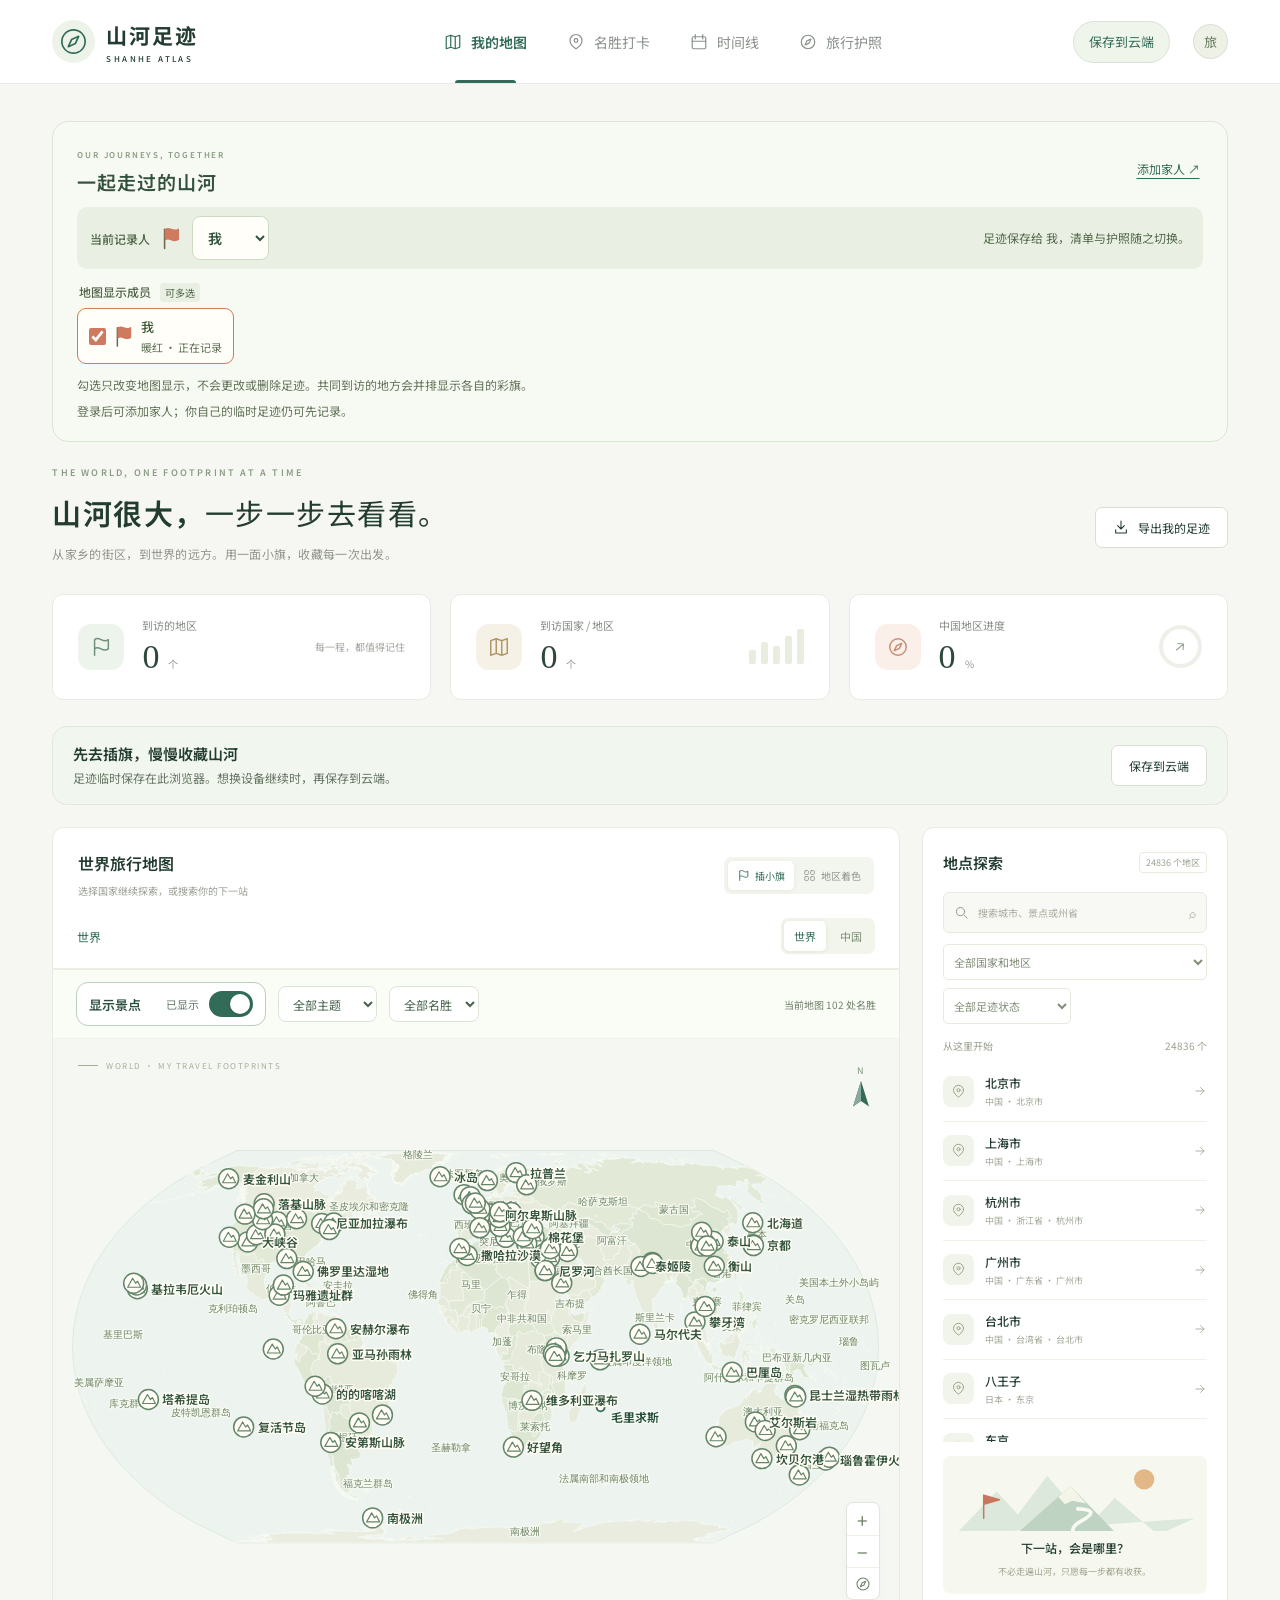
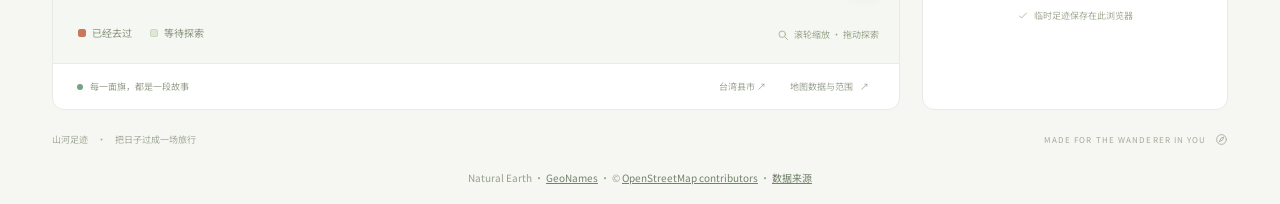
==== index.html @ 9ee099aa "feat: edit city and landmark first visits on timeline" ====
<!DOCTYPE html>
<html lang="zh-CN"><head><meta charset="UTF-8"><meta name="viewport" content="width=device-width,initial-scale=1,viewport-fit=cover,interactive-widget=resizes-content"><meta name="theme-color" content="#326b58"><meta name="description" content="把走过的路留在山河之间。在世界地图标记去过的地区，记录第一次到访的日子。"><title>山河足迹 · 我的世界旅行地图</title><link rel="stylesheet" href="style.css?v=20261029-timeline-edit"><link rel="stylesheet" href="mobile.css?v=20261029-timeline-entry"><script src="assets/d3.min.js" defer></script><link rel="stylesheet" href="cloud.css?v=20261022-230"><script src="assets/supabase-2.118.0.js" defer></script><script src="cloud-config.js?v=20261022-230" defer></script><script src="cloud-store.js?v=20261028-landmarks" defer></script><script src="region-migration.js?v=20261022-230" defer></script><script src="region-model.js?v=20261029-us-incorporated" defer></script><script src="guest-store.js?v=20261028-prefectures" defer></script><script src="supabase-provider.js?v=20261028-prefectures" defer></script><script src="prefecture-migration.js?v=20261028-prefectures" defer></script><script src="cloud-ui.js?v=20261028-prefectures" defer></script><script src="landmark-catalog.js?v=20261028-travel100" defer></script><script src="landmark-model.js?v=20261029-world-wuyue" defer></script><script src="landmark-store.js?v=20261028-landmarks" defer></script><script src="landmark-ui.js?v=20261029-timeline-entry" defer></script><script src="landmark-map.js?v=20261029-landmark-find" defer></script><script src="family-store.js?v=20261028-prefectures" defer></script><script src="family-ui.js?v=20261028-family" defer></script><script src="family-adapter.js?v=20261028-family" defer></script><script src="family-map-model.js?v=20261028-family" defer></script><link rel="stylesheet" href="family.css?v=20261028-family"><script src="city-catalog.js?v=20261029-us-incorporated" defer></script><script src="app.js?v=20261029-timeline-edit" defer></script><link rel="stylesheet" href="world.css?v=20261029-us-incorporated"><link rel="stylesheet" href="landmarks.css?v=20261028-travel100"><link rel="stylesheet" href="landmark-map.css?v=20261029-visibility-switch"><link rel="stylesheet" href="prefecture.css?v=20261028-prefectures"></head>
<body>
<svg class="icon-defs" aria-hidden="true"><defs>
<symbol id="i-compass" viewBox="0 0 24 24"><circle cx="12" cy="12" r="9"/><path d="m16 8-2.5 5.5L8 16l2.5-5.5Z"/></symbol>
<symbol id="i-map" viewBox="0 0 24 24"><path d="m3 5 6-2 6 2 6-2v16l-6 2-6-2-6 2Zm6-2v16m6-14v16"/></symbol>
<symbol id="i-flag" viewBox="0 0 24 24"><path d="M5 21V4m0 0c5-5 9 5 15 0v10c-6 5-10-5-15 0"/></symbol>
<symbol id="i-grid" viewBox="0 0 24 24"><rect x="3" y="3" width="7" height="7" rx="1.5"/><rect x="14" y="3" width="7" height="7" rx="1.5"/><rect x="3" y="14" width="7" height="7" rx="1.5"/><rect x="14" y="14" width="7" height="7" rx="1.5"/></symbol>
<symbol id="i-chart" viewBox="0 0 24 24"><path d="M4 20V10m8 10V4m8 16v-7"/></symbol>
<symbol id="i-search" viewBox="0 0 24 24"><circle cx="10.5" cy="10.5" r="6.5"/><path d="m16 16 5 5"/></symbol>
<symbol id="i-arrow" viewBox="0 0 24 24"><path d="M5 12h14m-6-6 6 6-6 6"/></symbol>
<symbol id="i-pin" viewBox="0 0 24 24"><path d="M20 10c0 6-8 11-8 11S4 16 4 10a8 8 0 1 1 16 0Z"/><circle cx="12" cy="10" r="2.5"/></symbol>
<symbol id="i-download" viewBox="0 0 24 24"><path d="M12 3v12m-5-5 5 5 5-5M4 16v5h16v-5"/></symbol>
<symbol id="i-calendar" viewBox="0 0 24 24"><rect x="3" y="5" width="18" height="16" rx="2"/><path d="M7 2v6m10-6v6M3 11h18"/></symbol>
<symbol id="i-check" viewBox="0 0 24 24"><path d="m5 12 4 4L19 6"/></symbol>
<symbol id="i-close" viewBox="0 0 24 24"><path d="m6 6 12 12M6 18 18 6"/></symbol>
</defs></svg>
<header class="topbar"><a class="brand" href="./" aria-label="山河足迹首页"><span class="brand-icon"><svg><use href="#i-compass"/></svg></span><span>山河足迹<small>SHANHE ATLAS</small></span></a><nav aria-label="主导航"><button class="nav-item active" data-view="map"><svg><use href="#i-map"/></svg>我的地图</button><button class="nav-item" data-view="landmarks"><svg><use href="#i-pin"/></svg>名胜打卡</button><button class="nav-item" data-view="stats"><svg><use href="#i-calendar"/></svg>时间线</button><button class="nav-item" data-view="passport"><svg><use href="#i-compass"/></svg>旅行护照</button></nav><div class="top-right"><button type="button" class="cloud-account-button" id="cloud-account-btn" aria-haspopup="dialog">保存到云端</button><button class="avatar" id="help-btn" aria-label="使用说明">旅</button></div></header>
<main>
<section id="family-panel"></section>
<section class="welcome"><div><div class="eyebrow">THE WORLD, ONE FOOTPRINT AT A TIME</div><h1>山河很大，<span>一步一步去看看。</span></h1><p>从家乡的街区，到世界的远方。用一面小旗，收藏每一次出发。</p></div><button class="button secondary export-btn" id="export-btn" aria-label="导出我的足迹"><svg><use href="#i-download"/></svg>导出我的足迹</button></section>
<section class="summary" aria-label="旅行概览"><div class="stat-card"><span class="stat-icon mint"><svg><use href="#i-flag"/></svg></span><div><span class="stat-label">到访的地区</span><div><strong id="city-count">0</strong><span class="stat-unit">个</span></div></div><span class="stat-note">每一程，都值得记住</span></div><div class="stat-card"><span class="stat-icon sand"><svg><use href="#i-map"/></svg></span><div><span class="stat-label">到访国家 / 地区</span><div><strong id="province-count">0</strong><span class="stat-unit">个</span></div></div><div class="mini-bars" aria-hidden="true"><i></i><i></i><i></i><i></i><i></i></div></div><div class="stat-card"><span class="stat-icon peach"><svg><use href="#i-compass"/></svg></span><div><span class="stat-label">中国地区进度</span><div><strong id="progress-count">0</strong><span class="stat-unit">%</span></div></div><div class="progress-ring" id="progress-ring"><svg><use href="#i-arrow"/></svg></div></div></section>
<section class="cloud-banner" id="cloud-banner" aria-labelledby="cloud-heading"><div><h2 id="cloud-heading">先去插旗，慢慢收藏山河</h2><p id="cloud-description">足迹临时保存在此浏览器。想换设备继续时，再保存到云端。</p></div><button class="button secondary" id="cloud-banner-action" type="button">保存到云端</button></section>
<div class="workspace" id="map-view"><button class="mobile-search" id="open-city-picker" aria-haspopup="dialog"><svg><use href="#i-search"/></svg><span>搜索城市或景点，记录足迹</span><span class="search-action">去插旗</span></button><section class="map-card"><div class="map-toolbar"><div><h2 id="map-heading">世界旅行地图</h2><p id="map-description">选择国家继续探索，或搜索你的下一站</p></div><div class="mode-switch" aria-label="地图标记方式"><button id="flag-mode" class="active" aria-pressed="true"><svg><use href="#i-flag"/></svg>插小旗</button><button id="fill-mode" aria-pressed="false"><svg><use href="#i-grid"/></svg>地区着色</button></div></div><div class="map-navigation"><div id="map-breadcrumb" class="map-breadcrumb" aria-label="地图层级"></div><div class="scope-shortcuts"><button id="world-shortcut">世界</button><button id="china-shortcut">中国</button></div></div><div class="landmark-map-controls" aria-label="名胜地图筛选"><label class="landmark-visibility-switch"><input type="checkbox" role="switch" id="landmark-map-toggle" aria-label="显示景点" checked><span class="landmark-switch-label">显示景点</span><span class="landmark-switch-state" aria-hidden="true"><span class="when-visible">已显示</span><span class="when-hidden">已隐藏</span></span><span class="landmark-switch-track" aria-hidden="true"></span></label><select id="landmark-map-theme" aria-label="名胜主题"><option value="all">全部主题</option></select><select id="landmark-map-status" aria-label="名胜到访状态"><option value="all">全部名胜</option><option value="visited">已去过</option><option value="wish">想去</option><option value="unvisited">未去过</option></select><small id="landmark-map-count" aria-live="polite"></small></div><div class="map-focus-row" id="map-focus-row" hidden><label for="map-region-focus">定位地区</label><select id="map-region-focus"><option value="">完整地图</option></select></div><div class="map-stage" id="map-stage"><div class="map-loading" id="map-loading">正在展开山河地图…</div><svg id="china-map" viewBox="0 0 1000 740" role="img" aria-label="世界旅行足迹交互地图"></svg><button class="map-touch-toggle" id="map-touch-toggle" aria-pressed="false">拖动地图</button><div class="map-caption"><span class="caption-line"></span><span id="map-caption-text">WORLD · MY TRAVEL FOOTPRINTS</span></div><div class="compass" aria-hidden="true"><span>N</span><svg viewBox="0 0 30 48"><path d="M15 4 25 36 15 29 5 36Z" fill="#326b58"/><path d="m15 4 0 25-10 7Z" fill="#8ba99c"/></svg></div><div class="map-controls"><button id="zoom-in" aria-label="放大地图">+</button><button id="zoom-out" aria-label="缩小地图">−</button><button id="zoom-reset" aria-label="重置地图视角"><svg><use href="#i-compass"/></svg></button></div><div class="map-legend"><span><i class="legend-dot visited"></i>已经去过</span><span><i class="legend-dot"></i>等待探索</span></div><div class="mobile-map-hint" id="mobile-map-hint">轻点城市标记 · 上下滑动浏览</div><div class="map-hint"><svg><use href="#i-search"/></svg>滚轮缩放 · 拖动探索</div><div id="map-tooltip" class="map-tooltip" hidden></div></div><div class="map-footer"><span><i></i> 每一面旗，都是一段故事</span><button id="focus-taiwan" aria-label="查看台湾县市">台湾县市 ↗</button><button id="coverage-btn">地图数据与范围 <span>↗</span></button></div></section>
<aside class="city-panel" id="city-panel"><div class="panel-heading"><h2 id="picker-title">地点探索</h2><span id="total-badge">全球地区</span><button type="button" class="icon-button picker-close" id="close-city-picker" aria-label="关闭城市搜索"><svg><use href="#i-close"/></svg></button></div><label class="search-box"><svg><use href="#i-search"/></svg><input type="search" enterkeyhint="search" id="city-search" placeholder="搜索城市、景点或州省" autocomplete="off" aria-label="搜索城市或景点"><kbd>⌕</kbd></label><div class="filters"><select id="country-filter" aria-label="按国家和地区筛选"><option value="all">全部国家和地区</option></select><select id="province-filter" hidden aria-label="按省份筛选"><option value="all">全部省份</option></select><select id="status-filter" aria-label="按足迹状态筛选"><option value="all">全部足迹状态</option><option value="visited">已经去过</option><option value="unvisited">尚未到访</option></select></div><div class="list-title"><span id="list-heading">从这里开始</span><span id="result-count"></span></div><div id="city-list" class="city-list" aria-live="polite"></div><div class="journey-note"><div class="note-art" aria-hidden="true"><svg viewBox="0 0 260 90"><path d="M0 80 45 33 68 58 100 16 145 70 173 40 220 80 260 62" fill="#dbe8db"/><path d="m60 85 65-58 56 58" fill="#bfd3c2"/><path d="m112 39 13-12 17 19-15-3-8 4Z" fill="#f3f5e9"/><path d="M145 87q-30-10-8-22t-4-13" fill="none" stroke="#f9faf4" stroke-width="4"/><circle cx="205" cy="20" r="11" fill="#e2b886"/><path d="M31 62V37m0 0 17 5-17 5" fill="#c9765d" stroke="#c9765d" stroke-width="1.6"/></svg></div><h3>下一站，会是哪里？</h3><p>不必走遍山河，只愿每一步都有收获。</p></div><div class="storage-note"><svg><use href="#i-check"/></svg><span id="archive-storage-note">临时足迹保存在此浏览器</span></div></aside></div>
<section class="page-card" id="cities-view" hidden><div class="section-heading"><div class="eyebrow">YOUR FOOTPRINT COLLECTION</div><h2>走过的地方，珍藏的故事。</h2><p>每一段足迹，都有自己的初见时刻。</p></div><div id="visited-grid" class="visited-grid"></div></section>
<section class="page-card" id="stats-view" hidden><div class="section-heading"><div class="eyebrow">A LITTLE FURTHER, EVERY TIME</div><h2>初次到访时间线</h2><p>按当前记录人，回看城市和景点第一次到访的日子。点击“编辑日期”可修改，保存后按日期重新排序；未填写日期的足迹放在最后。</p></div><div class="stats-columns"><div><h3>第一次走到这里</h3><div id="timeline"></div></div><div><h3>各地探索进度</h3><div id="province-stats"></div></div></div></section>
<section id="landmarks-view" hidden></section><section id="passport-view" hidden></section><footer class="site-footer"><span>山河足迹 <span class="footer-dot">·</span> 把日子过成一场旅行</span><span>MADE FOR THE WANDERER IN YOU <svg><use href="#i-compass"/></svg></span></footer>
<div class="data-credit">Natural Earth · <a href="https://www.geonames.org/" target="_blank" rel="noopener">GeoNames</a> · © <a href="https://www.openstreetmap.org/copyright" target="_blank" rel="noopener">OpenStreetMap contributors</a> · <a href="assets/geo/world-data-sources.md" target="_blank" rel="noopener">数据来源</a></div></main>
<dialog id="city-picker" aria-labelledby="picker-title"></dialog>
<dialog id="region-dialog" class="world-region-dialog" aria-labelledby="region-title"><div class="dialog-top"><span class="eyebrow">CHOOSE A CITY</span><button type="button" id="close-region" class="icon-button" aria-label="关闭城市选择"><svg><use href="#i-close"/></svg></button></div><div id="region-country" class="detail-province"></div><h2 id="region-title"></h2><p id="region-intro"></p><div id="region-search-field" class="region-search-field" hidden><label for="region-search">查找这个地区的城市</label><input id="region-search" type="search" placeholder="输入英文地名或已有中文名称" autocomplete="off"></div><div id="region-cities" class="region-cities"></div><nav id="region-pagination" class="region-pagination" aria-label="城市列表分页" hidden><button type="button" id="region-prev">上一页</button><span id="region-page-status" role="status"></span><button type="button" id="region-next">下一页</button></nav><p id="region-note" class="form-hint"></p><button type="button" id="region-legacy" class="region-legacy" hidden>整理这条省州的旧足迹</button><button type="button" id="region-focus" class="button secondary">在地图中查看这些城市 ↗</button></dialog>
<dialog id="city-dialog" aria-labelledby="detail-city"><form id="city-form"><div class="dialog-top"><span class="eyebrow">A PLACE TO REMEMBER</span><button type="button" class="icon-button" id="close-dialog" aria-label="关闭地区详情"><svg><use href="#i-close"/></svg></button></div><div class="detail-city-icon"><svg><use href="#i-pin"/></svg></div><div class="detail-province" id="detail-province"></div><h2 id="detail-city"></h2><p id="detail-member" class="family-record-owner"></p><button type="button" class="detail-map-link" id="detail-show-map">在地图中查看 ↗</button><p class="detail-subtitle">山水一程，在这里留下你的故事。</p><section id="legacy-city-choice" class="legacy-city-choice" hidden><label for="legacy-city-target">整理这条旧省州足迹</label><p>首府城市已有记录，或尚不能唯一确定首府时，原内容会单独保留。你可以选择实际去过的城市；已有足迹的城市不会被覆盖。</p><select id="legacy-city-target" aria-label="将旧省州足迹归到城市"><option value="">保留这条旧记录</option></select></section><section id="detail-county-history" class="county-history" hidden><h3>此前的县区记录</h3><p>日期和笔记完整保留，不重复插旗或计数。取消城市到访也不会删除这些历史内容。</p><div id="detail-county-history-list"></div></section><label class="visited-checkbox"><input type="checkbox" id="detail-visited"><span><svg><use href="#i-flag"/></svg>我去过这里</span></label><label class="field-label" for="detail-date">第一次到访的日子 <span>选填</span></label><input type="date" id="detail-date" class="form-input"><label class="field-label" for="detail-note">旅行记忆 <span>选填</span></label><textarea id="detail-note" maxlength="600" placeholder="一碗难忘的面，一场偶遇，或一个想再去的理由…" rows="4"></textarea><p class="form-hint">日期可以留空，记忆也可以慢慢补上。</p><p id="detail-save-status" class="detail-save-status" role="status"></p><button type="button" id="detail-reload-cloud" class="detail-reload" hidden>读取最新云端记录并重新编辑</button><div class="dialog-actions"><button type="submit" class="button primary save-button"><svg><use href="#i-check"/></svg>保存这段足迹</button><button type="button" id="remove-visit" class="remove-visit" hidden>移除这段足迹</button></div></form></dialog>
<dialog id="cloud-dialog" aria-labelledby="cloud-title"><div class="cloud-dialog-content">
<div class="dialog-top"><span class="eyebrow">YOUR STORIES, EVERYWHERE</span><button type="button" class="icon-button" id="cloud-close" aria-label="关闭云端存档"><svg><use href="#i-close"/></svg></button></div>
<h2 id="cloud-title">继续收藏你的山河</h2><p class="cloud-intro">先在地图留下足迹。想换台设备继续时，用邮箱收藏这一路的故事。</p>
<div id="cloud-auth-area"><div class="cloud-tabs" id="cloud-tabs"><button type="button" id="cloud-login-tab" aria-pressed="true">登录</button><button type="button" id="cloud-signup-tab" aria-pressed="false">注册</button></div>
<form id="cloud-auth-form"><div id="cloud-email-field"><label for="cloud-email">邮箱</label><input id="cloud-email" type="email" autocomplete="email" inputmode="email" required placeholder="你的常用邮箱"></div>
<div id="cloud-password-field"><label for="cloud-password">密码</label><input id="cloud-password" type="password" autocomplete="current-password" required minlength="1" maxlength="128" placeholder="至少 8 位密码"></div>
<div id="cloud-confirm-field" hidden><label for="cloud-password-confirm">再次输入密码</label><input id="cloud-password-confirm" type="password" autocomplete="new-password" disabled minlength="8" maxlength="128" placeholder="再输入一次，确认无误"></div>
<button type="submit" class="button primary" id="cloud-submit">登录并保存到云端</button></form>
<button type="button" class="cloud-link" id="cloud-forgot">忘记密码？</button><button type="button" class="cloud-link" id="cloud-back-login" hidden>返回登录</button>
<p class="cloud-note">注册或登录时，将把当前临时地区足迹和名胜记录保存到此邮箱的账号。同一地点有不同内容时，临时草稿会保留供整理。注册后需完成邮箱验证。</p></div>
<div id="cloud-signed-in" hidden><p id="cloud-account-email" class="cloud-account-email"></p><p id="cloud-status-inline" class="cloud-message"></p>
<div id="cloud-transfer-area" class="cloud-transfer-panel" hidden><h3>此浏览器的临时足迹</h3><p id="cloud-transfer-status" class="cloud-message" role="status"></p><p class="cloud-note">补充云端尚未记录的地区；有不同内容的临时草稿会保留，供你继续整理。</p><button type="button" class="button primary" id="cloud-transfer-retry">将临时足迹存入当前账号</button></div>
<button type="button" class="button secondary" id="cloud-refresh">读取最新云端足迹</button><p class="cloud-note" id="cloud-import-count"></p><button type="button" class="button primary" id="cloud-import">导入本机旧足迹</button><button type="button" class="cloud-link" id="cloud-logout">退出当前账号</button></div>
<p id="cloud-message" class="cloud-message" role="status" aria-live="polite"></p></div></dialog>
<dialog id="info-dialog"><div class="info-content"><button class="icon-button" id="close-info" aria-label="关闭说明"><svg><use href="#i-close"/></svg></button><div id="info-body"></div></div></dialog><div class="toast" id="toast" role="status"></div>
</body></html>
---- style.css ----
@import url('https://fonts.googleapis.com/css2?family=Noto+Sans+SC:wght@400;500;600;700&display=swap');
#china-map{stroke:none}
:root{--green:#326b58;--dark:#233c31;--muted:#8b948d;--border:#e7ebe5;--page:#f6f7f2;--coral:#cf795e}*{box-sizing:border-box}body{margin:0;color:var(--dark);background:var(--page);font-family:'Noto Sans SC','Microsoft YaHei',sans-serif;font-size:14px}button,input,select,textarea{font:inherit}button,a,input,select,textarea{-webkit-tap-highlight-color:transparent}button{cursor:pointer}button{color:inherit}button:disabled{cursor:not-allowed}button,a,input,select,textarea{outline-offset:4px}button:focus-visible,a:focus-visible{outline:2px solid var(--green)}svg{width:20px;height:20px;fill:none;stroke:currentColor;stroke-width:1.6;stroke-linecap:round;stroke-linejoin:round;flex-shrink:0}.icon-defs{position:absolute;width:0;height:0;overflow:hidden}button{border:0;background:none}a{color:inherit;text-decoration:none}.topbar{height:84px;padding:0 4.1%;display:flex;align-items:center;justify-content:space-between;background:#fff;border-bottom:1px solid var(--border)}.brand{display:flex;align-items:center;gap:11px;font-size:21px;letter-spacing:2px;font-weight:700}.brand small{display:block;font-size:8px;letter-spacing:2.4px;font-weight:500;margin-top:3px}.brand-icon{width:43px;height:43px;color:var(--green);display:grid;place-items:center;background:#edf3e9;border-radius:50%}.brand-icon svg{width:31px;height:31px;stroke-width:1.3}nav{height:100%;display:flex;gap:38px;margin-left:55px}.nav-item{height:100%;position:relative;display:flex;align-items:center;gap:9px;font-size:14px;color:#8a918b;padding:0 1px}.nav-item.active{color:var(--green);font-weight:600}.nav-item.active:after{content:'';position:absolute;bottom:0;height:3px;background:var(--green);left:12px;right:12px;border-radius:4px 4px 0 0}.nav-item svg{width:18px}.top-right{display:flex;align-items:center;gap:23px}.local-status{font-size:11px;color:#929a92}.local-status i,.map-footer i{display:inline-block;width:6px;height:6px;background:#75a382;border-radius:50%;margin-right:5px}.avatar{width:35px;height:35px;border:1px solid #d8dfd3;border-radius:50%;background:#eef1e5;color:#6b7c61;font-size:13px}main{max-width:1700px;margin:auto;padding:37px 4.1% 0}.welcome{display:flex;align-items:center;justify-content:space-between;margin-bottom:29px}.eyebrow{font-size:9px;letter-spacing:2.2px;font-weight:600;color:#8b9c85}h1{font-size:29px;font-weight:600;letter-spacing:1.5px;margin:12px 0 10px}h1 span{font-weight:400}p{line-height:1.8}.welcome p{font-size:12px;color:#92968d;margin:0;letter-spacing:.3px}.button{display:inline-flex;align-items:center;justify-content:center;gap:9px;border-radius:7px;font-size:12px;padding:11px 17px;transition:.2s}.button svg{width:16px;height:16px}.secondary{border:1px solid #d9dfd5;background:#fff}.secondary:hover{background:#edf3e9}.primary{color:#fff;background:var(--green)}.primary:hover{background:#285744}.export-btn{margin-top:24px}.summary{display:grid;grid-template-columns:repeat(3,1fr);gap:19px;margin-bottom:26px}.stat-card{min-height:104px;background:#fff;border:1px solid var(--border);border-radius:11px;display:flex;align-items:center;padding:19px 25px;gap:18px;position:relative}.stat-icon{width:46px;height:46px;border-radius:13px;display:grid;place-items:center}.stat-icon svg{width:22px;height:22px}.mint{background:#edf4eb;color:#709079}.sand{background:#f5f1e6;color:#ae9764}.peach{background:#fbefe9;color:#c68e75}.stat-label{font-size:11px;color:#888f87}.stat-card strong{font-family:Georgia,serif;font-weight:400;font-size:34px;line-height:1.35;color:#2e493c}.stat-unit{font-size:10px;color:#8f968d;margin-left:9px}.stat-note{margin-left:auto;color:#a1a79d;font-size:10px}.mini-bars{display:flex;align-items:end;gap:5px;height:35px;margin-left:auto}.mini-bars i{width:7px;background:#e9eddf;border-radius:2px}.mini-bars i:nth-child(1){height:14px}.mini-bars i:nth-child(2){height:22px}.mini-bars i:nth-child(3){height:18px}.mini-bars i:nth-child(4){height:28px}.mini-bars i:nth-child(5){height:35px}.progress-ring{width:43px;height:43px;display:grid;place-items:center;margin-left:auto;border-radius:50%;background:conic-gradient(var(--green) 0%,#edf0e8 0);position:relative}.progress-ring:before{content:'';position:absolute;inset:4px;border-radius:50%;background:white}.progress-ring svg{z-index:1;width:16px;color:#97a58e;transform:rotate(-40deg)}.workspace{display:grid;grid-template-columns:minmax(0,1fr) 306px;gap:22px}.map-card,.city-panel,.page-card{background:#fff;border:1px solid var(--border);border-radius:12px;overflow:hidden}.map-toolbar{height:91px;padding:23px 25px 18px;display:flex;align-items:center;justify-content:space-between;gap:10px}h2{font-size:16px;font-weight:600;margin:0}.tag{font-size:9px;background:#f1f4ec;border:1px solid #e5eadf;color:#839373;padding:3px 6px;border-radius:4px;vertical-align:middle;font-weight:400;margin-left:10px}.map-toolbar p{font-size:10px;color:#9aa094;margin:7px 0 0}.mode-switch{display:flex;padding:4px;background:#f3f5ef;border-radius:7px;flex-shrink:0}.mode-switch button{padding:7px 9px;border-radius:5px;display:flex;gap:5px;align-items:center;font-size:10px;color:#91988d}.mode-switch button svg{width:13px;height:13px}.mode-switch .active{background:#fff;color:var(--green);box-shadow:0 1px 4px #344a2b12}.map-stage{position:relative;background:#f5f8f2;background-image:radial-gradient(#c7d5c54d .65px,transparent .65px);background-size:12px 12px;aspect-ratio:1.48;min-height:410px;overflow:hidden;border-top:1px solid #f0f2ea;border-bottom:1px solid #e9eee3}.map-stage>svg{display:block;width:100%;height:100%;position:absolute;inset:0;touch-action:none}.map-caption{position:absolute;top:21px;left:25px;font-size:8px;letter-spacing:1.5px;color:#a5ae9c;display:flex;align-items:center;gap:8px;pointer-events:none}.caption-line{height:1px;width:20px;background:#a5ae9c}.compass{position:absolute;right:26px;top:25px;color:#7d9178;text-align:center;display:grid;pointer-events:none}.compass span{font-size:9px}.compass svg{width:24px;height:40px;stroke:none}.city-shape{stroke:#f7faf3;stroke-width:.6;cursor:pointer;transition:fill .2s;vector-effect:non-scaling-stroke;outline:none}.city-shape:hover,.city-shape:focus-visible{fill:#b7cfab!important;stroke:#4e7e63;stroke-width:1.4}.province-border{pointer-events:none;fill:none;stroke:#a6bea1;stroke-width:.85;vector-effect:non-scaling-stroke;opacity:.75}.city-shape.visited{fill:#d1dfba}.fill-mode .city-shape.visited{fill:#82aa83;stroke:#e9f2df}.city-label{font-size:10px;fill:#758770;stroke:#f5f8f1;stroke-width:2px;paint-order:stroke;pointer-events:none;font-family:'Microsoft YaHei',sans-serif}.city-marker{cursor:pointer;filter:drop-shadow(0 2px 2px #2b473120)}.map-controls{position:absolute;bottom:63px;right:19px;display:flex;flex-direction:column;border:1px solid #e0e6d9;border-radius:7px;box-shadow:0 2px 8px #39512b07;background:#fff;overflow:hidden}.map-controls button{width:32px;height:32px;font-size:19px;color:#708569;display:grid;place-items:center}.map-controls button+button{border-top:1px solid #edf0e7}.map-controls button:hover{background:#edf3e9}.map-controls svg{width:16px;height:16px}.map-legend{position:absolute;bottom:23px;left:25px;display:flex;gap:18px;font-size:10px;color:#89947f;pointer-events:none}.map-legend span{display:flex;align-items:center;gap:6px}.legend-dot{display:block;width:8px;height:8px;border-radius:2px;background:#dfE7d6;border:1px solid #cad8c0}.legend-dot.visited{background:#c8785d;border-color:#c8785d}.map-hint{position:absolute;bottom:22px;right:20px;font-size:9px;color:#9ba58e;display:flex;align-items:center;gap:5px;pointer-events:none}.map-hint svg{width:12px;height:12px}.map-footer{height:45px;display:flex;align-items:center;justify-content:space-between;padding:0 24px;color:#99a18e;font-size:9px}.map-footer button{font-size:9px;color:#9ca594}.map-footer button span{padding-left:5px}.map-tooltip{position:absolute;background:#fffdf8;box-shadow:0 3px 15px #344b2820;border:1px solid #e0e8d8;padding:8px 12px;border-radius:6px;pointer-events:none;z-index:4;font-size:11px;max-width:200px}.map-loading{position:absolute;inset:0;display:grid;place-items:center;color:#809375;font-size:13px}.city-panel{padding:23px 20px 0;display:flex;flex-direction:column}.panel-heading{display:flex;justify-content:space-between;align-items:center;margin-bottom:19px}.panel-heading h2{font-size:15px}.panel-heading>span{font-size:9px;color:#9ba392;border:1px solid #e8ecdf;border-radius:4px;padding:3px 6px}.search-box{display:flex;align-items:center;gap:7px;background:#f8f9f5;border:1px solid #e7ebdf;border-radius:6px;padding:10px}.search-box svg{width:15px;height:15px;color:#929d85}.search-box input{background:none;border:0;min-width:0;width:100%;font-size:10px;color:#405b42;outline:none}.search-box input::placeholder{color:#a8ad9f}.search-box kbd{color:#a6b09c;font-size:13px;font-family:inherit}.filters{display:flex;gap:8px;margin:11px 0 22px}.filters select{border:1px solid #e6eadf;border-radius:5px;padding:8px 6px;background:#fff;color:#838f79;font-size:10px;width:50%;cursor:pointer}.list-title{display:flex;justify-content:space-between;font-size:10px;color:#9aa18e;margin-bottom:9px}.city-list{overflow-y:auto;max-height:258px;min-height:232px;scrollbar-width:thin;scrollbar-color:#dfe7d7 transparent}.city-row{display:flex;align-items:center;gap:11px;text-align:left;width:100%;padding:12px 0;border-bottom:1px solid #f0f2e9}.city-row:last-child{border:0}.city-row:hover .city-row-name{color:var(--green)}.city-row-icon{width:31px;height:31px;border-radius:8px;background:#f1f4eb;display:grid;place-items:center;color:#98a68a}.city-row-icon svg{width:15px;height:15px}.city-row-icon.done{background:#f8ede4;color:#c27e61}.city-row-name{font-size:12px;font-weight:500}.city-row-meta{font-size:9px;color:#a0a796;margin-top:4px;display:block}.city-row>svg{margin-left:auto;color:#a6b09c;width:14px;height:14px}.empty-results{padding:30px 0;text-align:center;font-size:12px;color:#9aa58e;line-height:2}.journey-note{background:#f6f7ef;border-radius:8px;margin-top:auto;padding:5px 8px 14px;text-align:center}.note-art{height:70px;overflow:hidden}.note-art svg{width:100%;height:83px;stroke:none}.journey-note h3{font-size:12px;font-weight:500;margin:8px 0}.journey-note p{font-size:9px;color:#a0a58f;margin:0}.storage-note{font-size:9px;color:#a1aa95;display:flex;align-items:center;gap:5px;justify-content:center;padding:15px 0}.storage-note svg{width:12px;height:12px}.site-footer{padding:23px 0;display:flex;justify-content:space-between;align-items:center;font-size:9px;color:#a3aa9a}.site-footer>span:last-child{font-size:8px;letter-spacing:1.1px;display:flex;gap:8px;align-items:center}.site-footer svg{width:13px;height:13px}.footer-dot{margin:0 7px}.page-card{padding:30px;min-height:530px}.section-heading{margin-bottom:30px}.section-heading h2{font-size:23px;margin-top:12px;font-weight:500}.section-heading p{font-size:12px;color:#8a9583}.visited-grid{display:grid;grid-template-columns:repeat(4,1fr);gap:18px}.visited-city{border:1px solid #e2e9db;border-radius:10px;padding:22px;text-align:left;background:#f9fbf5}.visited-city>svg{color:var(--coral);width:25px;height:25px;margin-bottom:16px}.visited-city h3{font-size:18px;margin:0 0 9px}.visited-city p{font-size:11px;color:#8f9b83;margin:4px 0}.visited-city .memory{color:#607754;white-space:pre-wrap;word-break:break-word;margin-top:14px;font-size:12px}.empty-collection{grid-column:1/-1;padding:70px 0;text-align:center;color:#8c9a80}.empty-collection>svg{width:40px;height:40px;color:#a9ba9d;margin-bottom:10px}.empty-collection p{margin:10px 0 22px;font-size:12px}.stats-columns{display:grid;grid-template-columns:1fr 1fr;gap:70px}.stats-columns h3{font-size:14px;margin:0 0 25px}.bar-row{margin:16px 0}.bar-label{display:flex;justify-content:space-between;color:#7e8d75;font-size:11px;margin-bottom:7px}.bar-track{height:7px;border-radius:7px;background:#f0f4e9}.bar-track i{display:block;height:100%;background:#a1bd91;border-radius:7px}.timeline-item{position:relative;border-left:1px solid #d6e2cd;padding:0 0 24px 20px;margin-left:5px}.timeline-item:before{position:absolute;content:'';width:7px;height:7px;border-radius:50%;background:#82a873;left:-4px;top:5px}.timeline-item small{font-size:10px;color:#97a28b}.timeline-item h4{margin:7px 0;font-size:13px}.timeline-item p{margin:0;font-size:11px;color:#8b9880;white-space:pre-wrap;word-break:break-word}dialog{border:1px solid #e3e9db;border-radius:17px;padding:0;box-shadow:0 20px 100px #21392225;max-height:90vh;overflow:auto;width:440px;background:#fdfefb;color:var(--dark)}dialog::backdrop{background:#233d354f;backdrop-filter:blur(4px)}#city-form{padding:27px 32px 22px}.dialog-top{display:flex;align-items:center;justify-content:space-between;margin-bottom:15px}.icon-button{width:30px;height:30px;display:grid;place-items:center;border-radius:50%;color:#97a08f}.icon-button:hover{background:#eaf1e3}.icon-button svg{width:17px;height:17px}.detail-city-icon{background:#eef4e8;width:51px;height:51px;border-radius:14px;display:grid;place-items:center;color:#6e9563;margin-bottom:19px}.detail-city-icon svg{width:25px;height:25px}.detail-province{font-size:11px;color:#92a181;margin-bottom:7px}#detail-city{font-size:29px;letter-spacing:1px}.detail-subtitle{font-size:11px;color:#9aa28f;margin:10px 0 24px}.visited-checkbox{display:flex;align-items:center;gap:10px;padding:13px;border:1px solid #dce6d2;border-radius:7px;background:#f4f8ee;margin-bottom:25px;cursor:pointer}.visited-checkbox input{accent-color:var(--green);width:16px;height:16px}.visited-checkbox span{display:flex;align-items:center;gap:9px;font-size:12px;color:#557749}.visited-checkbox svg{width:15px;height:15px}.field-label{display:flex;align-items:center;font-size:12px;margin:17px 0 9px;gap:8px}.field-label span{font-size:9px;color:#a4ad99}.form-input,textarea{width:100%;padding:11px 12px;border:1px solid #dfe6d6;border-radius:6px;background:#fff;color:#59704d;font-size:12px;outline-color:#97b487}textarea{resize:vertical;min-height:90px;line-height:1.8}textarea::placeholder{color:#abb39f}.form-hint{font-size:10px;color:#9ca58f;margin:8px 0 20px}.save-button{width:100%;padding:12px}.remove-visit{font-size:10px;color:#b7816a;text-align:center;display:block;margin:14px auto 0}.info-content{padding:30px;line-height:1.9}.info-content>.icon-button{float:right}.info-content h2{margin-bottom:18px;font-size:20px}.info-content p{font-size:12px;color:#7f8d75}.info-content a{color:var(--green);text-decoration:underline}.toast{position:fixed;bottom:28px;left:50%;transform:translate(-50%,15px);padding:12px 22px;background:#2e5746;color:#fff;font-size:12px;border-radius:8px;box-shadow:0 5px 20px #294c3020;opacity:0;transition:.2s;pointer-events:none;z-index:100}.toast.visible{opacity:1;transform:translate(-50%,0)}[hidden]{display:none!important}
@media(min-width:1500px){.map-stage{aspect-ratio:1.58}.city-list{max-height:330px}.journey-note{margin-top:auto}.city-panel{padding-top:26px}.map-toolbar{height:98px}}@media(max-width:1150px){.stat-note{display:none}.workspace{grid-template-columns:minmax(0,1fr) 275px;gap:16px}.city-panel{padding-left:16px;padding-right:16px}.map-toolbar{padding:20px 17px}.map-toolbar h2{font-size:14px}.tag{display:none}.map-stage{min-height:440px}.stat-card{padding:18px}.top-right .local-status{display:none}.map-hint{display:none}.city-list{min-height:260px}}@media(max-width:850px){.topbar{padding:0 5%;height:72px}nav{gap:20px;margin:0}.nav-item{font-size:12px}.nav-item svg{display:none}.top-right{display:none}.brand{font-size:17px}.brand-icon{width:35px;height:35px}.brand-icon svg{width:26px;height:26px}main{padding:28px 5% 0}h1{font-size:25px;line-height:1.6}.welcome{align-items:flex-start}.export-btn{font-size:0;padding:10px}.export-btn svg{width:17px}.summary{gap:10px;margin-bottom:18px}.stat-card{padding:15px 12px;gap:10px;min-height:96px}.stat-icon{width:33px;height:33px;border-radius:9px}.stat-icon svg{width:18px;height:18px}.stat-label{font-size:9px}.stat-card strong{font-size:28px}.mini-bars,.progress-ring{display:none}.stat-unit{font-size:9px;margin-left:5px}.workspace{grid-template-columns:1fr}.map-stage{min-height:420px;aspect-ratio:1.4}.city-panel{padding:23px;display:block}.city-list{max-height:300px;min-height:180px}.journey-note{display:none}.filters{margin-bottom:17px}.site-footer>span:last-child{display:none}.visited-grid{grid-template-columns:repeat(2,1fr)}.stats-columns{gap:30px}.page-card{padding:23px}}@media(max-width:480px){.brand small{font-size:6px;letter-spacing:1.5px}.brand{gap:7px;font-size:15px}.brand-icon{width:30px;height:30px}nav{gap:15px}.nav-item{font-size:11px}.summary{gap:7px}.stat-icon{display:none}.stat-card{min-height:85px;padding:13px}.stat-label{font-size:9px}.stat-card strong{font-size:30px}.stat-unit{font-size:8px}.welcome{margin-bottom:22px}.welcome .eyebrow{font-size:8px}h1{font-size:22px;letter-spacing:.3px}h1 span{display:block}.welcome p{font-size:10px;max-width:250px;line-height:1.9}.export-btn{margin-top:38px}.map-toolbar{padding:16px 13px;height:84px}.map-toolbar h2{font-size:12px}.map-toolbar p{font-size:8px;max-width:140px;line-height:1.7}.mode-switch button{font-size:9px;padding:6px}.mode-switch button svg{width:11px;height:11px}.map-stage{min-height:340px;aspect-ratio:1.1}.map-caption{font-size:6px;left:13px;top:15px}.compass{right:15px;top:15px}.map-legend{left:14px;font-size:8px;bottom:20px}.map-controls{right:12px;bottom:20px}.map-controls button{width:28px;height:28px}.map-footer{padding:0 13px;font-size:8px}.map-footer button{font-size:8px}.visited-grid{grid-template-columns:1fr}.stats-columns{grid-template-columns:1fr}.section-heading h2{font-size:19px}dialog{width:calc(100% - 28px)}#city-form{padding:23px}.site-footer{font-size:8px}.tag{display:none}}

/* Timeline editing uses the same member-specific detail forms as the map. */
.timeline-meta{display:flex;align-items:center;gap:10px;flex-wrap:wrap}.timeline-kind{font-size:10px;color:#65785c;background:#f0f5ec;border-radius:5px;padding:2px 6px}.timeline-heading{display:flex;align-items:center;gap:12px;justify-content:space-between}.timeline-heading h4{min-width:0;overflow-wrap:anywhere}.timeline-edit{flex:none;min-height:44px;padding:6px 10px;border-radius:7px;color:var(--green);font-size:12px;white-space:nowrap}.timeline-edit:hover{background:#edf3e8}.timeline-edit:focus-visible{outline:2px solid var(--green);outline-offset:2px}
---- mobile.css ----
.mobile-search,.map-touch-toggle,.mobile-map-hint,.picker-close{display:none}
body:has(dialog[open]){overflow:hidden}
@media(max-width:850px){
  html{-webkit-text-size-adjust:100%;scroll-padding-bottom:90px}
  body{overflow-x:clip}
  .topbar{height:66px;padding:0 20px;padding-top:env(safe-area-inset-top);height:calc(66px + env(safe-area-inset-top));gap:12px}
  .brand{font-size:19px;gap:9px;letter-spacing:1.5px}
  .brand small{font-size:7px;letter-spacing:1.8px}
  .brand-icon{width:38px;height:38px}.brand-icon svg{width:28px;height:28px}
  .top-right{display:flex}.local-status{display:none}
  .avatar{width:44px;height:44px;font-size:14px}
  .topbar nav{position:fixed;inset:auto 0 0;z-index:20;height:calc(68px + env(safe-area-inset-bottom));padding:6px 12px calc(6px + env(safe-area-inset-bottom));margin:0;display:grid;grid-template-columns:repeat(4,1fr);gap:8px;background:#fffefbf5;border-top:1px solid #e3e9dd;box-shadow:0 -4px 24px #344b2807;backdrop-filter:blur(12px)}
  .nav-item{min-height:54px;height:auto;display:flex;flex-direction:column;justify-content:center;gap:5px;padding:5px;border-radius:12px;font-size:12px;line-height:1.4;color:#768171}
  .nav-item svg{display:block;width:22px;height:22px}.nav-item.active{background:#edf3e8}.nav-item.active:after{display:none}
  main{padding:18px 16px calc(86px + env(safe-area-inset-bottom));max-width:640px}
  .welcome{gap:8px;margin-bottom:16px;align-items:center}.welcome>div{min-width:0}
  .welcome .eyebrow,.welcome p{display:none}
  h1{font-size:25px;line-height:1.5;letter-spacing:.2px;margin:0}h1 span{display:block}
  .export-btn{margin:0;width:44px;height:44px;min-width:44px;padding:11px;font-size:0}.export-btn svg{width:20px;height:20px}
  body[data-active-view="cities"] .welcome,body[data-active-view="stats"] .welcome{display:none}
  .summary{gap:8px;margin-bottom:16px}.stat-card{padding:13px 10px;min-height:87px;border-radius:12px;gap:0;min-width:0}.stat-card>div{min-width:0}
  .stat-icon,.stat-note,.mini-bars,.progress-ring{display:none}.stat-label{font-size:11px;color:#78816f;white-space:nowrap}.stat-card strong{font-size:30px}.stat-unit{font-size:10px;margin-left:5px}
  .workspace{grid-template-columns:minmax(0,1fr);gap:12px}
  .mobile-search{display:flex;align-items:center;gap:10px;min-height:54px;width:100%;border:1px solid #dce5d4;background:#fff;border-radius:12px;text-align:left;padding:12px 15px;font-size:14px;color:#77886c}
  .mobile-search>svg{width:20px;height:20px;color:#57784b}.mobile-search>span:first-of-type{flex:1;min-width:0}.search-action{color:#326b58;font-size:12px;font-weight:600;white-space:nowrap}
  .map-card{border-radius:14px}.map-toolbar{height:auto;min-height:104px;padding:16px;display:block}.map-toolbar h2{font-size:16px}.map-toolbar p{display:none}.tag{display:none}
  .mode-switch{width:100%;margin-top:12px;padding:3px;gap:3px;border-radius:9px}.mode-switch button{min-height:42px;flex:1;justify-content:center;font-size:13px;gap:7px;padding:9px;border-radius:7px}.mode-switch button svg{width:16px;height:16px}
  .map-stage{height:clamp(340px,96vw,480px);min-height:0;aspect-ratio:auto}
  .map-stage>svg{touch-action:pan-y}.map-stage.touch-active>svg{touch-action:none}
  .map-caption{left:15px;top:18px;font-size:7px;letter-spacing:1px;max-width:65%;color:#829276}.caption-line{width:14px}
  .compass{display:none}
  .map-touch-toggle{position:absolute;display:block;right:10px;top:8px;min-height:44px;padding:9px 12px;font-size:12px;border:1px solid #dbe4d3;border-radius:8px;background:#fffefbf2;color:#547348;z-index:2}
  .map-touch-toggle[aria-pressed="true"]{color:#fff;background:#326b58;border-color:#326b58}
  .map-controls{right:10px;bottom:48px;display:flex;flex-direction:row;border-radius:9px}.map-controls button{width:44px;height:44px;font-size:24px}.map-controls button+button{border-top:0;border-left:1px solid #e8eddf}.map-controls svg{width:21px;height:21px}
  .map-legend{left:15px;bottom:18px;font-size:11px;gap:14px;color:#75866a}.legend-dot{width:9px;height:9px}
  .mobile-map-hint{display:block;position:absolute;bottom:19px;right:12px;max-width:44%;font-size:9px;line-height:1.5;text-align:right;color:#7b8d70;pointer-events:none}.map-hint{display:none}
  .map-footer{padding:0 14px;min-height:48px;height:auto;font-size:10px;gap:8px;flex-wrap:wrap}.map-footer button{min-height:44px;font-size:10px;padding:8px 0;color:#7d8e70}
  #city-picker{inset:auto 0 0;margin:0;width:100%;max-width:100%;height:min(82dvh,720px);max-height:calc(100dvh - env(safe-area-inset-top) - 12px);border-radius:22px 22px 0 0;border-bottom:0;overflow:hidden;background:#fffefb}
  #city-picker::before,#city-dialog::before{content:'';display:block;width:36px;height:4px;border-radius:4px;background:#d7dfd0;margin:10px auto 0;flex:none}
  #city-picker .city-panel{border:0;padding:10px 20px 0;display:flex;height:calc(100% - 14px);border-radius:0;background:#fffefb;min-height:0}
  .panel-heading{margin-bottom:14px;gap:8px;min-height:44px}.panel-heading h2{font-size:19px}.panel-heading>span{margin-left:auto;font-size:11px;padding:4px 7px}.picker-close{display:grid;flex:none}
  .icon-button{width:44px;height:44px;flex:none}.icon-button svg{width:21px;height:21px}
  .search-box{min-height:52px;padding:12px;border-radius:9px;gap:10px;flex:none}.search-box svg{width:19px;height:19px}.search-box input{font-size:16px;line-height:1.5}.search-box kbd{display:none}
  .filters{margin:12px 0 18px;gap:10px;flex:none}.filters select{font-size:16px;min-height:48px;border-radius:8px;padding:9px 7px;color:#647958;min-width:0}
  .list-title{font-size:12px;color:#809173;flex:none;margin-bottom:8px}.city-list{max-height:none;min-height:0;flex:1;overscroll-behavior:contain;-webkit-overflow-scrolling:touch;padding-bottom:8px}
  .city-row{min-height:76px;gap:12px;padding:14px 0}.city-row>span:nth-child(2){min-width:0;flex:1}.city-row-icon{width:40px;height:40px;flex:none;border-radius:11px}.city-row-icon svg{width:20px;height:20px}.city-row-name{font-size:15px;overflow-wrap:anywhere}.city-row-meta{font-size:12px;margin-top:5px;color:#89947f}.city-row>svg{width:18px;height:18px;flex:none}.empty-results{font-size:14px;padding:30px 8px}
  .journey-note{display:none}.storage-note{flex:none;min-height:48px;padding:14px 0 calc(14px + env(safe-area-inset-bottom));font-size:11px;color:#8a987d}
  #city-dialog{inset:auto 0 0;margin:0;width:100%;max-width:100%;max-height:calc(100dvh - env(safe-area-inset-top) - 12px);border-radius:22px 22px 0 0;border-bottom:0;overscroll-behavior:contain;scroll-padding-bottom:90px}
  #city-form{padding:6px 22px 0}.dialog-top{margin-bottom:8px}.dialog-top .eyebrow{font-size:9px}.detail-city-icon{display:none}.detail-province{font-size:12px;margin-bottom:7px}#detail-city{font-size:27px;overflow-wrap:anywhere}.detail-subtitle{font-size:12px;margin:8px 0 18px}
  .visited-checkbox{min-height:54px;margin-bottom:20px;padding:13px;border-radius:9px;gap:11px}.visited-checkbox input{width:20px;height:20px;margin:0}.visited-checkbox span{font-size:15px;gap:8px}.visited-checkbox svg{width:18px;height:18px}
  .field-label{font-size:14px;margin:17px 0 9px}.field-label span{font-size:11px}.form-input,textarea{font-size:16px;min-height:50px;border-radius:8px;padding:12px;max-width:100%;min-width:0}.form-input{display:block;appearance:none;-webkit-appearance:none}textarea{min-height:100px;resize:vertical}.form-hint{font-size:11px;line-height:1.7;margin-bottom:12px}
  .dialog-actions{position:sticky;bottom:0;background:#fdfefbf5;backdrop-filter:blur(10px);padding:12px 0 max(16px,env(safe-area-inset-bottom));box-shadow:0 -8px 12px #fdfefbbf}.save-button{min-height:50px;font-size:15px;border-radius:9px}.remove-visit{min-height:44px;margin:4px auto 0;font-size:12px}
  #info-dialog{width:calc(100% - 28px);max-width:460px;max-height:calc(100dvh - 40px);border-radius:16px}.info-content{padding:22px}.info-content h2{font-size:20px}.info-content p{font-size:14px}
  .page-card{padding:23px 18px;min-height:420px}.section-heading .eyebrow{font-size:9px;line-height:1.8}.section-heading h2{font-size:21px;line-height:1.6}.section-heading p{font-size:13px}.visited-grid{grid-template-columns:1fr;gap:12px}.visited-city{padding:20px}.visited-city p{font-size:13px}.visited-city .memory{font-size:14px}.empty-collection{padding:40px 0}.empty-collection p{font-size:14px}.empty-collection .button{min-height:48px;font-size:14px}
  .stats-columns{grid-template-columns:1fr;gap:30px}.stats-columns h3{font-size:16px}.bar-label{font-size:13px}.timeline-item small{font-size:12px}.timeline-item h4{font-size:15px}.timeline-item p{font-size:14px}
  .site-footer{font-size:10px;padding:20px 0}.site-footer>span:last-child{display:none}
  .toast{bottom:calc(82px + env(safe-area-inset-bottom));width:max-content;max-width:calc(100% - 32px);font-size:13px;text-align:center;line-height:1.6;padding:12px 18px}
}
@media(max-width:360px){
  main{padding-left:12px;padding-right:12px}.topbar{padding-left:16px;padding-right:16px}h1{font-size:23px}.welcome p{font-size:11px}.stat-label{font-size:10px}.stat-card{padding:12px 8px}.stat-unit{font-size:9px;margin-left:4px}.mobile-search{font-size:13px;padding:12px}.search-action{font-size:11px}.mobile-map-hint{font-size:8px}.map-legend{font-size:10px;gap:10px}.map-footer{font-size:9px}.map-footer button{font-size:9px}
}
@media(prefers-reduced-motion:reduce){*{scroll-behavior:auto!important;transition:none!important}}
---- cloud.css ----
.cloud-account-button{border:1px solid #dae3d7;background:#f0f5eb;color:var(--green);border-radius:24px;min-height:42px;padding:8px 15px;font:inherit;font-size:13px;cursor:pointer;white-space:nowrap}
.cloud-banner{display:flex;align-items:center;justify-content:space-between;gap:16px;padding:16px 20px;background:#f1f6ee;border:1px solid #dfe8d9;border-radius:15px;margin:0 0 22px}
.cloud-banner h2{font-size:15px;margin:0 0 4px}.cloud-banner p{font-size:12px;line-height:1.7;margin:0;color:#667563}.cloud-banner button{flex-shrink:0}
.cloud-banner[data-status="error"],.cloud-banner[data-status="conflict"]{background:#fff6ec;border-color:#e9d9c4}
#cloud-dialog{width:min(480px,calc(100% - 28px));max-height:calc(100dvh - 28px);padding:0;border:0;border-radius:22px;color:#243d32;overflow-y:auto}
.cloud-dialog-content{padding:28px}.cloud-dialog-content h2{font-size:26px;margin:15px 0 8px}.cloud-dialog-content .dialog-top{align-items:center}
.cloud-intro{line-height:1.8;color:#738071;font-size:13px;margin:0 0 20px}.cloud-tabs{display:flex;padding:4px;gap:5px;background:#f0f3ed;border-radius:11px;margin-bottom:20px}.cloud-tabs button{flex:1;min-height:40px;border:0;border-radius:8px;background:transparent;font:inherit;color:#637560;cursor:pointer}.cloud-tabs button[aria-pressed="true"]{background:#fff;color:var(--green);box-shadow:0 1px 4px #143d1710}
.cloud-dialog-content label{display:block;font-size:13px;font-weight:600;margin:17px 0 7px}.cloud-dialog-content input{width:100%;box-sizing:border-box;min-height:48px;border:1px solid #dfe6da;border-radius:10px;padding:12px;background:#fbfcf8;font:inherit;font-size:16px;color:inherit}
.cloud-dialog-content .button{width:100%;justify-content:center;margin-top:18px;min-height:48px}.cloud-link{border:0;background:none;color:var(--green);font:inherit;font-size:13px;padding:12px 0;cursor:pointer;text-decoration:underline;text-underline-offset:4px}
.cloud-message{font-size:13px;line-height:1.75;margin:12px 0 0;white-space:pre-wrap;overflow-wrap:anywhere}.cloud-message[data-error="true"],.detail-save-status[data-error="true"]{color:#9b503b}.cloud-account-email{font-size:16px;font-weight:600;overflow-wrap:anywhere}.cloud-note{font-size:12px;line-height:1.8;color:#7e8978;margin:14px 0 0}.cloud-dialog-content button:disabled{opacity:.55;cursor:wait}.cloud-dialog-content [hidden]{display:none!important}
.cloud-transfer-panel{padding:16px;background:#f4f7f0;border:1px solid #dfe8d9;border-radius:13px;margin-top:18px}.cloud-transfer-panel h3{font-size:14px;margin:0}.cloud-transfer-panel .cloud-message{margin-top:8px}.cloud-transfer-panel .button{margin-top:12px}.cloud-dialog-content input:focus{outline:2px solid #96b3a1;outline-offset:2px}.cloud-dialog-content input[aria-invalid="true"]{border-color:#b56c54;background:#fff9f5}.cloud-dialog-content input[aria-invalid="true"]:focus{outline-color:#cc9a86}
.detail-save-status{font-size:13px;line-height:1.75;margin:10px 0 0}.detail-reload{font-size:13px;color:var(--green);border:0;background:transparent;text-decoration:underline;min-height:44px;cursor:pointer}.detail-reload[hidden]{display:none}.cloud-status-dot{display:inline-block;width:7px;height:7px;border-radius:50%;background:#7ba184;margin-right:6px}
@media(max-width:850px){.cloud-banner{align-items:flex-start;padding:13px 14px;margin-bottom:16px;gap:10px}.cloud-banner h2{font-size:14px}.cloud-banner p{font-size:11px}.cloud-banner .button{padding:9px 11px;min-height:42px;font-size:12px}.cloud-account-button{padding:8px 12px;min-height:40px;font-size:12px}.top-right{gap:8px}.cloud-dialog-content{padding:22px}.cloud-dialog-content h2{font-size:24px}}
---- family.css ----
.family-panel{border:1px solid #dce5d7;border-radius:16px;padding:20px 24px;background:#f7faf2;margin:0 0 24px;color:#34513f}.family-heading{display:flex;align-items:center;justify-content:space-between;gap:15px;margin-bottom:12px}.family-heading .eyebrow{font-size:8px;letter-spacing:1.8px}.family-heading h2{font-size:19px;font-weight:600;letter-spacing:1px;margin:6px 0 0}.family-text-button{font:inherit;color:#326b58;font-size:12px;text-decoration:underline;text-underline-offset:4px;min-height:44px;padding:9px 3px;white-space:normal}.family-text-button:disabled{opacity:.5;cursor:wait}.family-active-row{display:flex;align-items:center;gap:10px;flex-wrap:wrap;border-radius:10px;background:#e9f0e3;padding:9px 13px;margin-bottom:14px}.family-active-row>label{font-size:12px;color:#597251}.family-active-flag{display:grid;place-items:center}.family-active-flag svg{width:22px;height:27px}.family-active-row select{min-height:44px;max-width:220px;font:inherit;font-size:14px;font-weight:600;border:1px solid #cbdcc5;border-radius:8px;background:#fffef9;padding:8px 30px 8px 11px;color:#31543e}.family-current-description{font-size:11px;color:#657e5c;margin-left:auto;overflow-wrap:anywhere}.family-visibility{border:0;padding:0;margin:0}.family-visibility legend{font-size:11px;color:#7d8d71;margin-bottom:8px}.family-members{display:flex;gap:9px;flex-wrap:wrap}.family-member-chip{display:flex;align-items:center;min-height:44px;gap:7px;border:1px solid #dfe5d9;border-radius:9px;background:#fffef9;padding:5px 12px;cursor:pointer;color:#607057;transition:border-color .15s,background .15s}.family-member-chip.is-visible{border-color:var(--member-color)}.family-member-chip input{width:17px;height:17px;accent-color:var(--member-color);flex:none;margin:0}.family-chip-flag{color:var(--member-color);display:grid;place-items:center}.family-chip-flag svg{width:21px;height:25px}.family-member-chip>span:not(.family-chip-flag){font-size:12px;overflow-wrap:anywhere}.family-member-chip>small{font-size:10px;color:#8b947e}.family-explainer{font-size:11px;line-height:1.8;color:#859278;margin:10px 0 0}.family-status{font-size:11px;line-height:1.8;color:#748969;margin-top:4px;overflow-wrap:anywhere}.family-status[data-error="true"],.family-edit-status[data-error="true"]{color:#a05e44}.family-status:empty{display:none}#family-dialog{border:0;border-radius:20px;background:#fffef9;color:#34513f;padding:0;width:min(500px,calc(100% - 28px));max-height:calc(100dvh - 32px);overflow:auto;overscroll-behavior:contain}#family-dialog::backdrop{background:#203f325c;backdrop-filter:blur(4px)}.family-dialog-inner{padding:23px 25px 0}.family-dialog-heading{display:flex;justify-content:space-between;align-items:flex-start;gap:10px}.family-dialog-heading .eyebrow{font-size:8px;letter-spacing:1.6px}.family-dialog-heading h2{font-size:24px;margin:9px 0 0}.family-dialog-heading .icon-button{width:44px;height:44px;display:grid;place-items:center;flex:none}.family-dialog-heading svg{width:21px;height:21px}.family-dialog-intro{font-size:12px;line-height:1.8;color:#819074;margin:14px 0}.family-manage-list{display:grid;grid-template-columns:repeat(2,minmax(0,1fr));gap:8px}.family-edit-member{display:flex;align-items:center;gap:7px;border:1px solid #dfe6d6;border-radius:9px;background:#f6f8f0;padding:9px 11px;min-height:48px;text-align:left}.family-edit-member.is-selected{border-color:#7f9b75;background:#eaf1e2}.family-edit-member>span{display:grid;place-items:center;flex:none}.family-edit-member svg{width:22px;height:27px}.family-edit-member strong{font-size:12px;font-weight:500;overflow-wrap:anywhere}.family-edit-member small{font-size:9px;color:#8c987c;margin-left:auto;flex:none}.family-add{width:100%;min-height:46px;padding:10px;border:1px dashed #c9d8bd;border-radius:9px;background:#fafcf5;color:#4f7955;font-size:12px;margin-top:9px}.family-add:disabled{opacity:.5;cursor:default}#family-form{margin-top:19px;border-top:1px solid #e5ebdc;padding-top:17px}#family-form h3{font-size:15px;margin:0 0 15px;font-weight:600}#family-form>.field-label{font-size:12px;margin:0 0 8px;display:block}#family-name{width:100%;min-width:0;min-height:48px;border:1px solid #dce5d2;border-radius:9px;background:#fcfdf8;color:#34513f;font-size:15px;padding:10px 12px}.family-field-hint{font-size:10px;color:#8a957f;line-height:1.8;margin:7px 0 15px}.family-palette{padding:0;border:0;margin:0}.family-palette legend{font-size:12px;margin-bottom:10px}#family-colors{display:grid;grid-template-columns:repeat(4,minmax(0,1fr));gap:8px}.family-color-option{position:relative;min-width:0}.family-color-option input{position:absolute;opacity:0;left:50%;top:50%;width:1px;height:1px}.family-color-option>span{display:flex;flex-direction:column;align-items:center;gap:6px;border:1px solid #e1e6d9;border-radius:9px;background:#fbfcf7;padding:9px 4px;min-height:85px;color:var(--member-color)}.family-color-option svg{width:25px;height:30px}.family-color-option b{font-size:11px;font-weight:500}.family-color-option small{font-size:9px;color:#8b967e;text-align:center;overflow-wrap:anywhere;line-height:1.5}.family-color-option input:checked+span{border-color:var(--member-color);box-shadow:inset 0 0 0 1px var(--member-color);background:#f1f5e9}.family-color-option input:disabled+span{opacity:.45}.family-color-option input:focus-visible+span{outline:2px solid #326b58;outline-offset:3px}.family-edit-status{font-size:12px;line-height:1.8;color:#72866a;min-height:21px;overflow-wrap:anywhere;margin:12px 0 0}.family-dialog-actions{position:sticky;bottom:0;background:#fffef9f5;backdrop-filter:blur(8px);padding:15px 0 23px}.family-dialog-actions .button{width:100%;min-height:48px;font-size:14px}#family-form button:disabled{opacity:.6;cursor:wait}.family-panel button:focus-visible,.family-active-row select:focus-visible,.family-member-chip:focus-within{outline:2px solid #326b58;outline-offset:3px}
@media(max-width:850px){.family-panel{padding:16px 14px;margin-bottom:20px;border-radius:13px}.family-heading{margin-bottom:10px}.family-heading .eyebrow{font-size:7px;letter-spacing:1.4px}.family-heading h2{font-size:17px}.family-text-button{font-size:11px;min-height:44px}.family-active-row{gap:7px;padding:8px 10px;margin-bottom:13px}.family-active-row>label{font-size:11px}.family-active-row select{flex:1;min-width:0;max-width:none;font-size:16px;min-height:45px}.family-current-description{width:100%;margin:0;font-size:10px;line-height:1.6}.family-members{gap:7px;display:grid;grid-template-columns:repeat(2,minmax(0,1fr))}.family-member-chip{gap:6px;padding:6px 9px;min-width:0;min-height:46px}.family-member-chip>small{display:none}.family-member-chip input{width:18px;height:18px}.family-member-chip>span:not(.family-chip-flag){font-size:12px;line-height:1.6}.family-explainer{font-size:10px;line-height:1.8;margin-top:10px}.family-status{font-size:10px}#family-dialog{inset:auto 0 0;margin:0;width:100%;max-width:100%;max-height:calc(100dvh - env(safe-area-inset-top) - 10px);border-radius:22px 22px 0 0}#family-dialog:before{content:'';display:block;width:35px;height:4px;background:#d6dfcb;border-radius:5px;margin:11px auto 0}.family-dialog-inner{padding:10px 20px 0}.family-dialog-heading h2{font-size:22px}.family-dialog-heading .eyebrow{font-size:7px}.family-dialog-intro{font-size:11px;margin:12px 0}.family-manage-list{gap:7px}.family-edit-member{padding:8px;min-height:48px}.family-edit-member strong{font-size:12px}.family-edit-member small{display:none}.family-add{min-height:46px}#family-name{font-size:16px;min-height:48px}#family-colors{gap:7px}.family-color-option>span{min-height:85px;padding:9px 2px}.family-dialog-actions{padding-bottom:max(17px,env(safe-area-inset-bottom))}.family-dialog-actions .button{min-height:50px}.family-edit-status{font-size:11px}}
@media(prefers-reduced-motion:reduce){.family-member-chip{transition:none}}

/* Record ownership and map visibility remain separate, including on phones. */
.family-heading>div,.family-visibility,.family-palette{min-width:0}
.family-heading>.family-text-button{flex:none}
.family-active-row>label{font-size:12px;font-weight:500;color:#4f6848}
.family-current-description{font-size:12px;line-height:1.7;color:#526a49}
.family-visibility legend{font-size:12px;font-weight:500;color:#52664b}
.family-visibility legend>span{font-size:10px;font-weight:400;margin-left:6px;background:#e9efe2;border-radius:4px;padding:2px 5px}
.family-member-chip{padding:8px 11px;min-height:54px}
.family-chip-copy{display:flex;flex-direction:column;gap:2px;min-width:0;flex:1}
.family-chip-copy>strong{font-size:13px;font-weight:500;line-height:1.5;color:#40593a;overflow-wrap:anywhere}
.family-chip-copy>small{font-size:11px;line-height:1.5;color:#607256;overflow-wrap:anywhere}
.family-member-chip:not(.is-visible){background:#f0f3eb}
.family-member-chip:not(.is-visible) .family-chip-flag{opacity:.5}
.family-explainer,.family-status{font-size:12px;line-height:1.8;color:#63745a}
.family-dialog-intro,.family-field-hint{font-size:12px;color:#62745a}
.family-edit-member small,.family-color-option small{font-size:11px;color:#5f7055}
.family-color-option b{font-size:12px;color:#40593a}
.family-color-option input:disabled+span{opacity:.65}
.family-color-selected{display:none}
.family-color-option input:checked:not(:disabled)+span .family-color-owner{display:none}
.family-color-option input:checked:not(:disabled)+span .family-color-selected{display:block;font-weight:600;color:#34513f}
.family-edit-status{color:#5b704f}
@media(max-width:850px){
  .family-text-button{font-size:12px}
  .family-current-description{font-size:12px}
  .family-member-chip{padding:8px;gap:6px;min-height:56px}
  .family-chip-copy>small{font-size:10px}
  .family-dialog-intro,.family-field-hint,.family-edit-status{font-size:12px}
  .family-color-option small{font-size:10px}
}

.family-record-owner{font-size:13px;color:#326b58;background:#edf4e8;border-radius:7px;padding:8px 12px;margin:10px 0 14px}
---- world.css ----
.map-navigation{display:flex;align-items:center;justify-content:space-between;gap:12px;padding:0 24px 14px;min-height:48px;border-bottom:1px solid #edf0e7}
.map-breadcrumb{display:flex;align-items:center;gap:9px;min-width:0;font-size:12px;color:#8a9984}
.map-breadcrumb button{color:#326b58;padding:8px 0}.map-breadcrumb strong{font-weight:500;overflow:hidden;text-overflow:ellipsis;white-space:nowrap}
.scope-shortcuts{display:flex;gap:4px;background:#f1f5ec;padding:3px;border-radius:7px;flex-shrink:0}
.scope-shortcuts button{font-size:11px;padding:7px 10px;color:#7e9077;border-radius:5px}.scope-shortcuts button.active{background:white;color:#326b58;box-shadow:0 1px 4px #30452a14}
.map-stage{aspect-ratio:1.35}.map-loading{z-index:5;background:#f6f8f1e6;text-align:center;line-height:2.5}.map-loading .button{margin:12px 5px;display:inline-flex}
.city-shape{stroke-width:.6}.city-label{paint-order:stroke;stroke:#f7faf2;stroke-linejoin:round;fill:#6d8363;letter-spacing:0}
.map-footer{gap:12px}.map-footer>span{margin-right:auto}
.filters{flex-wrap:wrap;gap:8px;margin-bottom:14px}.filters select{width:calc(50% - 4px);font-size:11px}#country-filter{width:100%}
.city-list{max-height:380px;min-height:240px}.city-row>span:nth-child(2){min-width:0}.city-row-name{display:block}.city-row-meta{line-height:1.5}.city-row-icon{flex-shrink:0}.city-row>svg{flex-shrink:0}
.list-more{width:100%;padding:16px;color:#326b58;background:#f2f6ec;border-radius:6px;margin:8px 0;font-size:12px}
.journey-note{margin-top:14px}.data-credit{text-align:center;font-size:10px;line-height:1.7;color:#95a18a;margin:0 0 18px}.data-credit a{color:#71836a;text-decoration:underline}
.legacy-badge{color:#a57745!important}.visited-city h3{overflow-wrap:anywhere}.bar-label{gap:16px}
@media(min-width:851px){.city-panel{padding-top:24px}.map-toolbar{height:90px}.map-stage{min-height:445px}}
@media(max-width:850px){
 .map-navigation{padding:0 13px 10px;gap:8px;min-height:52px}.map-breadcrumb{gap:7px;font-size:12px}.map-breadcrumb button{min-height:40px}
 .scope-shortcuts button{padding:8px 10px;min-height:36px;font-size:12px}.map-toolbar{height:auto;min-height:93px;gap:12px}.map-toolbar h2{font-size:15px}.map-toolbar p{font-size:11px;line-height:1.5;max-width:180px}
 .map-stage{height:clamp(320px,90vw,440px);min-height:320px;aspect-ratio:auto}
 .map-footer{height:auto;min-height:49px;flex-wrap:wrap;padding:9px 13px;gap:8px}.map-footer button{font-size:10px;min-height:32px}.map-footer>span{font-size:10px}
 .map-caption{max-width:70%;font-size:7px;line-height:1.5}.compass{top:18px}
 .filters select{font-size:15px;min-height:44px}#country-filter{width:100%}
 .city-list{max-height:none;min-height:120px}.city-row-meta{font-size:12px}.city-row-name{font-size:16px}.list-more{min-height:48px;font-size:14px}
 .summary .stat-label{font-size:10px;white-space:nowrap}.summary .stat-card{padding:13px 10px}
 .data-credit{font-size:10px;margin-top:0}.site-footer{padding-bottom:12px}.map-legend{font-size:9px;gap:12px}
}
@media(max-width:370px){.map-toolbar h2{font-size:13px}.mode-switch button{font-size:11px;padding:7px}.scope-shortcuts button{font-size:11px;padding:8px}.summary .stat-label{font-size:9px}.map-footer>span{width:100%}}
.map-focus-row{display:flex;align-items:center;gap:12px;padding:9px 24px;border-bottom:1px solid #edf0e7;font-size:11px;color:#829477}
.map-focus-row select{flex:1;min-width:0;border:1px solid #e2e8d9;border-radius:6px;padding:8px;color:#52764b;background:#fff}
.detail-map-link{font-size:12px;color:#326b58;text-decoration:underline;padding:12px 0 0}
@media(max-width:850px){.map-focus-row{padding:8px 13px;font-size:12px}.map-focus-row select{font-size:15px;min-height:42px}.detail-map-link{min-height:44px}}

/* Overseas records use city points over unchanged state/province boundaries. */
.world-city-point{cursor:pointer;outline:none}.city-point-hit{fill:transparent}.city-point-dot{fill:#fffaf0;stroke:#416d59;stroke-width:1.5}.world-city-point.visited .city-point-dot{fill:#c8795d;stroke:#fff8ea}.world-city-point:hover .city-point-dot,.world-city-point:focus .city-point-dot{stroke:#1d543e;stroke-width:3}
.world-city-label{paint-order:stroke;stroke:#f8faf3;stroke-linejoin:round;fill:#244e3b;font-weight:600}.legacy-region-marker{opacity:.65}
.world-city-point.focused .city-point-dot{stroke:#b78124;stroke-width:3.5;fill:#fff1bc}
.country-locator{cursor:pointer;outline:none}.country-locator-hit{fill:transparent;pointer-events:all}.country-locator-dot{fill:#fffdf3;stroke:#326b58;stroke-width:1.8}.country-locator-label{font-size:12px;font-weight:600;fill:#244e3b;paint-order:stroke;stroke:#f7faf2;stroke-width:3px;stroke-linejoin:round}.country-locator.visited .country-locator-dot{fill:#326b58}.country-locator:hover .country-locator-dot,.country-locator:focus .country-locator-dot{stroke-width:3}.country-locator:focus-visible .country-locator-hit{stroke:#326b58;stroke-width:1.5}
.world-region-dialog{width:min(460px,calc(100% - 32px));padding:28px;border:1px solid #e2e8d9;border-radius:18px;color:#354b3c;background:#fffdf6;max-height:85dvh;overflow:auto;box-shadow:0 20px 100px #183c3440}.world-region-dialog::backdrop{background:#20372a70;backdrop-filter:blur(4px)}.world-region-dialog h2{margin:8px 0 10px;font-size:27px;overflow-wrap:anywhere}.world-region-dialog>p{font-size:13px;line-height:1.8;color:#7d8976}.region-cities{display:grid;gap:12px;margin:20px 0}.region-city{display:flex;align-items:center;gap:13px;text-align:left;padding:18px 14px;width:100%;border:1px solid #dce6d7;background:#f7faf1;border-radius:11px}.region-city>span:nth-child(2){flex:1;min-width:0}.region-city strong{display:block;color:#326b58;font-size:17px;overflow-wrap:anywhere}.region-city small{display:block;margin-top:6px;font-size:12px;color:#83947c}.region-city>svg{width:18px;height:18px;flex-shrink:0}.region-legacy{display:block;padding:14px 0;text-align:left;color:#a26d42;text-decoration:underline;font-size:13px}.world-region-dialog>.button{width:100%;justify-content:center;margin-top:8px}
.legacy-city-choice{margin:18px 0;padding:14px;background:#faf4e7;border:1px solid #eadbc1;border-radius:9px;font-size:13px}.legacy-city-choice p{font-size:12px;line-height:1.7;color:#91795b}.legacy-city-choice select{width:100%;padding:11px;border:1px solid #dfd2bc;background:white;border-radius:6px;color:#546e4d;font-size:14px}
.region-search-field label{display:block;font-size:13px;color:#52764b;margin:14px 0 8px}.region-search-field input{width:100%;box-sizing:border-box;padding:12px;border:1px solid #dce6d7;background:white;border-radius:8px;color:#354b3c;font:inherit;font-size:16px}.region-pagination{display:flex;align-items:center;gap:8px;justify-content:space-between;margin:12px 0}.region-pagination[hidden],.region-search-field[hidden]{display:none}.region-pagination button{min-height:44px;flex-shrink:0;color:#326b58;padding:8px;background:#edf4e9;border-radius:6px;font-size:13px}.region-pagination button:disabled{opacity:.4;cursor:default}.region-pagination span{font-size:11px;line-height:1.6;text-align:center;color:#7d8976}
@media(max-width:850px){.world-region-dialog{padding:23px 20px;width:calc(100% - 24px);max-height:84dvh}.world-region-dialog h2{font-size:25px}.region-city{min-height:76px}.region-city small{font-size:13px}.legacy-city-choice select{min-height:44px;font-size:16px}}
---- landmarks.css ----
.landmark-page{padding:4px 0 12px}.lm-page-heading{display:flex;justify-content:space-between;align-items:center;gap:20px;margin:10px 0 24px}.lm-page-heading h2{font-size:32px;letter-spacing:1px;margin:10px 0 5px}.lm-page-heading p{font-size:13px;color:#788579;margin:0}.lm-page-heading>.button{flex-shrink:0;min-height:44px}.lm-storage{display:flex;justify-content:space-between;align-items:center;gap:16px;border:1px solid #dfe8d9;background:#f1f6ee;padding:16px 20px;border-radius:14px;margin-bottom:22px}.lm-storage strong{font-size:13px;font-weight:600}.lm-storage p{font-size:12px;color:#6f7e6a;line-height:1.7;margin:4px 0 0;white-space:pre-wrap;overflow-wrap:anywhere}.lm-storage[data-error="true"]{border-color:#e7c7b1;background:#fff6ed}.lm-storage-actions{display:flex;gap:10px;align-items:center;flex-shrink:0}.lm-storage-actions .button{min-height:44px}.lm-text-button{font-size:12px;line-height:1.5;min-height:44px;padding:8px 0;color:#326b58;text-decoration:underline;text-underline-offset:4px}.lm-theme-cards{display:grid;grid-template-columns:repeat(auto-fit,minmax(min(100%,440px),1fr));gap:16px;margin-bottom:30px}.lm-theme-card{display:flex;align-items:center;gap:20px;padding:24px;text-align:left;border:1px solid #dce6d8;background:linear-gradient(120deg,#e7efdf,#f2f5e9 72%);border-radius:18px;position:relative;min-height:195px}.lm-theme-card:hover{border-color:#a9c5ad}.lm-theme-art{width:100px;flex:none;display:grid;place-items:center;align-self:stretch;color:#6b8d68}.lm-theme-art svg{width:100%;height:125px;stroke-width:1.2;fill:#c7d8b9}.lm-theme-copy{display:flex;flex-direction:column;flex:1;max-width:560px;min-width:0}.lm-theme-copy>strong{font-size:24px;letter-spacing:1px;line-height:1.7;margin-top:4px}.lm-theme-copy>span:not(.eyebrow):not(.lm-theme-progress):not(.lm-progress-track){font-size:12px;line-height:1.8;color:#6c7e68}.lm-theme-progress{font-size:12px;color:#688164;margin-top:15px}.lm-theme-progress b{font-size:21px;font-family:Georgia,serif;color:#326b58}.lm-progress-track{display:block;height:5px;width:100%;max-width:310px;background:#d7e2cd;border-radius:9px;margin-top:8px;overflow:hidden}.lm-progress-track i{display:block;height:100%;background:#6f9874;border-radius:9px;transition:width .2s}.lm-theme-arrow{font-size:30px;margin-left:auto;color:#769274}.lm-browse-heading{display:flex;align-items:center;justify-content:space-between;gap:14px;margin:0 0 16px}.lm-browse-heading h3{font-size:18px;font-weight:600;margin:0}.lm-browse-heading>span{font-size:11px;color:#82917b}.lm-search{display:flex;align-items:center;gap:12px;border:1px solid #dce4d8;background:#fff;border-radius:11px;min-height:50px;padding:10px 15px;margin-bottom:12px}.lm-search svg{width:19px;height:19px;color:#8b9a83}.lm-search input{min-width:0;flex:1;font-size:14px;border:0;background:transparent;color:#314c3d;outline:none;min-height:28px}.lm-filters{display:grid;grid-template-columns:repeat(3,minmax(0,1fr));gap:12px;margin:0 0 22px}.lm-filters label{display:flex;flex-direction:column;gap:7px;font-size:11px;color:#788971}.lm-filters select{width:100%;min-width:0;min-height:46px;border:1px solid #e0e6da;background:#fff;border-radius:9px;color:#4d694f;padding:9px 12px;font-size:13px}.lm-place-list{display:grid;grid-template-columns:repeat(3,minmax(0,1fr));gap:18px}.lm-place-card{text-align:left;padding:0;overflow:hidden;border-radius:15px;border:1px solid #e1e7da;background:#fff;transition:border-color .2s,transform .2s}.lm-place-card:hover{border-color:#9cb79c;transform:translateY(-2px)}.lm-place-art{height:152px;background:#edf1e5;position:relative;display:grid;place-items:center;background-image:radial-gradient(#bfceb759 .7px,transparent .7px);background-size:10px 10px}.lm-place-art.visited{background-color:#f4eee2}.lm-place-art.wish{background-color:#f3f1df}.lm-stamp{width:124px;height:124px;stroke:#9aaa8e;fill:none;stroke-width:1.15;color:#9aaa8e}.lm-stamp.is-lit{stroke:#ac674e;color:#ac674e}.lm-stamp .lm-stamp-inner{stroke-dasharray:2 4;stroke-width:.8}.lm-stamp text{fill:currentColor;stroke:none;font-family:'Noto Sans SC','Microsoft YaHei',sans-serif;font-size:15px;text-anchor:middle;letter-spacing:3px;font-weight:600}.lm-status-tag{position:absolute;right:13px;top:13px;font-size:10px;padding:4px 9px;border-radius:16px;color:#7f8e72;background:#fffffff2;border:1px solid #e2e9db}.lm-status-tag.visited{color:#ab694f;border-color:#e6cfbd;background:#fffaf3}.lm-status-tag.wish{color:#917b44;border-color:#e7dfba;background:#fffdf0}.lm-place-copy{padding:19px 20px 14px}.lm-location{font-size:10px;letter-spacing:1px;color:#85967c}.lm-place-copy h3{font-size:21px;font-weight:600;letter-spacing:1px;margin:7px 0 6px}.lm-place-copy p{font-size:12px;line-height:1.8;color:#86917d;margin:0;min-height:44px}.lm-card-foot{display:flex;justify-content:space-between;align-items:center;border-top:1px solid #edf0e7;padding-top:12px;margin-top:15px;font-size:10px;color:#7a8e70;gap:10px;min-height:36px}.lm-card-foot>span{font-size:19px;color:#587e61}.lm-catalog-note{font-size:11px;color:#8b9780;line-height:1.9;margin:22px 0 12px}.lm-empty{grid-column:1/-1;text-align:center;padding:50px 15px;border:1px dashed #dbe4d2;border-radius:14px;background:#f9fbf5}.lm-empty h3{font-size:18px;font-weight:500;margin:0 0 8px}.lm-empty p{color:#89967f;font-size:13px;margin:0 0 18px}.lm-passport-cover{display:grid;grid-template-columns:1.1fr 1fr;background:#305f4f;color:#f1f4e7;border-radius:18px;padding:35px 40px;gap:40px;position:relative;overflow:hidden;border:1px solid #406e5b}.lm-passport-cover:after{content:'';position:absolute;inset:13px;border:1px solid #8aa48059;border-radius:10px;pointer-events:none}.lm-cover-title .eyebrow{color:#b4c5a0;font-size:8px;letter-spacing:2.3px}.lm-cover-title>svg{width:99px;height:74px;display:block;margin:13px 0 6px;stroke:#d3d8b3;stroke-width:1.2}.lm-cover-title h3{font-size:25px;font-weight:500;letter-spacing:2px;margin:3px 0 9px}.lm-cover-title p{font-size:11px;color:#b2c7ad;line-height:1.8;margin:0}.lm-passport-totals{display:grid;grid-template-columns:1fr 1fr;gap:12px;align-items:center}.lm-passport-totals>div{display:flex;flex-direction:column;align-items:center;padding:10px;border:1px solid #a0b69738;border-radius:9px;min-height:84px;justify-content:center}.lm-passport-totals strong{font-family:Georgia,serif;font-size:36px;line-height:1.1;color:#e1dfbc;font-weight:400}.lm-passport-totals span{font-size:10px;color:#bbccac;margin-top:9px}.lm-passport-links{display:flex;gap:12px;justify-content:flex-end;margin:15px 0 30px}.lm-passport-links .button{min-height:44px}.lm-stamp-grid{display:grid;grid-template-columns:repeat(5,minmax(0,1fr));gap:14px}.lm-stamp-card{display:flex;flex-direction:column;align-items:center;min-width:0;border:1px dashed #dce4d5;border-radius:14px;background:#f9faf5;padding:18px 9px 20px;transition:background .2s}.lm-stamp-card:hover{background:#f1f5e9}.lm-stamp-card.visited{border-style:solid;border-color:#e4d3be;background:#fffaf2}.lm-stamp-card>strong{font-size:14px;font-weight:500;letter-spacing:1px;margin-top:9px;color:#798b71}.lm-stamp-card.visited>strong{color:#a5684e}.lm-stamp-card>span{font-size:10px;color:#91a084;line-height:1.8;margin-top:7px;text-align:center}.lm-stamp-card.visited>span{color:#aa8d71}.lm-badge-heading{margin-top:30px}.lm-badge-list{display:grid;gap:14px}.lm-badge-card{display:flex;align-items:center;gap:22px;border:1px solid #e2e7d8;border-radius:14px;padding:19px 25px;background:#f8faf3}.lm-badge-card.earned{border-color:#d4c792;background:#faf6e5}.lm-badge-symbol{flex:none;color:#afb99d;width:72px}.lm-badge-symbol svg{width:72px;height:88px;stroke-width:1.3;fill:#edf0e4}.lm-badge-card.earned .lm-badge-symbol{color:#9f8548}.lm-badge-card.earned .lm-badge-symbol svg{fill:#ede2b9}.lm-badge-card h4{font-size:18px;font-weight:500;margin:8px 0 5px}.lm-badge-card p{font-size:12px;color:#849477;margin:0}.lm-badge-card>.lm-text-button{margin-left:auto;white-space:nowrap}.lm-badge-card.earned .eyebrow{color:#9c864d}
#landmark-dialog{width:min(500px,calc(100% - 28px));padding:0;border:0;background:#fffef9;max-height:calc(100dvh - 32px);border-radius:22px;color:#2d4637;overflow:auto;overscroll-behavior:contain}#landmark-dialog::backdrop{background:#203f325c;backdrop-filter:blur(4px)}#lm-detail-form{padding:23px 28px 0}.lm-dialog-top{display:flex;justify-content:space-between;align-items:center;gap:10px}.lm-dialog-top .icon-button{width:44px;height:44px;display:grid;place-items:center}.lm-dialog-top .icon-button svg{width:22px;height:22px}#lm-detail-stamp{float:right;margin:4px 0 0 10px}#lm-detail-stamp .lm-stamp{width:88px;height:88px}.lm-detail-location{font-size:11px;color:#809372;letter-spacing:1px;margin:15px 0 7px}#lm-detail-name{font-size:30px;letter-spacing:2px;margin:0}#lm-detail-description{font-size:12px;color:#7d8e70;line-height:1.8;margin:9px 0 0;min-height:40px}#lm-detail-map{padding-bottom:12px}.lm-state-choice{display:grid;grid-template-columns:repeat(3,1fr);gap:6px;border:0;padding:0;margin:13px 0 0;clear:both}.lm-state-choice legend{font-size:13px;font-weight:500;margin-bottom:10px}.lm-state-choice label{position:relative;display:block;min-width:0}.lm-state-choice input{position:absolute;opacity:0;width:1px;height:1px;left:50%;top:50%}.lm-state-choice span{display:flex;align-items:center;justify-content:center;min-height:46px;border-radius:10px;border:1px solid #dde5d6;background:#f6f8f1;color:#829471;font-size:13px}.lm-state-choice input:checked+span{background:#e5eee0;border-color:#8eb18d;color:#326b58;font-weight:600}.lm-state-choice input:focus-visible+span{outline:2px solid #326b58;outline-offset:3px}.lm-state-choice input:disabled+span{opacity:.6}.lm-form-hint{font-size:11px;color:#8c987d;line-height:1.8;min-height:36px;margin:10px 0 5px}#lm-detail-form .field-label{font-size:13px;margin:14px 0 8px}#lm-detail-form .field-label span{font-weight:400;color:#9aa28f;font-size:11px;margin-left:5px}#lm-detail-form .form-input,#lm-detail-form textarea{font-size:15px;padding:12px;border:1px solid #dfe6d8;background:#fcfdf8;min-height:48px;border-radius:9px;width:100%;max-width:100%;min-width:0;color:#38513c}#lm-detail-form textarea{resize:vertical;line-height:1.7}#lm-detail-form input:disabled{background:#f1f3ec;color:#a9b19f}.lm-save-status{font-size:12px;line-height:1.8;min-height:22px;color:#6d8764;margin:10px 0 0;white-space:pre-wrap}.lm-save-status[data-error="true"]{color:#a25c43}.lm-sources{margin:13px 0 0;border-top:1px solid #e7ecdf;padding-top:13px;font-size:11px;color:#89977e}.lm-sources summary{cursor:pointer;min-height:28px}.lm-sources p{line-height:1.8;margin:5px 0}.lm-sources ul{padding-left:18px;margin:8px 0}.lm-sources li{line-height:1.8;margin:6px 0;overflow-wrap:anywhere}.lm-sources a{text-decoration:underline;text-underline-offset:3px}.lm-dialog-actions{position:sticky;bottom:0;padding:14px 0 23px;background:#fffef9f2;backdrop-filter:blur(8px);margin-top:10px}.lm-dialog-actions .button{width:100%;min-height:48px;font-size:14px}#lm-detail-form button:disabled{opacity:.6;cursor:wait}
@media(max-width:1150px){.lm-place-list{grid-template-columns:repeat(2,minmax(0,1fr))}.lm-stamp-grid{grid-template-columns:repeat(3,minmax(0,1fr))}.lm-storage{align-items:flex-start}.lm-storage-actions{flex-direction:column;align-items:stretch}}
@media(max-width:850px){body[data-active-view="landmarks"] .welcome,body[data-active-view="passport"] .welcome{display:none}.landmark-page{padding:0}.lm-page-heading{margin:3px 0 18px;align-items:flex-start;gap:12px}.lm-page-heading .eyebrow{font-size:7px;letter-spacing:1.4px}.lm-page-heading h2{font-size:26px;margin:8px 0 5px}.lm-page-heading p{font-size:11px;line-height:1.8;max-width:240px}.lm-page-heading>.button{font-size:11px;padding:9px 10px;margin-top:21px;max-width:110px;line-height:1.7;white-space:normal}.lm-storage{padding:13px 14px;gap:10px;margin-bottom:16px}.lm-storage strong{font-size:12px}.lm-storage p{font-size:11px}.lm-storage-actions .button{font-size:11px;padding:8px 10px}.lm-storage-actions{max-width:120px}.lm-storage-actions .lm-text-button{font-size:11px}.lm-theme-cards{grid-template-columns:1fr;margin-bottom:23px}.lm-theme-card{gap:15px;padding:20px 17px;min-height:180px;border-radius:14px}.lm-theme-art{width:86px;align-self:center}.lm-theme-art svg{height:96px}.lm-theme-copy>strong{font-size:22px;letter-spacing:1px}.lm-theme-copy .eyebrow{font-size:7px;letter-spacing:1px}.lm-theme-copy>span:not(.eyebrow):not(.lm-theme-progress):not(.lm-progress-track){font-size:11px}.lm-theme-progress{font-size:10px;margin-top:11px}.lm-theme-progress b{font-size:19px}.lm-theme-arrow{display:none}.lm-browse-heading{margin-bottom:12px}.lm-browse-heading h3{font-size:16px}.lm-browse-heading>span{font-size:10px}.lm-search{min-height:50px;margin-bottom:12px}.lm-search input{font-size:16px}.lm-filters{gap:8px;margin-bottom:16px}.lm-filters label{font-size:10px;gap:6px}.lm-filters select{font-size:12px;padding:8px 7px;min-height:46px}.lm-place-list{grid-template-columns:1fr;gap:13px}.lm-place-card{display:flex;align-items:stretch;border-radius:13px}.lm-place-art{width:118px;min-height:168px;height:auto;flex:none;padding-top:18px}.lm-place-art>.lm-stamp{width:99px;height:99px}.lm-status-tag{right:auto;left:11px;top:10px;font-size:9px;padding:3px 7px}.lm-place-copy{min-width:0;flex:1;padding:16px 14px 10px}.lm-location{font-size:9px;letter-spacing:.3px}.lm-place-copy h3{font-size:19px;margin:6px 0}.lm-place-copy p{font-size:11px;line-height:1.7;min-height:0}.lm-card-foot{font-size:9px;margin-top:11px;padding-top:7px;min-height:31px;line-height:1.7}.lm-card-foot>span{font-size:16px}.lm-catalog-note{font-size:10px;margin-top:18px}.lm-passport-cover{grid-template-columns:1fr;padding:26px 23px;gap:23px;border-radius:15px}.lm-cover-title>svg{float:right;width:85px;height:80px;margin:10px 0 0 5px}.lm-cover-title .eyebrow{font-size:7px;letter-spacing:1.5px}.lm-cover-title h3{font-size:20px;letter-spacing:1px;margin:20px 0 7px;line-height:1.5}.lm-cover-title p{font-size:10px}.lm-passport-totals{grid-template-columns:repeat(4,minmax(0,1fr));gap:6px}.lm-passport-totals>div{padding:9px 2px;min-height:76px}.lm-passport-totals strong{font-size:29px}.lm-passport-totals span{font-size:8px;white-space:nowrap;margin-top:8px}.lm-passport-links{margin:12px 0 25px;gap:9px}.lm-passport-links .button{flex:1;font-size:11px;padding:10px}.lm-stamp-grid{grid-template-columns:repeat(2,minmax(0,1fr));gap:11px}.lm-stamp-card{padding:14px 9px 18px}.lm-stamp-card .lm-stamp{width:118px;height:118px}.lm-stamp-card>strong{font-size:14px;margin-top:7px}.lm-stamp-card>span{font-size:10px}.lm-badge-heading{margin-top:25px}.lm-badge-heading>span{max-width:50%;text-align:right;line-height:1.7}.lm-badge-card{gap:14px;padding:17px 14px;flex-wrap:wrap}.lm-badge-symbol,.lm-badge-symbol svg{width:57px}.lm-badge-symbol svg{height:72px}.lm-badge-card>div:nth-child(2){flex:1;min-width:0}.lm-badge-card h4{font-size:17px;margin:7px 0 4px}.lm-badge-card p{font-size:11px;line-height:1.8}.lm-badge-card .eyebrow{font-size:8px}.lm-badge-card>.lm-text-button{padding:0;min-height:35px;margin-left:auto;font-size:11px}#landmark-dialog{inset:auto 0 0;margin:0;width:100%;max-width:100%;max-height:calc(100dvh - env(safe-area-inset-top) - 10px);border-radius:22px 22px 0 0}#landmark-dialog:before{content:'';display:block;width:35px;height:4px;background:#d6dfcb;border-radius:5px;margin:11px auto 0}#lm-detail-form{padding:3px 22px 0}.lm-dialog-top .eyebrow{font-size:8px;letter-spacing:1.7px}#lm-detail-stamp .lm-stamp{width:76px;height:76px}.lm-detail-location{margin-top:9px;font-size:11px}#lm-detail-name{font-size:28px}#lm-detail-description{font-size:11px;margin-top:8px}.lm-state-choice{margin-top:12px;gap:7px}.lm-state-choice span{min-height:48px}.lm-form-hint{font-size:10px;line-height:1.8;min-height:34px}#lm-detail-form .field-label{font-size:13px;margin-top:13px}#lm-detail-form .form-input,#lm-detail-form textarea{font-size:16px;min-height:49px}.lm-save-status{font-size:11px}.lm-sources{font-size:10px}.lm-dialog-actions{padding-bottom:max(17px,env(safe-area-inset-bottom))}.lm-dialog-actions .button{font-size:14px;min-height:50px}}
@media(prefers-reduced-motion:reduce){.lm-place-card,.lm-progress-track i{transition:none}.lm-place-card:hover{transform:none}}

.lm-catalog-source{font-size:12px;line-height:1.9;color:#72836a;margin:-10px 0 26px;padding:0 4px}.lm-catalog-source summary{cursor:pointer;min-height:44px;display:list-item;align-content:center}.lm-catalog-source p{margin:8px 0 13px}.lm-catalog-source a{color:#326b58;text-underline-offset:3px}.lm-catalog-source strong{font-weight:500;color:#456449}
---- landmark-map.css ----
.landmark-map-controls{display:flex;align-items:center;gap:12px;flex-wrap:wrap;padding:12px 23px;border-top:1px solid #e8eddf;color:#5a735d;background:#fafcf6;font-size:12px}
.landmark-map-controls label{display:flex;align-items:center;gap:7px;min-height:36px}.landmark-map-controls input{accent-color:#326b58;width:17px;height:17px}.landmark-map-controls select{font:inherit;max-width:130px;min-height:36px;padding:7px 10px;border:1px solid #dce5d5;border-radius:8px;background:white;color:#46634c}.landmark-map-controls small{margin-left:auto;color:#72836c}
.landmark-map-controls .landmark-visibility-switch{position:relative;box-sizing:border-box;min-height:44px;min-width:190px;padding:8px 12px;gap:10px;border:1px solid #b9cebe;border-radius:12px;background:#fff;cursor:pointer;color:#294e3d}
.landmark-map-controls .landmark-visibility-switch input{position:absolute;inset:0;width:100%;height:100%;margin:0;opacity:0;cursor:pointer}
.landmark-switch-label{font-size:13px;font-weight:600}.landmark-switch-state{margin-left:auto;font-size:11px;color:#64786a}.landmark-switch-state .when-visible{display:none}
.landmark-switch-track{flex:none;width:44px;height:26px;border-radius:20px;background:#89958b;transition:background .15s}
.landmark-switch-track:after{content:"";display:block;width:20px;height:20px;margin:3px;border-radius:50%;background:#fff;box-shadow:0 1px 3px #0002;transition:transform .15s}
.landmark-visibility-switch input:checked~.landmark-switch-track{background:#326b58}.landmark-visibility-switch input:checked~.landmark-switch-track:after{transform:translateX(18px)}
.landmark-visibility-switch input:checked~.landmark-switch-state .when-visible{display:inline}.landmark-visibility-switch input:checked~.landmark-switch-state .when-hidden{display:none}
.landmark-visibility-switch:has(input:focus-visible){outline:3px solid #c28b47;outline-offset:3px}
@media(max-width:850px){.landmark-map-controls .landmark-visibility-switch{width:100%}}
@media(prefers-reduced-motion:reduce){.landmark-switch-track,.landmark-switch-track:after{transition:none}}
.landmark-hit{fill:transparent;pointer-events:all}.landmark-marker{cursor:pointer;outline:none}.landmark-dot{fill:#fffdf6;stroke:#65856a;stroke-width:1.5}.landmark-mountain{fill:none;stroke:#65856a;stroke-width:1.2;stroke-linejoin:round}.landmark-marker.wish .landmark-dot{fill:#fff2d8;stroke:#a77832}.landmark-marker.wish .landmark-mountain{stroke:#a77832}.landmark-marker.visited .landmark-dot{fill:#f7e2d7;stroke:#b5694d}.landmark-marker.visited .landmark-mountain{stroke:#b5694d}.landmark-marker:focus-visible .landmark-dot,.landmark-marker:hover .landmark-dot{stroke:#193f31;stroke-width:3}.landmark-map-label{fill:#365540;stroke:#fffef4;paint-order:stroke;font-weight:600}
body[data-active-view="landmarks"] .welcome,body[data-active-view="passport"] .welcome,body[data-active-view="landmarks"] .summary,body[data-active-view="passport"] .summary,body[data-active-view="landmarks"] #cloud-banner,body[data-active-view="passport"] #cloud-banner{display:none}
@media(max-width:850px){.landmark-map-controls{gap:8px;padding:9px 14px;font-size:12px}.landmark-map-controls label{min-height:44px}.landmark-map-controls select{min-height:44px;max-width:120px;flex:1}.landmark-map-controls small{width:100%;margin:0;font-size:10px}.landmark-map-controls input{width:19px;height:19px}}
---- prefecture.css ----
.county-history{margin:18px 0;padding:14px 16px;border:1px solid #dce5d7;border-radius:10px;background:#f6f8f0;color:#526748}.county-history h3{margin:0 0 7px;font-size:14px}.county-history>p{font-size:12px;line-height:1.7;margin:0 0 10px}.county-history article{border-top:1px solid #e0e6d9;padding:12px 0 0;margin-top:10px}.county-history article strong{font-size:13px}.county-history article p{font-size:12px;line-height:1.7;margin:5px 0}.county-history-note{white-space:pre-wrap;overflow-wrap:anywhere}
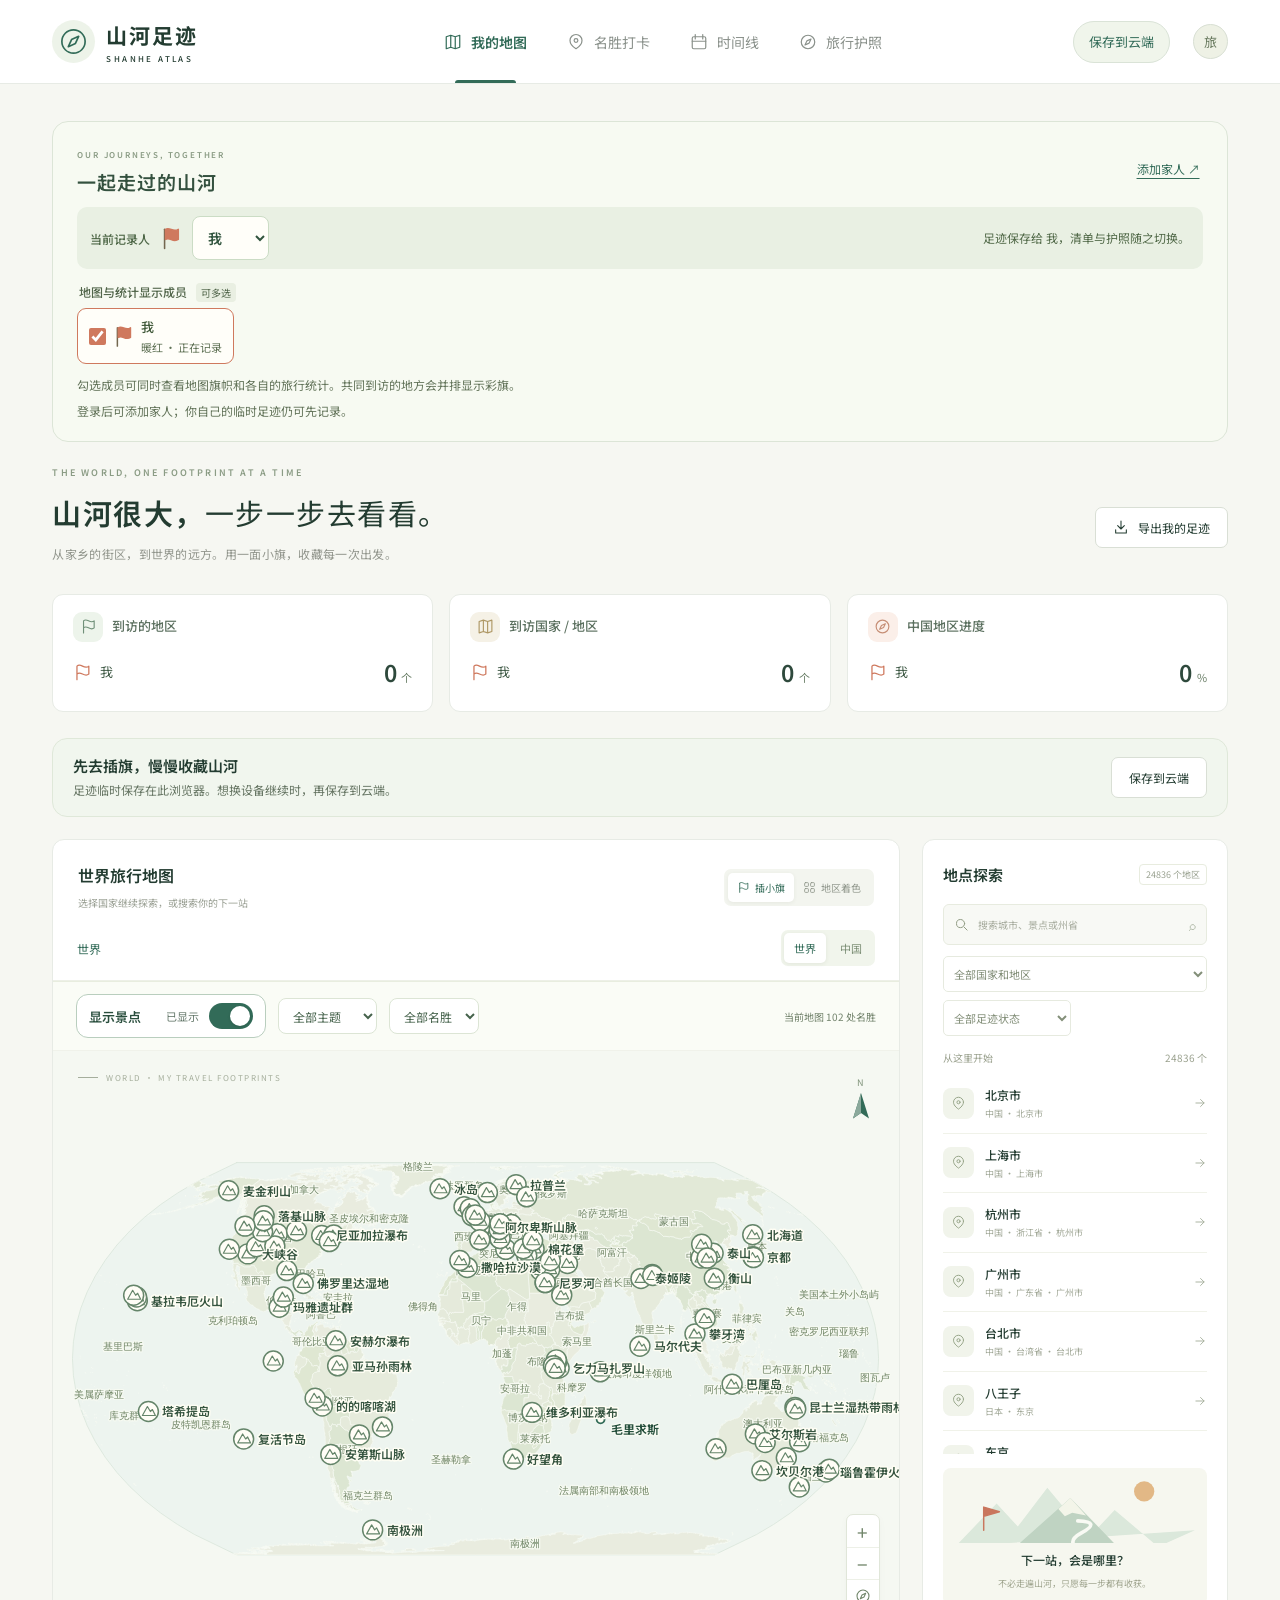
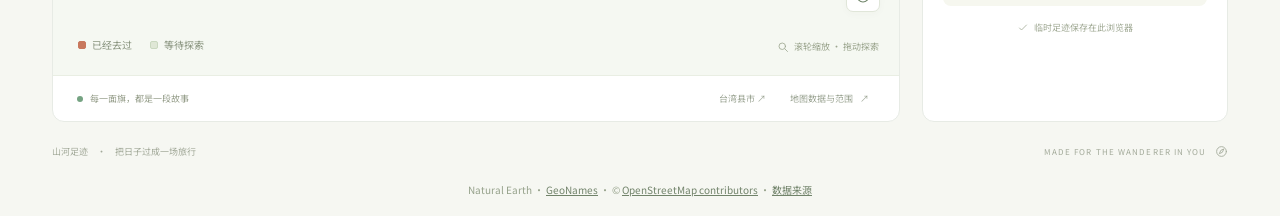
==== commit a04548be: "feat: compare travel totals for selected family members" ====
--- a/index.html
+++ b/index.html
@@ -1,5 +1,5 @@
 <!DOCTYPE html>
-<html lang="zh-CN"><head><meta charset="UTF-8"><meta name="viewport" content="width=device-width,initial-scale=1,viewport-fit=cover,interactive-widget=resizes-content"><meta name="theme-color" content="#326b58"><meta name="description" content="把走过的路留在山河之间。在世界地图标记去过的地区，记录第一次到访的日子。"><title>山河足迹 · 我的世界旅行地图</title><link rel="stylesheet" href="style.css?v=20261029-timeline-edit"><link rel="stylesheet" href="mobile.css?v=20261029-timeline-entry"><script src="assets/d3.min.js" defer></script><link rel="stylesheet" href="cloud.css?v=20261022-230"><script src="assets/supabase-2.118.0.js" defer></script><script src="cloud-config.js?v=20261022-230" defer></script><script src="cloud-store.js?v=20261028-landmarks" defer></script><script src="region-migration.js?v=20261022-230" defer></script><script src="region-model.js?v=20261029-us-incorporated" defer></script><script src="guest-store.js?v=20261028-prefectures" defer></script><script src="supabase-provider.js?v=20261028-prefectures" defer></script><script src="prefecture-migration.js?v=20261028-prefectures" defer></script><script src="cloud-ui.js?v=20261028-prefectures" defer></script><script src="landmark-catalog.js?v=20261028-travel100" defer></script><script src="landmark-model.js?v=20261029-world-wuyue" defer></script><script src="landmark-store.js?v=20261028-landmarks" defer></script><script src="landmark-ui.js?v=20261029-timeline-entry" defer></script><script src="landmark-map.js?v=20261029-landmark-find" defer></script><script src="family-store.js?v=20261028-prefectures" defer></script><script src="family-ui.js?v=20261028-family" defer></script><script src="family-adapter.js?v=20261028-family" defer></script><script src="family-map-model.js?v=20261028-family" defer></script><link rel="stylesheet" href="family.css?v=20261028-family"><script src="city-catalog.js?v=20261029-us-incorporated" defer></script><script src="app.js?v=20261029-timeline-edit" defer></script><link rel="stylesheet" href="world.css?v=20261029-us-incorporated"><link rel="stylesheet" href="landmarks.css?v=20261028-travel100"><link rel="stylesheet" href="landmark-map.css?v=20261029-visibility-switch"><link rel="stylesheet" href="prefecture.css?v=20261028-prefectures"></head>
+<html lang="zh-CN"><head><meta charset="UTF-8"><meta name="viewport" content="width=device-width,initial-scale=1,viewport-fit=cover,interactive-widget=resizes-content"><meta name="theme-color" content="#326b58"><meta name="description" content="把走过的路留在山河之间。在世界地图标记去过的地区，记录第一次到访的日子。"><title>山河足迹 · 我的世界旅行地图</title><link rel="stylesheet" href="style.css?v=20261029-timeline-edit"><link rel="stylesheet" href="mobile.css?v=20261029-timeline-entry"><script src="assets/d3.min.js" defer></script><link rel="stylesheet" href="cloud.css?v=20261022-230"><script src="assets/supabase-2.118.0.js" defer></script><script src="cloud-config.js?v=20261022-230" defer></script><script src="cloud-store.js?v=20261028-landmarks" defer></script><script src="region-migration.js?v=20261022-230" defer></script><script src="region-model.js?v=20261029-us-incorporated" defer></script><script src="guest-store.js?v=20261028-prefectures" defer></script><script src="supabase-provider.js?v=20261028-prefectures" defer></script><script src="prefecture-migration.js?v=20261028-prefectures" defer></script><script src="cloud-ui.js?v=20261028-prefectures" defer></script><script src="landmark-catalog.js?v=20261028-travel100" defer></script><script src="landmark-model.js?v=20261029-world-wuyue" defer></script><script src="landmark-store.js?v=20261028-landmarks" defer></script><script src="landmark-ui.js?v=20261029-timeline-entry" defer></script><script src="landmark-map.js?v=20261029-landmark-find" defer></script><script src="family-store.js?v=20261028-prefectures" defer></script><script src="family-ui.js?v=20261029-family-summary" defer></script><script src="family-adapter.js?v=20261028-family" defer></script><script src="family-map-model.js?v=20261028-family" defer></script><link rel="stylesheet" href="family.css?v=20261029-family-summary"><script src="city-catalog.js?v=20261029-us-incorporated" defer></script><script src="app.js?v=20261029-family-summary" defer></script><link rel="stylesheet" href="world.css?v=20261029-us-incorporated"><link rel="stylesheet" href="landmarks.css?v=20261028-travel100"><link rel="stylesheet" href="landmark-map.css?v=20261029-visibility-switch"><link rel="stylesheet" href="prefecture.css?v=20261028-prefectures"></head>
 <body>
 <svg class="icon-defs" aria-hidden="true"><defs>
 <symbol id="i-compass" viewBox="0 0 24 24"><circle cx="12" cy="12" r="9"/><path d="m16 8-2.5 5.5L8 16l2.5-5.5Z"/></symbol>
@@ -16,10 +16,24 @@
 <symbol id="i-close" viewBox="0 0 24 24"><path d="m6 6 12 12M6 18 18 6"/></symbol>
 </defs></svg>
 <header class="topbar"><a class="brand" href="./" aria-label="山河足迹首页"><span class="brand-icon"><svg><use href="#i-compass"/></svg></span><span>山河足迹<small>SHANHE ATLAS</small></span></a><nav aria-label="主导航"><button class="nav-item active" data-view="map"><svg><use href="#i-map"/></svg>我的地图</button><button class="nav-item" data-view="landmarks"><svg><use href="#i-pin"/></svg>名胜打卡</button><button class="nav-item" data-view="stats"><svg><use href="#i-calendar"/></svg>时间线</button><button class="nav-item" data-view="passport"><svg><use href="#i-compass"/></svg>旅行护照</button></nav><div class="top-right"><button type="button" class="cloud-account-button" id="cloud-account-btn" aria-haspopup="dialog">保存到云端</button><button class="avatar" id="help-btn" aria-label="使用说明">旅</button></div></header>
-<main>
+<main>
 <section id="family-panel"></section>
 <section class="welcome"><div><div class="eyebrow">THE WORLD, ONE FOOTPRINT AT A TIME</div><h1>山河很大，<span>一步一步去看看。</span></h1><p>从家乡的街区，到世界的远方。用一面小旗，收藏每一次出发。</p></div><button class="button secondary export-btn" id="export-btn" aria-label="导出我的足迹"><svg><use href="#i-download"/></svg>导出我的足迹</button></section>
-<section class="summary" aria-label="旅行概览"><div class="stat-card"><span class="stat-icon mint"><svg><use href="#i-flag"/></svg></span><div><span class="stat-label">到访的地区</span><div><strong id="city-count">0</strong><span class="stat-unit">个</span></div></div><span class="stat-note">每一程，都值得记住</span></div><div class="stat-card"><span class="stat-icon sand"><svg><use href="#i-map"/></svg></span><div><span class="stat-label">到访国家 / 地区</span><div><strong id="province-count">0</strong><span class="stat-unit">个</span></div></div><div class="mini-bars" aria-hidden="true"><i></i><i></i><i></i><i></i><i></i></div></div><div class="stat-card"><span class="stat-icon peach"><svg><use href="#i-compass"/></svg></span><div><span class="stat-label">中国地区进度</span><div><strong id="progress-count">0</strong><span class="stat-unit">%</span></div></div><div class="progress-ring" id="progress-ring"><svg><use href="#i-arrow"/></svg></div></div></section>
+<section class="summary family-summary" aria-label="旅行概览">
+  <div class="stat-card">
+    <div class="summary-card-heading"><span class="stat-icon mint" aria-hidden="true"><svg><use href="#i-flag"/></svg></span><h2 class="stat-label" id="summary-regions-heading">到访的地区</h2></div>
+    <ul class="summary-members" id="summary-regions" aria-labelledby="summary-regions-heading"></ul>
+  </div>
+  <div class="stat-card">
+    <div class="summary-card-heading"><span class="stat-icon sand" aria-hidden="true"><svg><use href="#i-map"/></svg></span><h2 class="stat-label" id="summary-countries-heading" title="合并每位成员的城市、地区与已到访景点；同一国家／地区只计一次">到访国家 / 地区</h2></div>
+    <ul class="summary-members" id="summary-countries" aria-labelledby="summary-countries-heading"></ul>
+  </div>
+  <div class="stat-card">
+    <div class="summary-card-heading"><span class="stat-icon peach" aria-hidden="true"><svg><use href="#i-compass"/></svg></span><h2 class="stat-label" id="summary-progress-heading">中国地区进度</h2></div>
+    <ul class="summary-members" id="summary-progress" aria-labelledby="summary-progress-heading"></ul>
+  </div>
+  <p id="summary-empty" class="summary-empty" hidden>请在上方勾选成员，查看各自的旅行统计。</p>
+</section>
 <section class="cloud-banner" id="cloud-banner" aria-labelledby="cloud-heading"><div><h2 id="cloud-heading">先去插旗，慢慢收藏山河</h2><p id="cloud-description">足迹临时保存在此浏览器。想换设备继续时，再保存到云端。</p></div><button class="button secondary" id="cloud-banner-action" type="button">保存到云端</button></section>
 <div class="workspace" id="map-view"><button class="mobile-search" id="open-city-picker" aria-haspopup="dialog"><svg><use href="#i-search"/></svg><span>搜索城市或景点，记录足迹</span><span class="search-action">去插旗</span></button><section class="map-card"><div class="map-toolbar"><div><h2 id="map-heading">世界旅行地图</h2><p id="map-description">选择国家继续探索，或搜索你的下一站</p></div><div class="mode-switch" aria-label="地图标记方式"><button id="flag-mode" class="active" aria-pressed="true"><svg><use href="#i-flag"/></svg>插小旗</button><button id="fill-mode" aria-pressed="false"><svg><use href="#i-grid"/></svg>地区着色</button></div></div><div class="map-navigation"><div id="map-breadcrumb" class="map-breadcrumb" aria-label="地图层级"></div><div class="scope-shortcuts"><button id="world-shortcut">世界</button><button id="china-shortcut">中国</button></div></div><div class="landmark-map-controls" aria-label="名胜地图筛选"><label class="landmark-visibility-switch"><input type="checkbox" role="switch" id="landmark-map-toggle" aria-label="显示景点" checked><span class="landmark-switch-label">显示景点</span><span class="landmark-switch-state" aria-hidden="true"><span class="when-visible">已显示</span><span class="when-hidden">已隐藏</span></span><span class="landmark-switch-track" aria-hidden="true"></span></label><select id="landmark-map-theme" aria-label="名胜主题"><option value="all">全部主题</option></select><select id="landmark-map-status" aria-label="名胜到访状态"><option value="all">全部名胜</option><option value="visited">已去过</option><option value="wish">想去</option><option value="unvisited">未去过</option></select><small id="landmark-map-count" aria-live="polite"></small></div><div class="map-focus-row" id="map-focus-row" hidden><label for="map-region-focus">定位地区</label><select id="map-region-focus"><option value="">完整地图</option></select></div><div class="map-stage" id="map-stage"><div class="map-loading" id="map-loading">正在展开山河地图…</div><svg id="china-map" viewBox="0 0 1000 740" role="img" aria-label="世界旅行足迹交互地图"></svg><button class="map-touch-toggle" id="map-touch-toggle" aria-pressed="false">拖动地图</button><div class="map-caption"><span class="caption-line"></span><span id="map-caption-text">WORLD · MY TRAVEL FOOTPRINTS</span></div><div class="compass" aria-hidden="true"><span>N</span><svg viewBox="0 0 30 48"><path d="M15 4 25 36 15 29 5 36Z" fill="#326b58"/><path d="m15 4 0 25-10 7Z" fill="#8ba99c"/></svg></div><div class="map-controls"><button id="zoom-in" aria-label="放大地图">+</button><button id="zoom-out" aria-label="缩小地图">−</button><button id="zoom-reset" aria-label="重置地图视角"><svg><use href="#i-compass"/></svg></button></div><div class="map-legend"><span><i class="legend-dot visited"></i>已经去过</span><span><i class="legend-dot"></i>等待探索</span></div><div class="mobile-map-hint" id="mobile-map-hint">轻点城市标记 · 上下滑动浏览</div><div class="map-hint"><svg><use href="#i-search"/></svg>滚轮缩放 · 拖动探索</div><div id="map-tooltip" class="map-tooltip" hidden></div></div><div class="map-footer"><span><i></i> 每一面旗，都是一段故事</span><button id="focus-taiwan" aria-label="查看台湾县市">台湾县市 ↗</button><button id="coverage-btn">地图数据与范围 <span>↗</span></button></div></section>
 <aside class="city-panel" id="city-panel"><div class="panel-heading"><h2 id="picker-title">地点探索</h2><span id="total-badge">全球地区</span><button type="button" class="icon-button picker-close" id="close-city-picker" aria-label="关闭城市搜索"><svg><use href="#i-close"/></svg></button></div><label class="search-box"><svg><use href="#i-search"/></svg><input type="search" enterkeyhint="search" id="city-search" placeholder="搜索城市、景点或州省" autocomplete="off" aria-label="搜索城市或景点"><kbd>⌕</kbd></label><div class="filters"><select id="country-filter" aria-label="按国家和地区筛选"><option value="all">全部国家和地区</option></select><select id="province-filter" hidden aria-label="按省份筛选"><option value="all">全部省份</option></select><select id="status-filter" aria-label="按足迹状态筛选"><option value="all">全部足迹状态</option><option value="visited">已经去过</option><option value="unvisited">尚未到访</option></select></div><div class="list-title"><span id="list-heading">从这里开始</span><span id="result-count"></span></div><div id="city-list" class="city-list" aria-live="polite"></div><div class="journey-note"><div class="note-art" aria-hidden="true"><svg viewBox="0 0 260 90"><path d="M0 80 45 33 68 58 100 16 145 70 173 40 220 80 260 62" fill="#dbe8db"/><path d="m60 85 65-58 56 58" fill="#bfd3c2"/><path d="m112 39 13-12 17 19-15-3-8 4Z" fill="#f3f5e9"/><path d="M145 87q-30-10-8-22t-4-13" fill="none" stroke="#f9faf4" stroke-width="4"/><circle cx="205" cy="20" r="11" fill="#e2b886"/><path d="M31 62V37m0 0 17 5-17 5" fill="#c9765d" stroke="#c9765d" stroke-width="1.6"/></svg></div><h3>下一站，会是哪里？</h3><p>不必走遍山河，只愿每一步都有收获。</p></div><div class="storage-note"><svg><use href="#i-check"/></svg><span id="archive-storage-note">临时足迹保存在此浏览器</span></div></aside></div>
@@ -28,7 +42,7 @@
 <section id="landmarks-view" hidden></section><section id="passport-view" hidden></section><footer class="site-footer"><span>山河足迹 <span class="footer-dot">·</span> 把日子过成一场旅行</span><span>MADE FOR THE WANDERER IN YOU <svg><use href="#i-compass"/></svg></span></footer>
 <div class="data-credit">Natural Earth · <a href="https://www.geonames.org/" target="_blank" rel="noopener">GeoNames</a> · © <a href="https://www.openstreetmap.org/copyright" target="_blank" rel="noopener">OpenStreetMap contributors</a> · <a href="assets/geo/world-data-sources.md" target="_blank" rel="noopener">数据来源</a></div></main>
 <dialog id="city-picker" aria-labelledby="picker-title"></dialog>
-<dialog id="region-dialog" class="world-region-dialog" aria-labelledby="region-title"><div class="dialog-top"><span class="eyebrow">CHOOSE A CITY</span><button type="button" id="close-region" class="icon-button" aria-label="关闭城市选择"><svg><use href="#i-close"/></svg></button></div><div id="region-country" class="detail-province"></div><h2 id="region-title"></h2><p id="region-intro"></p><div id="region-search-field" class="region-search-field" hidden><label for="region-search">查找这个地区的城市</label><input id="region-search" type="search" placeholder="输入英文地名或已有中文名称" autocomplete="off"></div><div id="region-cities" class="region-cities"></div><nav id="region-pagination" class="region-pagination" aria-label="城市列表分页" hidden><button type="button" id="region-prev">上一页</button><span id="region-page-status" role="status"></span><button type="button" id="region-next">下一页</button></nav><p id="region-note" class="form-hint"></p><button type="button" id="region-legacy" class="region-legacy" hidden>整理这条省州的旧足迹</button><button type="button" id="region-focus" class="button secondary">在地图中查看这些城市 ↗</button></dialog>
+<dialog id="region-dialog" class="world-region-dialog" aria-labelledby="region-title"><div class="dialog-top"><span class="eyebrow">CHOOSE A CITY</span><button type="button" id="close-region" class="icon-button" aria-label="关闭城市选择"><svg><use href="#i-close"/></svg></button></div><div id="region-country" class="detail-province"></div><h2 id="region-title"></h2><p id="region-intro"></p><div id="region-search-field" class="region-search-field" hidden><label for="region-search">查找这个地区的城市</label><input id="region-search" type="search" placeholder="输入英文地名或已有中文名称" autocomplete="off"></div><div id="region-cities" class="region-cities"></div><nav id="region-pagination" class="region-pagination" aria-label="城市列表分页" hidden><button type="button" id="region-prev">上一页</button><span id="region-page-status" role="status"></span><button type="button" id="region-next">下一页</button></nav><p id="region-note" class="form-hint"></p><button type="button" id="region-legacy" class="region-legacy" hidden>整理这条省州的旧足迹</button><button type="button" id="region-focus" class="button secondary">在地图中查看这些城市 ↗</button></dialog>
 <dialog id="city-dialog" aria-labelledby="detail-city"><form id="city-form"><div class="dialog-top"><span class="eyebrow">A PLACE TO REMEMBER</span><button type="button" class="icon-button" id="close-dialog" aria-label="关闭地区详情"><svg><use href="#i-close"/></svg></button></div><div class="detail-city-icon"><svg><use href="#i-pin"/></svg></div><div class="detail-province" id="detail-province"></div><h2 id="detail-city"></h2><p id="detail-member" class="family-record-owner"></p><button type="button" class="detail-map-link" id="detail-show-map">在地图中查看 ↗</button><p class="detail-subtitle">山水一程，在这里留下你的故事。</p><section id="legacy-city-choice" class="legacy-city-choice" hidden><label for="legacy-city-target">整理这条旧省州足迹</label><p>首府城市已有记录，或尚不能唯一确定首府时，原内容会单独保留。你可以选择实际去过的城市；已有足迹的城市不会被覆盖。</p><select id="legacy-city-target" aria-label="将旧省州足迹归到城市"><option value="">保留这条旧记录</option></select></section><section id="detail-county-history" class="county-history" hidden><h3>此前的县区记录</h3><p>日期和笔记完整保留，不重复插旗或计数。取消城市到访也不会删除这些历史内容。</p><div id="detail-county-history-list"></div></section><label class="visited-checkbox"><input type="checkbox" id="detail-visited"><span><svg><use href="#i-flag"/></svg>我去过这里</span></label><label class="field-label" for="detail-date">第一次到访的日子 <span>选填</span></label><input type="date" id="detail-date" class="form-input"><label class="field-label" for="detail-note">旅行记忆 <span>选填</span></label><textarea id="detail-note" maxlength="600" placeholder="一碗难忘的面，一场偶遇，或一个想再去的理由…" rows="4"></textarea><p class="form-hint">日期可以留空，记忆也可以慢慢补上。</p><p id="detail-save-status" class="detail-save-status" role="status"></p><button type="button" id="detail-reload-cloud" class="detail-reload" hidden>读取最新云端记录并重新编辑</button><div class="dialog-actions"><button type="submit" class="button primary save-button"><svg><use href="#i-check"/></svg>保存这段足迹</button><button type="button" id="remove-visit" class="remove-visit" hidden>移除这段足迹</button></div></form></dialog>
 <dialog id="cloud-dialog" aria-labelledby="cloud-title"><div class="cloud-dialog-content">
 <div class="dialog-top"><span class="eyebrow">YOUR STORIES, EVERYWHERE</span><button type="button" class="icon-button" id="cloud-close" aria-label="关闭云端存档"><svg><use href="#i-close"/></svg></button></div>
@@ -46,4 +60,3 @@
 <p id="cloud-message" class="cloud-message" role="status" aria-live="polite"></p></div></dialog>
 <dialog id="info-dialog"><div class="info-content"><button class="icon-button" id="close-info" aria-label="关闭说明"><svg><use href="#i-close"/></svg></button><div id="info-body"></div></div></dialog><div class="toast" id="toast" role="status"></div>
 </body></html>
-
--- a/family.css
+++ b/family.css
@@ -34,3 +34,44 @@
 }
 
 .family-record-owner{font-size:13px;color:#326b58;background:#edf4e8;border-radius:7px;padding:8px 12px;margin:10px 0 14px}
+
+/* Keep each selected member's figures together, without relying on flag color. */
+.summary.family-summary{grid-template-columns:repeat(3,minmax(0,1fr));align-items:start;gap:16px}
+.summary.family-summary .stat-card{display:block;min-width:0;min-height:0;padding:17px 20px}
+.family-summary .summary-card-heading{display:flex;align-items:center;gap:9px;margin-bottom:10px;min-width:0}
+.family-summary .stat-icon{display:grid;width:30px;height:30px;border-radius:9px;flex:none}
+.family-summary .stat-icon svg{width:17px;height:17px}
+.family-summary .stat-card .stat-label{font-size:13px;line-height:1.6;font-weight:500;color:#5b705f;white-space:normal;margin:0;overflow-wrap:anywhere}
+.family-summary .summary-members{list-style:none;margin:0;padding:0;min-width:0}
+.family-summary .summary-member-row{display:flex;align-items:center;justify-content:space-between;gap:12px;min-height:42px;padding:6px 0}
+.family-summary .summary-member-row+.summary-member-row{border-top:1px solid #edf0e8}
+.family-summary .summary-member-name{display:flex;align-items:center;gap:8px;min-width:0;color:#405b47;font-size:13px;line-height:1.6}
+.family-summary .summary-member-name>svg{width:19px;height:23px;flex:none;color:var(--member-color,#cf795e)}
+.family-summary .summary-member-name>span{min-width:0;overflow-wrap:anywhere}
+.family-summary .summary-member-value{display:flex;align-items:baseline;justify-content:flex-end;gap:5px;flex:none;white-space:nowrap;font-variant-numeric:tabular-nums}
+.family-summary .summary-member-value strong{font-family:inherit;font-size:23px;font-weight:600;line-height:1.3;letter-spacing:-.5px;color:#2e493c}
+.family-summary .summary-member-value .stat-unit{font-size:11px;color:#667b63;margin:0}
+.family-summary .summary-empty{grid-column:1/-1;margin:0;padding:15px 18px;border:1px dashed #cbd9c5;border-radius:11px;background:#f4f8ef;color:#607357;font-size:13px;line-height:1.8}
+.family-summary [hidden]{display:none}
+.summary.family-summary:has(>.summary-empty:not([hidden]))>.stat-card{display:none}
+@media(max-width:1100px) and (min-width:851px){
+  .summary.family-summary{gap:10px}
+  .summary.family-summary .stat-card{padding:15px 13px}
+  .family-summary .summary-member-row{gap:8px}
+  .family-summary .summary-member-name{gap:6px;font-size:12px}
+  .family-summary .summary-member-value strong{font-size:21px}
+}
+@media(max-width:850px){
+  .summary.family-summary{grid-template-columns:minmax(0,1fr);gap:9px;margin-bottom:18px}
+  .summary.family-summary .stat-card{padding:12px 15px;border-radius:12px}
+  .family-summary .summary-card-heading{gap:8px;margin-bottom:5px}
+  .family-summary .stat-icon{width:26px;height:26px;border-radius:7px}
+  .family-summary .stat-icon svg{width:15px;height:15px}
+  .family-summary .stat-card .stat-label{font-size:13px}
+  .family-summary .summary-member-row{min-height:35px;padding:5px 0}
+  .family-summary .summary-member-name{font-size:13px;gap:8px}
+  .family-summary .summary-member-name>svg{width:17px;height:21px}
+  .family-summary .summary-member-value strong{font-size:21px}
+  .family-summary .summary-member-value .stat-unit{font-size:11px}
+  .family-summary .summary-empty{padding:12px 15px;font-size:12px}
+}
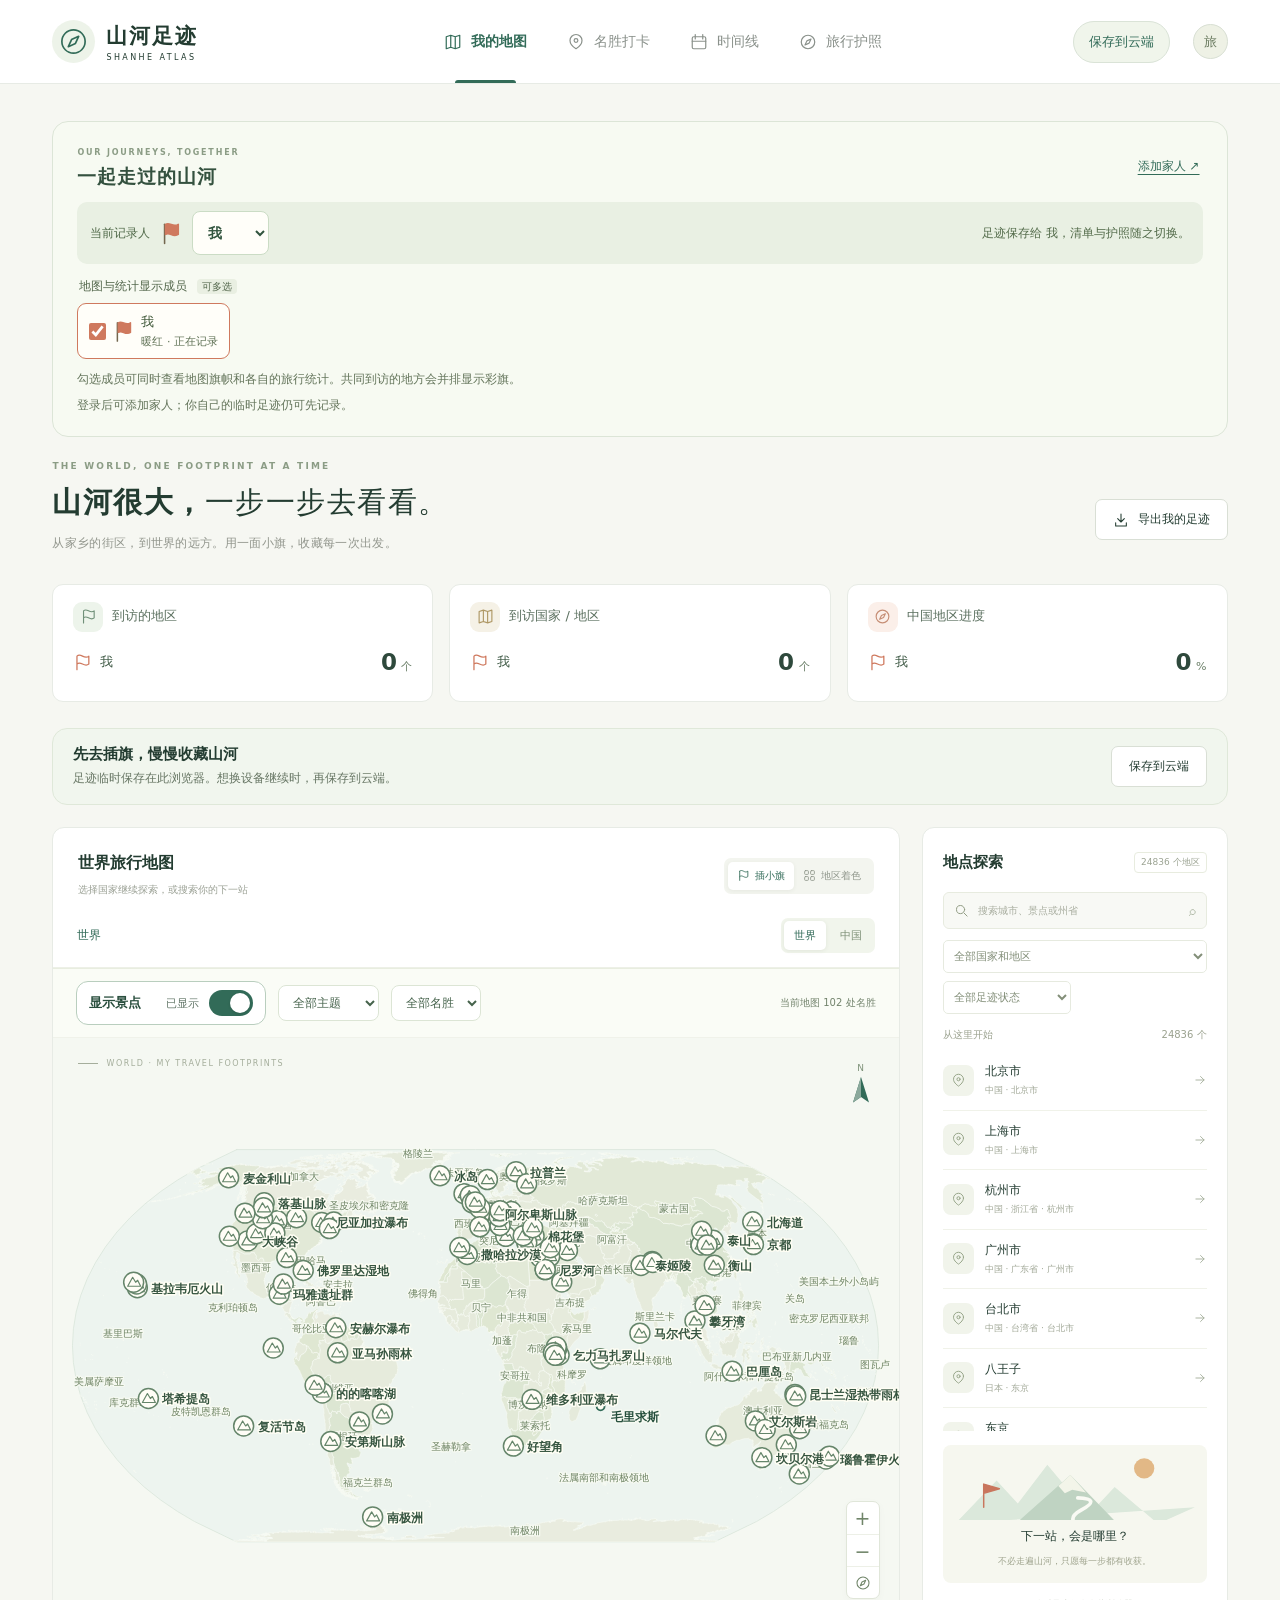
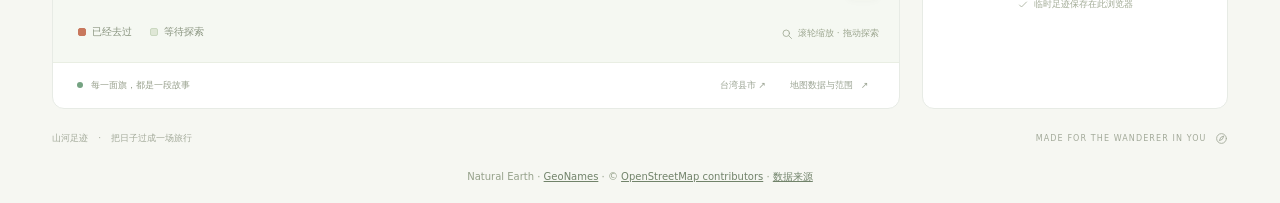
==== commit d3cf66dd: "perf: preload world map and remove blocking legacy assets" ====
--- a/index.html
+++ b/index.html
@@ -1,5 +1,5 @@
 <!DOCTYPE html>
-<html lang="zh-CN"><head><meta charset="UTF-8"><meta name="viewport" content="width=device-width,initial-scale=1,viewport-fit=cover,interactive-widget=resizes-content"><meta name="theme-color" content="#326b58"><meta name="description" content="把走过的路留在山河之间。在世界地图标记去过的地区，记录第一次到访的日子。"><title>山河足迹 · 我的世界旅行地图</title><link rel="stylesheet" href="style.css?v=20261029-timeline-edit"><link rel="stylesheet" href="mobile.css?v=20261029-timeline-entry"><script src="assets/d3.min.js" defer></script><link rel="stylesheet" href="cloud.css?v=20261022-230"><script src="assets/supabase-2.118.0.js" defer></script><script src="cloud-config.js?v=20261022-230" defer></script><script src="cloud-store.js?v=20261028-landmarks" defer></script><script src="region-migration.js?v=20261022-230" defer></script><script src="region-model.js?v=20261029-us-incorporated" defer></script><script src="guest-store.js?v=20261028-prefectures" defer></script><script src="supabase-provider.js?v=20261028-prefectures" defer></script><script src="prefecture-migration.js?v=20261028-prefectures" defer></script><script src="cloud-ui.js?v=20261028-prefectures" defer></script><script src="landmark-catalog.js?v=20261028-travel100" defer></script><script src="landmark-model.js?v=20261029-world-wuyue" defer></script><script src="landmark-store.js?v=20261028-landmarks" defer></script><script src="landmark-ui.js?v=20261029-timeline-entry" defer></script><script src="landmark-map.js?v=20261029-landmark-find" defer></script><script src="family-store.js?v=20261028-prefectures" defer></script><script src="family-ui.js?v=20261029-family-summary" defer></script><script src="family-adapter.js?v=20261028-family" defer></script><script src="family-map-model.js?v=20261028-family" defer></script><link rel="stylesheet" href="family.css?v=20261029-family-summary"><script src="city-catalog.js?v=20261029-us-incorporated" defer></script><script src="app.js?v=20261029-family-summary" defer></script><link rel="stylesheet" href="world.css?v=20261029-us-incorporated"><link rel="stylesheet" href="landmarks.css?v=20261028-travel100"><link rel="stylesheet" href="landmark-map.css?v=20261029-visibility-switch"><link rel="stylesheet" href="prefecture.css?v=20261028-prefectures"></head>
+<html lang="zh-CN"><head><meta charset="UTF-8"><meta name="viewport" content="width=device-width,initial-scale=1,viewport-fit=cover,interactive-widget=resizes-content"><meta name="theme-color" content="#326b58"><meta name="description" content="把走过的路留在山河之间。在世界地图标记去过的地区，记录第一次到访的日子。"><title>山河足迹 · 我的世界旅行地图</title><link rel="preload" as="fetch" href="assets/geo/world.geo.json?v=20261029-us-incorporated" crossorigin fetchpriority="high"><link rel="preload" as="fetch" href="assets/geo/world-france-parts.geo.json?v=20261029-us-incorporated" crossorigin fetchpriority="high"><link rel="stylesheet" href="style.css?v=20261030-startup"><link rel="stylesheet" href="mobile.css?v=20261029-timeline-entry"><script src="assets/d3.min.js" defer></script><link rel="stylesheet" href="cloud.css?v=20261030-email-code"><script src="assets/supabase-2.118.0.js" defer></script><script src="cloud-config.js?v=20261022-230" defer></script><script src="cloud-store.js?v=20261028-landmarks" defer></script><script src="region-migration.js?v=20261022-230" defer></script><script src="region-model.js?v=20261029-us-incorporated" defer></script><script src="guest-store.js?v=20261028-prefectures" defer></script><script src="supabase-provider.js?v=20261030-email-code" defer></script><script src="prefecture-migration.js?v=20261028-prefectures" defer></script><script src="cloud-ui.js?v=20261030-email-code" defer></script><script src="landmark-catalog.js?v=20261028-travel100" defer></script><script src="landmark-model.js?v=20261029-world-wuyue" defer></script><script src="landmark-store.js?v=20261028-landmarks" defer></script><script src="landmark-ui.js?v=20261029-timeline-entry" defer></script><script src="landmark-map.js?v=20261029-landmark-find" defer></script><script src="family-store.js?v=20261030-email-code" defer></script><script src="family-ui.js?v=20261029-family-summary" defer></script><script src="family-adapter.js?v=20261028-family" defer></script><script src="family-map-model.js?v=20261028-family" defer></script><link rel="stylesheet" href="family.css?v=20261029-family-summary"><script src="city-catalog.js?v=20261029-us-incorporated" defer></script><script src="map-data-loader.js?v=20261030-startup" defer></script><script src="app.js?v=20261030-startup" defer></script><link rel="stylesheet" href="world.css?v=20261030-startup"><link rel="stylesheet" href="landmarks.css?v=20261028-travel100"><link rel="stylesheet" href="landmark-map.css?v=20261029-visibility-switch"><link rel="stylesheet" href="prefecture.css?v=20261028-prefectures"></head>
 <body>
 <svg class="icon-defs" aria-hidden="true"><defs>
 <symbol id="i-compass" viewBox="0 0 24 24"><circle cx="12" cy="12" r="9"/><path d="m16 8-2.5 5.5L8 16l2.5-5.5Z"/></symbol>
@@ -35,7 +35,7 @@
   <p id="summary-empty" class="summary-empty" hidden>请在上方勾选成员，查看各自的旅行统计。</p>
 </section>
 <section class="cloud-banner" id="cloud-banner" aria-labelledby="cloud-heading"><div><h2 id="cloud-heading">先去插旗，慢慢收藏山河</h2><p id="cloud-description">足迹临时保存在此浏览器。想换设备继续时，再保存到云端。</p></div><button class="button secondary" id="cloud-banner-action" type="button">保存到云端</button></section>
-<div class="workspace" id="map-view"><button class="mobile-search" id="open-city-picker" aria-haspopup="dialog"><svg><use href="#i-search"/></svg><span>搜索城市或景点，记录足迹</span><span class="search-action">去插旗</span></button><section class="map-card"><div class="map-toolbar"><div><h2 id="map-heading">世界旅行地图</h2><p id="map-description">选择国家继续探索，或搜索你的下一站</p></div><div class="mode-switch" aria-label="地图标记方式"><button id="flag-mode" class="active" aria-pressed="true"><svg><use href="#i-flag"/></svg>插小旗</button><button id="fill-mode" aria-pressed="false"><svg><use href="#i-grid"/></svg>地区着色</button></div></div><div class="map-navigation"><div id="map-breadcrumb" class="map-breadcrumb" aria-label="地图层级"></div><div class="scope-shortcuts"><button id="world-shortcut">世界</button><button id="china-shortcut">中国</button></div></div><div class="landmark-map-controls" aria-label="名胜地图筛选"><label class="landmark-visibility-switch"><input type="checkbox" role="switch" id="landmark-map-toggle" aria-label="显示景点" checked><span class="landmark-switch-label">显示景点</span><span class="landmark-switch-state" aria-hidden="true"><span class="when-visible">已显示</span><span class="when-hidden">已隐藏</span></span><span class="landmark-switch-track" aria-hidden="true"></span></label><select id="landmark-map-theme" aria-label="名胜主题"><option value="all">全部主题</option></select><select id="landmark-map-status" aria-label="名胜到访状态"><option value="all">全部名胜</option><option value="visited">已去过</option><option value="wish">想去</option><option value="unvisited">未去过</option></select><small id="landmark-map-count" aria-live="polite"></small></div><div class="map-focus-row" id="map-focus-row" hidden><label for="map-region-focus">定位地区</label><select id="map-region-focus"><option value="">完整地图</option></select></div><div class="map-stage" id="map-stage"><div class="map-loading" id="map-loading">正在展开山河地图…</div><svg id="china-map" viewBox="0 0 1000 740" role="img" aria-label="世界旅行足迹交互地图"></svg><button class="map-touch-toggle" id="map-touch-toggle" aria-pressed="false">拖动地图</button><div class="map-caption"><span class="caption-line"></span><span id="map-caption-text">WORLD · MY TRAVEL FOOTPRINTS</span></div><div class="compass" aria-hidden="true"><span>N</span><svg viewBox="0 0 30 48"><path d="M15 4 25 36 15 29 5 36Z" fill="#326b58"/><path d="m15 4 0 25-10 7Z" fill="#8ba99c"/></svg></div><div class="map-controls"><button id="zoom-in" aria-label="放大地图">+</button><button id="zoom-out" aria-label="缩小地图">−</button><button id="zoom-reset" aria-label="重置地图视角"><svg><use href="#i-compass"/></svg></button></div><div class="map-legend"><span><i class="legend-dot visited"></i>已经去过</span><span><i class="legend-dot"></i>等待探索</span></div><div class="mobile-map-hint" id="mobile-map-hint">轻点城市标记 · 上下滑动浏览</div><div class="map-hint"><svg><use href="#i-search"/></svg>滚轮缩放 · 拖动探索</div><div id="map-tooltip" class="map-tooltip" hidden></div></div><div class="map-footer"><span><i></i> 每一面旗，都是一段故事</span><button id="focus-taiwan" aria-label="查看台湾县市">台湾县市 ↗</button><button id="coverage-btn">地图数据与范围 <span>↗</span></button></div></section>
+<div class="workspace" id="map-view"><button class="mobile-search" id="open-city-picker" aria-haspopup="dialog"><svg><use href="#i-search"/></svg><span>搜索城市或景点，记录足迹</span><span class="search-action">去插旗</span></button><section class="map-card"><div class="map-toolbar"><div><h2 id="map-heading">世界旅行地图</h2><p id="map-description">选择国家继续探索，或搜索你的下一站</p></div><div class="mode-switch" aria-label="地图标记方式"><button id="flag-mode" class="active" aria-pressed="true"><svg><use href="#i-flag"/></svg>插小旗</button><button id="fill-mode" aria-pressed="false"><svg><use href="#i-grid"/></svg>地区着色</button></div></div><div class="map-navigation"><div id="map-breadcrumb" class="map-breadcrumb" aria-label="地图层级"></div><div class="scope-shortcuts"><button id="world-shortcut">世界</button><button id="china-shortcut">中国</button></div></div><div class="landmark-map-controls" aria-label="名胜地图筛选"><label class="landmark-visibility-switch"><input type="checkbox" role="switch" id="landmark-map-toggle" aria-label="显示景点" checked><span class="landmark-switch-label">显示景点</span><span class="landmark-switch-state" aria-hidden="true"><span class="when-visible">已显示</span><span class="when-hidden">已隐藏</span></span><span class="landmark-switch-track" aria-hidden="true"></span></label><select id="landmark-map-theme" aria-label="名胜主题"><option value="all">全部主题</option></select><select id="landmark-map-status" aria-label="名胜到访状态"><option value="all">全部名胜</option><option value="visited">已去过</option><option value="wish">想去</option><option value="unvisited">未去过</option></select><small id="landmark-map-count" aria-live="polite"></small></div><div class="map-focus-row" id="map-focus-row" hidden><label for="map-region-focus">定位地区</label><select id="map-region-focus"><option value="">完整地图</option></select></div><div id="startup-status" class="map-startup-status" role="status" hidden></div><div class="map-stage" id="map-stage"><div class="map-loading" id="map-loading">正在展开山河地图…</div><svg id="china-map" viewBox="0 0 1000 740" role="img" aria-label="世界旅行足迹交互地图"></svg><button class="map-touch-toggle" id="map-touch-toggle" aria-pressed="false">拖动地图</button><div class="map-caption"><span class="caption-line"></span><span id="map-caption-text">WORLD · MY TRAVEL FOOTPRINTS</span></div><div class="compass" aria-hidden="true"><span>N</span><svg viewBox="0 0 30 48"><path d="M15 4 25 36 15 29 5 36Z" fill="#326b58"/><path d="m15 4 0 25-10 7Z" fill="#8ba99c"/></svg></div><div class="map-controls"><button id="zoom-in" aria-label="放大地图">+</button><button id="zoom-out" aria-label="缩小地图">−</button><button id="zoom-reset" aria-label="重置地图视角"><svg><use href="#i-compass"/></svg></button></div><div class="map-legend"><span><i class="legend-dot visited"></i>已经去过</span><span><i class="legend-dot"></i>等待探索</span></div><div class="mobile-map-hint" id="mobile-map-hint">轻点城市标记 · 上下滑动浏览</div><div class="map-hint"><svg><use href="#i-search"/></svg>滚轮缩放 · 拖动探索</div><div id="map-tooltip" class="map-tooltip" hidden></div></div><div class="map-footer"><span><i></i> 每一面旗，都是一段故事</span><button id="focus-taiwan" aria-label="查看台湾县市">台湾县市 ↗</button><button id="coverage-btn">地图数据与范围 <span>↗</span></button></div></section>
 <aside class="city-panel" id="city-panel"><div class="panel-heading"><h2 id="picker-title">地点探索</h2><span id="total-badge">全球地区</span><button type="button" class="icon-button picker-close" id="close-city-picker" aria-label="关闭城市搜索"><svg><use href="#i-close"/></svg></button></div><label class="search-box"><svg><use href="#i-search"/></svg><input type="search" enterkeyhint="search" id="city-search" placeholder="搜索城市、景点或州省" autocomplete="off" aria-label="搜索城市或景点"><kbd>⌕</kbd></label><div class="filters"><select id="country-filter" aria-label="按国家和地区筛选"><option value="all">全部国家和地区</option></select><select id="province-filter" hidden aria-label="按省份筛选"><option value="all">全部省份</option></select><select id="status-filter" aria-label="按足迹状态筛选"><option value="all">全部足迹状态</option><option value="visited">已经去过</option><option value="unvisited">尚未到访</option></select></div><div class="list-title"><span id="list-heading">从这里开始</span><span id="result-count"></span></div><div id="city-list" class="city-list" aria-live="polite"></div><div class="journey-note"><div class="note-art" aria-hidden="true"><svg viewBox="0 0 260 90"><path d="M0 80 45 33 68 58 100 16 145 70 173 40 220 80 260 62" fill="#dbe8db"/><path d="m60 85 65-58 56 58" fill="#bfd3c2"/><path d="m112 39 13-12 17 19-15-3-8 4Z" fill="#f3f5e9"/><path d="M145 87q-30-10-8-22t-4-13" fill="none" stroke="#f9faf4" stroke-width="4"/><circle cx="205" cy="20" r="11" fill="#e2b886"/><path d="M31 62V37m0 0 17 5-17 5" fill="#c9765d" stroke="#c9765d" stroke-width="1.6"/></svg></div><h3>下一站，会是哪里？</h3><p>不必走遍山河，只愿每一步都有收获。</p></div><div class="storage-note"><svg><use href="#i-check"/></svg><span id="archive-storage-note">临时足迹保存在此浏览器</span></div></aside></div>
 <section class="page-card" id="cities-view" hidden><div class="section-heading"><div class="eyebrow">YOUR FOOTPRINT COLLECTION</div><h2>走过的地方，珍藏的故事。</h2><p>每一段足迹，都有自己的初见时刻。</p></div><div id="visited-grid" class="visited-grid"></div></section>
 <section class="page-card" id="stats-view" hidden><div class="section-heading"><div class="eyebrow">A LITTLE FURTHER, EVERY TIME</div><h2>初次到访时间线</h2><p>按当前记录人，回看城市和景点第一次到访的日子。点击“编辑日期”可修改，保存后按日期重新排序；未填写日期的足迹放在最后。</p></div><div class="stats-columns"><div><h3>第一次走到这里</h3><div id="timeline"></div></div><div><h3>各地探索进度</h3><div id="province-stats"></div></div></div></section>
@@ -51,8 +51,9 @@
 <form id="cloud-auth-form"><div id="cloud-email-field"><label for="cloud-email">邮箱</label><input id="cloud-email" type="email" autocomplete="email" inputmode="email" required placeholder="你的常用邮箱"></div>
 <div id="cloud-password-field"><label for="cloud-password">密码</label><input id="cloud-password" type="password" autocomplete="current-password" required minlength="1" maxlength="128" placeholder="至少 8 位密码"></div>
 <div id="cloud-confirm-field" hidden><label for="cloud-password-confirm">再次输入密码</label><input id="cloud-password-confirm" type="password" autocomplete="new-password" disabled minlength="8" maxlength="128" placeholder="再输入一次，确认无误"></div>
+<div id="cloud-code-field" hidden><label for="cloud-code">邮箱验证码</label><input id="cloud-code" type="text" inputmode="numeric" autocomplete="one-time-code" disabled maxlength="16" pattern="[0-9]{8}" aria-describedby="cloud-code-help" placeholder="最新邮件中的 8 位数字"><p id="cloud-code-help" class="cloud-note">在邮箱查看验证码，再回到此页面输入。验证码有效期为 1 小时，只能使用一次；旧邮件没有验证码时，请重新发送验证邮件。</p></div>
 <button type="submit" class="button primary" id="cloud-submit">登录并保存到云端</button></form>
-<button type="button" class="cloud-link" id="cloud-forgot">忘记密码？</button><button type="button" class="cloud-link" id="cloud-back-login" hidden>返回登录</button>
+<button type="button" class="cloud-link cloud-verify-entry" id="cloud-verify-entry">输入邮箱验证码</button><button type="button" class="cloud-link cloud-resend" id="cloud-resend">重新发送验证邮件</button><button type="button" class="cloud-link" id="cloud-forgot">忘记密码？</button><button type="button" class="cloud-link" id="cloud-back-login" hidden>返回登录</button>
 <p class="cloud-note">注册或登录时，将把当前临时地区足迹和名胜记录保存到此邮箱的账号。同一地点有不同内容时，临时草稿会保留供整理。注册后需完成邮箱验证。</p></div>
 <div id="cloud-signed-in" hidden><p id="cloud-account-email" class="cloud-account-email"></p><p id="cloud-status-inline" class="cloud-message"></p>
 <div id="cloud-transfer-area" class="cloud-transfer-panel" hidden><h3>此浏览器的临时足迹</h3><p id="cloud-transfer-status" class="cloud-message" role="status"></p><p class="cloud-note">补充云端尚未记录的地区；有不同内容的临时草稿会保留，供你继续整理。</p><button type="button" class="button primary" id="cloud-transfer-retry">将临时足迹存入当前账号</button></div>
--- a/style.css
+++ b/style.css
@@ -1,6 +1,5 @@
-@import url('https://fonts.googleapis.com/css2?family=Noto+Sans+SC:wght@400;500;600;700&display=swap');
 #china-map{stroke:none}
-:root{--green:#326b58;--dark:#233c31;--muted:#8b948d;--border:#e7ebe5;--page:#f6f7f2;--coral:#cf795e}*{box-sizing:border-box}body{margin:0;color:var(--dark);background:var(--page);font-family:'Noto Sans SC','Microsoft YaHei',sans-serif;font-size:14px}button,input,select,textarea{font:inherit}button,a,input,select,textarea{-webkit-tap-highlight-color:transparent}button{cursor:pointer}button{color:inherit}button:disabled{cursor:not-allowed}button,a,input,select,textarea{outline-offset:4px}button:focus-visible,a:focus-visible{outline:2px solid var(--green)}svg{width:20px;height:20px;fill:none;stroke:currentColor;stroke-width:1.6;stroke-linecap:round;stroke-linejoin:round;flex-shrink:0}.icon-defs{position:absolute;width:0;height:0;overflow:hidden}button{border:0;background:none}a{color:inherit;text-decoration:none}.topbar{height:84px;padding:0 4.1%;display:flex;align-items:center;justify-content:space-between;background:#fff;border-bottom:1px solid var(--border)}.brand{display:flex;align-items:center;gap:11px;font-size:21px;letter-spacing:2px;font-weight:700}.brand small{display:block;font-size:8px;letter-spacing:2.4px;font-weight:500;margin-top:3px}.brand-icon{width:43px;height:43px;color:var(--green);display:grid;place-items:center;background:#edf3e9;border-radius:50%}.brand-icon svg{width:31px;height:31px;stroke-width:1.3}nav{height:100%;display:flex;gap:38px;margin-left:55px}.nav-item{height:100%;position:relative;display:flex;align-items:center;gap:9px;font-size:14px;color:#8a918b;padding:0 1px}.nav-item.active{color:var(--green);font-weight:600}.nav-item.active:after{content:'';position:absolute;bottom:0;height:3px;background:var(--green);left:12px;right:12px;border-radius:4px 4px 0 0}.nav-item svg{width:18px}.top-right{display:flex;align-items:center;gap:23px}.local-status{font-size:11px;color:#929a92}.local-status i,.map-footer i{display:inline-block;width:6px;height:6px;background:#75a382;border-radius:50%;margin-right:5px}.avatar{width:35px;height:35px;border:1px solid #d8dfd3;border-radius:50%;background:#eef1e5;color:#6b7c61;font-size:13px}main{max-width:1700px;margin:auto;padding:37px 4.1% 0}.welcome{display:flex;align-items:center;justify-content:space-between;margin-bottom:29px}.eyebrow{font-size:9px;letter-spacing:2.2px;font-weight:600;color:#8b9c85}h1{font-size:29px;font-weight:600;letter-spacing:1.5px;margin:12px 0 10px}h1 span{font-weight:400}p{line-height:1.8}.welcome p{font-size:12px;color:#92968d;margin:0;letter-spacing:.3px}.button{display:inline-flex;align-items:center;justify-content:center;gap:9px;border-radius:7px;font-size:12px;padding:11px 17px;transition:.2s}.button svg{width:16px;height:16px}.secondary{border:1px solid #d9dfd5;background:#fff}.secondary:hover{background:#edf3e9}.primary{color:#fff;background:var(--green)}.primary:hover{background:#285744}.export-btn{margin-top:24px}.summary{display:grid;grid-template-columns:repeat(3,1fr);gap:19px;margin-bottom:26px}.stat-card{min-height:104px;background:#fff;border:1px solid var(--border);border-radius:11px;display:flex;align-items:center;padding:19px 25px;gap:18px;position:relative}.stat-icon{width:46px;height:46px;border-radius:13px;display:grid;place-items:center}.stat-icon svg{width:22px;height:22px}.mint{background:#edf4eb;color:#709079}.sand{background:#f5f1e6;color:#ae9764}.peach{background:#fbefe9;color:#c68e75}.stat-label{font-size:11px;color:#888f87}.stat-card strong{font-family:Georgia,serif;font-weight:400;font-size:34px;line-height:1.35;color:#2e493c}.stat-unit{font-size:10px;color:#8f968d;margin-left:9px}.stat-note{margin-left:auto;color:#a1a79d;font-size:10px}.mini-bars{display:flex;align-items:end;gap:5px;height:35px;margin-left:auto}.mini-bars i{width:7px;background:#e9eddf;border-radius:2px}.mini-bars i:nth-child(1){height:14px}.mini-bars i:nth-child(2){height:22px}.mini-bars i:nth-child(3){height:18px}.mini-bars i:nth-child(4){height:28px}.mini-bars i:nth-child(5){height:35px}.progress-ring{width:43px;height:43px;display:grid;place-items:center;margin-left:auto;border-radius:50%;background:conic-gradient(var(--green) 0%,#edf0e8 0);position:relative}.progress-ring:before{content:'';position:absolute;inset:4px;border-radius:50%;background:white}.progress-ring svg{z-index:1;width:16px;color:#97a58e;transform:rotate(-40deg)}.workspace{display:grid;grid-template-columns:minmax(0,1fr) 306px;gap:22px}.map-card,.city-panel,.page-card{background:#fff;border:1px solid var(--border);border-radius:12px;overflow:hidden}.map-toolbar{height:91px;padding:23px 25px 18px;display:flex;align-items:center;justify-content:space-between;gap:10px}h2{font-size:16px;font-weight:600;margin:0}.tag{font-size:9px;background:#f1f4ec;border:1px solid #e5eadf;color:#839373;padding:3px 6px;border-radius:4px;vertical-align:middle;font-weight:400;margin-left:10px}.map-toolbar p{font-size:10px;color:#9aa094;margin:7px 0 0}.mode-switch{display:flex;padding:4px;background:#f3f5ef;border-radius:7px;flex-shrink:0}.mode-switch button{padding:7px 9px;border-radius:5px;display:flex;gap:5px;align-items:center;font-size:10px;color:#91988d}.mode-switch button svg{width:13px;height:13px}.mode-switch .active{background:#fff;color:var(--green);box-shadow:0 1px 4px #344a2b12}.map-stage{position:relative;background:#f5f8f2;background-image:radial-gradient(#c7d5c54d .65px,transparent .65px);background-size:12px 12px;aspect-ratio:1.48;min-height:410px;overflow:hidden;border-top:1px solid #f0f2ea;border-bottom:1px solid #e9eee3}.map-stage>svg{display:block;width:100%;height:100%;position:absolute;inset:0;touch-action:none}.map-caption{position:absolute;top:21px;left:25px;font-size:8px;letter-spacing:1.5px;color:#a5ae9c;display:flex;align-items:center;gap:8px;pointer-events:none}.caption-line{height:1px;width:20px;background:#a5ae9c}.compass{position:absolute;right:26px;top:25px;color:#7d9178;text-align:center;display:grid;pointer-events:none}.compass span{font-size:9px}.compass svg{width:24px;height:40px;stroke:none}.city-shape{stroke:#f7faf3;stroke-width:.6;cursor:pointer;transition:fill .2s;vector-effect:non-scaling-stroke;outline:none}.city-shape:hover,.city-shape:focus-visible{fill:#b7cfab!important;stroke:#4e7e63;stroke-width:1.4}.province-border{pointer-events:none;fill:none;stroke:#a6bea1;stroke-width:.85;vector-effect:non-scaling-stroke;opacity:.75}.city-shape.visited{fill:#d1dfba}.fill-mode .city-shape.visited{fill:#82aa83;stroke:#e9f2df}.city-label{font-size:10px;fill:#758770;stroke:#f5f8f1;stroke-width:2px;paint-order:stroke;pointer-events:none;font-family:'Microsoft YaHei',sans-serif}.city-marker{cursor:pointer;filter:drop-shadow(0 2px 2px #2b473120)}.map-controls{position:absolute;bottom:63px;right:19px;display:flex;flex-direction:column;border:1px solid #e0e6d9;border-radius:7px;box-shadow:0 2px 8px #39512b07;background:#fff;overflow:hidden}.map-controls button{width:32px;height:32px;font-size:19px;color:#708569;display:grid;place-items:center}.map-controls button+button{border-top:1px solid #edf0e7}.map-controls button:hover{background:#edf3e9}.map-controls svg{width:16px;height:16px}.map-legend{position:absolute;bottom:23px;left:25px;display:flex;gap:18px;font-size:10px;color:#89947f;pointer-events:none}.map-legend span{display:flex;align-items:center;gap:6px}.legend-dot{display:block;width:8px;height:8px;border-radius:2px;background:#dfE7d6;border:1px solid #cad8c0}.legend-dot.visited{background:#c8785d;border-color:#c8785d}.map-hint{position:absolute;bottom:22px;right:20px;font-size:9px;color:#9ba58e;display:flex;align-items:center;gap:5px;pointer-events:none}.map-hint svg{width:12px;height:12px}.map-footer{height:45px;display:flex;align-items:center;justify-content:space-between;padding:0 24px;color:#99a18e;font-size:9px}.map-footer button{font-size:9px;color:#9ca594}.map-footer button span{padding-left:5px}.map-tooltip{position:absolute;background:#fffdf8;box-shadow:0 3px 15px #344b2820;border:1px solid #e0e8d8;padding:8px 12px;border-radius:6px;pointer-events:none;z-index:4;font-size:11px;max-width:200px}.map-loading{position:absolute;inset:0;display:grid;place-items:center;color:#809375;font-size:13px}.city-panel{padding:23px 20px 0;display:flex;flex-direction:column}.panel-heading{display:flex;justify-content:space-between;align-items:center;margin-bottom:19px}.panel-heading h2{font-size:15px}.panel-heading>span{font-size:9px;color:#9ba392;border:1px solid #e8ecdf;border-radius:4px;padding:3px 6px}.search-box{display:flex;align-items:center;gap:7px;background:#f8f9f5;border:1px solid #e7ebdf;border-radius:6px;padding:10px}.search-box svg{width:15px;height:15px;color:#929d85}.search-box input{background:none;border:0;min-width:0;width:100%;font-size:10px;color:#405b42;outline:none}.search-box input::placeholder{color:#a8ad9f}.search-box kbd{color:#a6b09c;font-size:13px;font-family:inherit}.filters{display:flex;gap:8px;margin:11px 0 22px}.filters select{border:1px solid #e6eadf;border-radius:5px;padding:8px 6px;background:#fff;color:#838f79;font-size:10px;width:50%;cursor:pointer}.list-title{display:flex;justify-content:space-between;font-size:10px;color:#9aa18e;margin-bottom:9px}.city-list{overflow-y:auto;max-height:258px;min-height:232px;scrollbar-width:thin;scrollbar-color:#dfe7d7 transparent}.city-row{display:flex;align-items:center;gap:11px;text-align:left;width:100%;padding:12px 0;border-bottom:1px solid #f0f2e9}.city-row:last-child{border:0}.city-row:hover .city-row-name{color:var(--green)}.city-row-icon{width:31px;height:31px;border-radius:8px;background:#f1f4eb;display:grid;place-items:center;color:#98a68a}.city-row-icon svg{width:15px;height:15px}.city-row-icon.done{background:#f8ede4;color:#c27e61}.city-row-name{font-size:12px;font-weight:500}.city-row-meta{font-size:9px;color:#a0a796;margin-top:4px;display:block}.city-row>svg{margin-left:auto;color:#a6b09c;width:14px;height:14px}.empty-results{padding:30px 0;text-align:center;font-size:12px;color:#9aa58e;line-height:2}.journey-note{background:#f6f7ef;border-radius:8px;margin-top:auto;padding:5px 8px 14px;text-align:center}.note-art{height:70px;overflow:hidden}.note-art svg{width:100%;height:83px;stroke:none}.journey-note h3{font-size:12px;font-weight:500;margin:8px 0}.journey-note p{font-size:9px;color:#a0a58f;margin:0}.storage-note{font-size:9px;color:#a1aa95;display:flex;align-items:center;gap:5px;justify-content:center;padding:15px 0}.storage-note svg{width:12px;height:12px}.site-footer{padding:23px 0;display:flex;justify-content:space-between;align-items:center;font-size:9px;color:#a3aa9a}.site-footer>span:last-child{font-size:8px;letter-spacing:1.1px;display:flex;gap:8px;align-items:center}.site-footer svg{width:13px;height:13px}.footer-dot{margin:0 7px}.page-card{padding:30px;min-height:530px}.section-heading{margin-bottom:30px}.section-heading h2{font-size:23px;margin-top:12px;font-weight:500}.section-heading p{font-size:12px;color:#8a9583}.visited-grid{display:grid;grid-template-columns:repeat(4,1fr);gap:18px}.visited-city{border:1px solid #e2e9db;border-radius:10px;padding:22px;text-align:left;background:#f9fbf5}.visited-city>svg{color:var(--coral);width:25px;height:25px;margin-bottom:16px}.visited-city h3{font-size:18px;margin:0 0 9px}.visited-city p{font-size:11px;color:#8f9b83;margin:4px 0}.visited-city .memory{color:#607754;white-space:pre-wrap;word-break:break-word;margin-top:14px;font-size:12px}.empty-collection{grid-column:1/-1;padding:70px 0;text-align:center;color:#8c9a80}.empty-collection>svg{width:40px;height:40px;color:#a9ba9d;margin-bottom:10px}.empty-collection p{margin:10px 0 22px;font-size:12px}.stats-columns{display:grid;grid-template-columns:1fr 1fr;gap:70px}.stats-columns h3{font-size:14px;margin:0 0 25px}.bar-row{margin:16px 0}.bar-label{display:flex;justify-content:space-between;color:#7e8d75;font-size:11px;margin-bottom:7px}.bar-track{height:7px;border-radius:7px;background:#f0f4e9}.bar-track i{display:block;height:100%;background:#a1bd91;border-radius:7px}.timeline-item{position:relative;border-left:1px solid #d6e2cd;padding:0 0 24px 20px;margin-left:5px}.timeline-item:before{position:absolute;content:'';width:7px;height:7px;border-radius:50%;background:#82a873;left:-4px;top:5px}.timeline-item small{font-size:10px;color:#97a28b}.timeline-item h4{margin:7px 0;font-size:13px}.timeline-item p{margin:0;font-size:11px;color:#8b9880;white-space:pre-wrap;word-break:break-word}dialog{border:1px solid #e3e9db;border-radius:17px;padding:0;box-shadow:0 20px 100px #21392225;max-height:90vh;overflow:auto;width:440px;background:#fdfefb;color:var(--dark)}dialog::backdrop{background:#233d354f;backdrop-filter:blur(4px)}#city-form{padding:27px 32px 22px}.dialog-top{display:flex;align-items:center;justify-content:space-between;margin-bottom:15px}.icon-button{width:30px;height:30px;display:grid;place-items:center;border-radius:50%;color:#97a08f}.icon-button:hover{background:#eaf1e3}.icon-button svg{width:17px;height:17px}.detail-city-icon{background:#eef4e8;width:51px;height:51px;border-radius:14px;display:grid;place-items:center;color:#6e9563;margin-bottom:19px}.detail-city-icon svg{width:25px;height:25px}.detail-province{font-size:11px;color:#92a181;margin-bottom:7px}#detail-city{font-size:29px;letter-spacing:1px}.detail-subtitle{font-size:11px;color:#9aa28f;margin:10px 0 24px}.visited-checkbox{display:flex;align-items:center;gap:10px;padding:13px;border:1px solid #dce6d2;border-radius:7px;background:#f4f8ee;margin-bottom:25px;cursor:pointer}.visited-checkbox input{accent-color:var(--green);width:16px;height:16px}.visited-checkbox span{display:flex;align-items:center;gap:9px;font-size:12px;color:#557749}.visited-checkbox svg{width:15px;height:15px}.field-label{display:flex;align-items:center;font-size:12px;margin:17px 0 9px;gap:8px}.field-label span{font-size:9px;color:#a4ad99}.form-input,textarea{width:100%;padding:11px 12px;border:1px solid #dfe6d6;border-radius:6px;background:#fff;color:#59704d;font-size:12px;outline-color:#97b487}textarea{resize:vertical;min-height:90px;line-height:1.8}textarea::placeholder{color:#abb39f}.form-hint{font-size:10px;color:#9ca58f;margin:8px 0 20px}.save-button{width:100%;padding:12px}.remove-visit{font-size:10px;color:#b7816a;text-align:center;display:block;margin:14px auto 0}.info-content{padding:30px;line-height:1.9}.info-content>.icon-button{float:right}.info-content h2{margin-bottom:18px;font-size:20px}.info-content p{font-size:12px;color:#7f8d75}.info-content a{color:var(--green);text-decoration:underline}.toast{position:fixed;bottom:28px;left:50%;transform:translate(-50%,15px);padding:12px 22px;background:#2e5746;color:#fff;font-size:12px;border-radius:8px;box-shadow:0 5px 20px #294c3020;opacity:0;transition:.2s;pointer-events:none;z-index:100}.toast.visible{opacity:1;transform:translate(-50%,0)}[hidden]{display:none!important}
+:root{--green:#326b58;--dark:#233c31;--muted:#8b948d;--border:#e7ebe5;--page:#f6f7f2;--coral:#cf795e}*{box-sizing:border-box}body{margin:0;color:var(--dark);background:var(--page);font-family:'PingFang SC','Microsoft YaHei','Noto Sans CJK SC',system-ui,sans-serif;font-size:14px}button,input,select,textarea{font:inherit}button,a,input,select,textarea{-webkit-tap-highlight-color:transparent}button{cursor:pointer}button{color:inherit}button:disabled{cursor:not-allowed}button,a,input,select,textarea{outline-offset:4px}button:focus-visible,a:focus-visible{outline:2px solid var(--green)}svg{width:20px;height:20px;fill:none;stroke:currentColor;stroke-width:1.6;stroke-linecap:round;stroke-linejoin:round;flex-shrink:0}.icon-defs{position:absolute;width:0;height:0;overflow:hidden}button{border:0;background:none}a{color:inherit;text-decoration:none}.topbar{height:84px;padding:0 4.1%;display:flex;align-items:center;justify-content:space-between;background:#fff;border-bottom:1px solid var(--border)}.brand{display:flex;align-items:center;gap:11px;font-size:21px;letter-spacing:2px;font-weight:700}.brand small{display:block;font-size:8px;letter-spacing:2.4px;font-weight:500;margin-top:3px}.brand-icon{width:43px;height:43px;color:var(--green);display:grid;place-items:center;background:#edf3e9;border-radius:50%}.brand-icon svg{width:31px;height:31px;stroke-width:1.3}nav{height:100%;display:flex;gap:38px;margin-left:55px}.nav-item{height:100%;position:relative;display:flex;align-items:center;gap:9px;font-size:14px;color:#8a918b;padding:0 1px}.nav-item.active{color:var(--green);font-weight:600}.nav-item.active:after{content:'';position:absolute;bottom:0;height:3px;background:var(--green);left:12px;right:12px;border-radius:4px 4px 0 0}.nav-item svg{width:18px}.top-right{display:flex;align-items:center;gap:23px}.local-status{font-size:11px;color:#929a92}.local-status i,.map-footer i{display:inline-block;width:6px;height:6px;background:#75a382;border-radius:50%;margin-right:5px}.avatar{width:35px;height:35px;border:1px solid #d8dfd3;border-radius:50%;background:#eef1e5;color:#6b7c61;font-size:13px}main{max-width:1700px;margin:auto;padding:37px 4.1% 0}.welcome{display:flex;align-items:center;justify-content:space-between;margin-bottom:29px}.eyebrow{font-size:9px;letter-spacing:2.2px;font-weight:600;color:#8b9c85}h1{font-size:29px;font-weight:600;letter-spacing:1.5px;margin:12px 0 10px}h1 span{font-weight:400}p{line-height:1.8}.welcome p{font-size:12px;color:#92968d;margin:0;letter-spacing:.3px}.button{display:inline-flex;align-items:center;justify-content:center;gap:9px;border-radius:7px;font-size:12px;padding:11px 17px;transition:.2s}.button svg{width:16px;height:16px}.secondary{border:1px solid #d9dfd5;background:#fff}.secondary:hover{background:#edf3e9}.primary{color:#fff;background:var(--green)}.primary:hover{background:#285744}.export-btn{margin-top:24px}.summary{display:grid;grid-template-columns:repeat(3,1fr);gap:19px;margin-bottom:26px}.stat-card{min-height:104px;background:#fff;border:1px solid var(--border);border-radius:11px;display:flex;align-items:center;padding:19px 25px;gap:18px;position:relative}.stat-icon{width:46px;height:46px;border-radius:13px;display:grid;place-items:center}.stat-icon svg{width:22px;height:22px}.mint{background:#edf4eb;color:#709079}.sand{background:#f5f1e6;color:#ae9764}.peach{background:#fbefe9;color:#c68e75}.stat-label{font-size:11px;color:#888f87}.stat-card strong{font-family:Georgia,serif;font-weight:400;font-size:34px;line-height:1.35;color:#2e493c}.stat-unit{font-size:10px;color:#8f968d;margin-left:9px}.stat-note{margin-left:auto;color:#a1a79d;font-size:10px}.mini-bars{display:flex;align-items:end;gap:5px;height:35px;margin-left:auto}.mini-bars i{width:7px;background:#e9eddf;border-radius:2px}.mini-bars i:nth-child(1){height:14px}.mini-bars i:nth-child(2){height:22px}.mini-bars i:nth-child(3){height:18px}.mini-bars i:nth-child(4){height:28px}.mini-bars i:nth-child(5){height:35px}.progress-ring{width:43px;height:43px;display:grid;place-items:center;margin-left:auto;border-radius:50%;background:conic-gradient(var(--green) 0%,#edf0e8 0);position:relative}.progress-ring:before{content:'';position:absolute;inset:4px;border-radius:50%;background:white}.progress-ring svg{z-index:1;width:16px;color:#97a58e;transform:rotate(-40deg)}.workspace{display:grid;grid-template-columns:minmax(0,1fr) 306px;gap:22px}.map-card,.city-panel,.page-card{background:#fff;border:1px solid var(--border);border-radius:12px;overflow:hidden}.map-toolbar{height:91px;padding:23px 25px 18px;display:flex;align-items:center;justify-content:space-between;gap:10px}h2{font-size:16px;font-weight:600;margin:0}.tag{font-size:9px;background:#f1f4ec;border:1px solid #e5eadf;color:#839373;padding:3px 6px;border-radius:4px;vertical-align:middle;font-weight:400;margin-left:10px}.map-toolbar p{font-size:10px;color:#9aa094;margin:7px 0 0}.mode-switch{display:flex;padding:4px;background:#f3f5ef;border-radius:7px;flex-shrink:0}.mode-switch button{padding:7px 9px;border-radius:5px;display:flex;gap:5px;align-items:center;font-size:10px;color:#91988d}.mode-switch button svg{width:13px;height:13px}.mode-switch .active{background:#fff;color:var(--green);box-shadow:0 1px 4px #344a2b12}.map-stage{position:relative;background:#f5f8f2;background-image:radial-gradient(#c7d5c54d .65px,transparent .65px);background-size:12px 12px;aspect-ratio:1.48;min-height:410px;overflow:hidden;border-top:1px solid #f0f2ea;border-bottom:1px solid #e9eee3}.map-stage>svg{display:block;width:100%;height:100%;position:absolute;inset:0;touch-action:none}.map-caption{position:absolute;top:21px;left:25px;font-size:8px;letter-spacing:1.5px;color:#a5ae9c;display:flex;align-items:center;gap:8px;pointer-events:none}.caption-line{height:1px;width:20px;background:#a5ae9c}.compass{position:absolute;right:26px;top:25px;color:#7d9178;text-align:center;display:grid;pointer-events:none}.compass span{font-size:9px}.compass svg{width:24px;height:40px;stroke:none}.city-shape{stroke:#f7faf3;stroke-width:.6;cursor:pointer;transition:fill .2s;vector-effect:non-scaling-stroke;outline:none}.city-shape:hover,.city-shape:focus-visible{fill:#b7cfab!important;stroke:#4e7e63;stroke-width:1.4}.province-border{pointer-events:none;fill:none;stroke:#a6bea1;stroke-width:.85;vector-effect:non-scaling-stroke;opacity:.75}.city-shape.visited{fill:#d1dfba}.fill-mode .city-shape.visited{fill:#82aa83;stroke:#e9f2df}.city-label{font-size:10px;fill:#758770;stroke:#f5f8f1;stroke-width:2px;paint-order:stroke;pointer-events:none;font-family:'Microsoft YaHei',sans-serif}.city-marker{cursor:pointer;filter:drop-shadow(0 2px 2px #2b473120)}.map-controls{position:absolute;bottom:63px;right:19px;display:flex;flex-direction:column;border:1px solid #e0e6d9;border-radius:7px;box-shadow:0 2px 8px #39512b07;background:#fff;overflow:hidden}.map-controls button{width:32px;height:32px;font-size:19px;color:#708569;display:grid;place-items:center}.map-controls button+button{border-top:1px solid #edf0e7}.map-controls button:hover{background:#edf3e9}.map-controls svg{width:16px;height:16px}.map-legend{position:absolute;bottom:23px;left:25px;display:flex;gap:18px;font-size:10px;color:#89947f;pointer-events:none}.map-legend span{display:flex;align-items:center;gap:6px}.legend-dot{display:block;width:8px;height:8px;border-radius:2px;background:#dfE7d6;border:1px solid #cad8c0}.legend-dot.visited{background:#c8785d;border-color:#c8785d}.map-hint{position:absolute;bottom:22px;right:20px;font-size:9px;color:#9ba58e;display:flex;align-items:center;gap:5px;pointer-events:none}.map-hint svg{width:12px;height:12px}.map-footer{height:45px;display:flex;align-items:center;justify-content:space-between;padding:0 24px;color:#99a18e;font-size:9px}.map-footer button{font-size:9px;color:#9ca594}.map-footer button span{padding-left:5px}.map-tooltip{position:absolute;background:#fffdf8;box-shadow:0 3px 15px #344b2820;border:1px solid #e0e8d8;padding:8px 12px;border-radius:6px;pointer-events:none;z-index:4;font-size:11px;max-width:200px}.map-loading{position:absolute;inset:0;display:grid;place-items:center;color:#809375;font-size:13px}.city-panel{padding:23px 20px 0;display:flex;flex-direction:column}.panel-heading{display:flex;justify-content:space-between;align-items:center;margin-bottom:19px}.panel-heading h2{font-size:15px}.panel-heading>span{font-size:9px;color:#9ba392;border:1px solid #e8ecdf;border-radius:4px;padding:3px 6px}.search-box{display:flex;align-items:center;gap:7px;background:#f8f9f5;border:1px solid #e7ebdf;border-radius:6px;padding:10px}.search-box svg{width:15px;height:15px;color:#929d85}.search-box input{background:none;border:0;min-width:0;width:100%;font-size:10px;color:#405b42;outline:none}.search-box input::placeholder{color:#a8ad9f}.search-box kbd{color:#a6b09c;font-size:13px;font-family:inherit}.filters{display:flex;gap:8px;margin:11px 0 22px}.filters select{border:1px solid #e6eadf;border-radius:5px;padding:8px 6px;background:#fff;color:#838f79;font-size:10px;width:50%;cursor:pointer}.list-title{display:flex;justify-content:space-between;font-size:10px;color:#9aa18e;margin-bottom:9px}.city-list{overflow-y:auto;max-height:258px;min-height:232px;scrollbar-width:thin;scrollbar-color:#dfe7d7 transparent}.city-row{display:flex;align-items:center;gap:11px;text-align:left;width:100%;padding:12px 0;border-bottom:1px solid #f0f2e9}.city-row:last-child{border:0}.city-row:hover .city-row-name{color:var(--green)}.city-row-icon{width:31px;height:31px;border-radius:8px;background:#f1f4eb;display:grid;place-items:center;color:#98a68a}.city-row-icon svg{width:15px;height:15px}.city-row-icon.done{background:#f8ede4;color:#c27e61}.city-row-name{font-size:12px;font-weight:500}.city-row-meta{font-size:9px;color:#a0a796;margin-top:4px;display:block}.city-row>svg{margin-left:auto;color:#a6b09c;width:14px;height:14px}.empty-results{padding:30px 0;text-align:center;font-size:12px;color:#9aa58e;line-height:2}.journey-note{background:#f6f7ef;border-radius:8px;margin-top:auto;padding:5px 8px 14px;text-align:center}.note-art{height:70px;overflow:hidden}.note-art svg{width:100%;height:83px;stroke:none}.journey-note h3{font-size:12px;font-weight:500;margin:8px 0}.journey-note p{font-size:9px;color:#a0a58f;margin:0}.storage-note{font-size:9px;color:#a1aa95;display:flex;align-items:center;gap:5px;justify-content:center;padding:15px 0}.storage-note svg{width:12px;height:12px}.site-footer{padding:23px 0;display:flex;justify-content:space-between;align-items:center;font-size:9px;color:#a3aa9a}.site-footer>span:last-child{font-size:8px;letter-spacing:1.1px;display:flex;gap:8px;align-items:center}.site-footer svg{width:13px;height:13px}.footer-dot{margin:0 7px}.page-card{padding:30px;min-height:530px}.section-heading{margin-bottom:30px}.section-heading h2{font-size:23px;margin-top:12px;font-weight:500}.section-heading p{font-size:12px;color:#8a9583}.visited-grid{display:grid;grid-template-columns:repeat(4,1fr);gap:18px}.visited-city{border:1px solid #e2e9db;border-radius:10px;padding:22px;text-align:left;background:#f9fbf5}.visited-city>svg{color:var(--coral);width:25px;height:25px;margin-bottom:16px}.visited-city h3{font-size:18px;margin:0 0 9px}.visited-city p{font-size:11px;color:#8f9b83;margin:4px 0}.visited-city .memory{color:#607754;white-space:pre-wrap;word-break:break-word;margin-top:14px;font-size:12px}.empty-collection{grid-column:1/-1;padding:70px 0;text-align:center;color:#8c9a80}.empty-collection>svg{width:40px;height:40px;color:#a9ba9d;margin-bottom:10px}.empty-collection p{margin:10px 0 22px;font-size:12px}.stats-columns{display:grid;grid-template-columns:1fr 1fr;gap:70px}.stats-columns h3{font-size:14px;margin:0 0 25px}.bar-row{margin:16px 0}.bar-label{display:flex;justify-content:space-between;color:#7e8d75;font-size:11px;margin-bottom:7px}.bar-track{height:7px;border-radius:7px;background:#f0f4e9}.bar-track i{display:block;height:100%;background:#a1bd91;border-radius:7px}.timeline-item{position:relative;border-left:1px solid #d6e2cd;padding:0 0 24px 20px;margin-left:5px}.timeline-item:before{position:absolute;content:'';width:7px;height:7px;border-radius:50%;background:#82a873;left:-4px;top:5px}.timeline-item small{font-size:10px;color:#97a28b}.timeline-item h4{margin:7px 0;font-size:13px}.timeline-item p{margin:0;font-size:11px;color:#8b9880;white-space:pre-wrap;word-break:break-word}dialog{border:1px solid #e3e9db;border-radius:17px;padding:0;box-shadow:0 20px 100px #21392225;max-height:90vh;overflow:auto;width:440px;background:#fdfefb;color:var(--dark)}dialog::backdrop{background:#233d354f;backdrop-filter:blur(4px)}#city-form{padding:27px 32px 22px}.dialog-top{display:flex;align-items:center;justify-content:space-between;margin-bottom:15px}.icon-button{width:30px;height:30px;display:grid;place-items:center;border-radius:50%;color:#97a08f}.icon-button:hover{background:#eaf1e3}.icon-button svg{width:17px;height:17px}.detail-city-icon{background:#eef4e8;width:51px;height:51px;border-radius:14px;display:grid;place-items:center;color:#6e9563;margin-bottom:19px}.detail-city-icon svg{width:25px;height:25px}.detail-province{font-size:11px;color:#92a181;margin-bottom:7px}#detail-city{font-size:29px;letter-spacing:1px}.detail-subtitle{font-size:11px;color:#9aa28f;margin:10px 0 24px}.visited-checkbox{display:flex;align-items:center;gap:10px;padding:13px;border:1px solid #dce6d2;border-radius:7px;background:#f4f8ee;margin-bottom:25px;cursor:pointer}.visited-checkbox input{accent-color:var(--green);width:16px;height:16px}.visited-checkbox span{display:flex;align-items:center;gap:9px;font-size:12px;color:#557749}.visited-checkbox svg{width:15px;height:15px}.field-label{display:flex;align-items:center;font-size:12px;margin:17px 0 9px;gap:8px}.field-label span{font-size:9px;color:#a4ad99}.form-input,textarea{width:100%;padding:11px 12px;border:1px solid #dfe6d6;border-radius:6px;background:#fff;color:#59704d;font-size:12px;outline-color:#97b487}textarea{resize:vertical;min-height:90px;line-height:1.8}textarea::placeholder{color:#abb39f}.form-hint{font-size:10px;color:#9ca58f;margin:8px 0 20px}.save-button{width:100%;padding:12px}.remove-visit{font-size:10px;color:#b7816a;text-align:center;display:block;margin:14px auto 0}.info-content{padding:30px;line-height:1.9}.info-content>.icon-button{float:right}.info-content h2{margin-bottom:18px;font-size:20px}.info-content p{font-size:12px;color:#7f8d75}.info-content a{color:var(--green);text-decoration:underline}.toast{position:fixed;bottom:28px;left:50%;transform:translate(-50%,15px);padding:12px 22px;background:#2e5746;color:#fff;font-size:12px;border-radius:8px;box-shadow:0 5px 20px #294c3020;opacity:0;transition:.2s;pointer-events:none;z-index:100}.toast.visible{opacity:1;transform:translate(-50%,0)}[hidden]{display:none!important}
 @media(min-width:1500px){.map-stage{aspect-ratio:1.58}.city-list{max-height:330px}.journey-note{margin-top:auto}.city-panel{padding-top:26px}.map-toolbar{height:98px}}@media(max-width:1150px){.stat-note{display:none}.workspace{grid-template-columns:minmax(0,1fr) 275px;gap:16px}.city-panel{padding-left:16px;padding-right:16px}.map-toolbar{padding:20px 17px}.map-toolbar h2{font-size:14px}.tag{display:none}.map-stage{min-height:440px}.stat-card{padding:18px}.top-right .local-status{display:none}.map-hint{display:none}.city-list{min-height:260px}}@media(max-width:850px){.topbar{padding:0 5%;height:72px}nav{gap:20px;margin:0}.nav-item{font-size:12px}.nav-item svg{display:none}.top-right{display:none}.brand{font-size:17px}.brand-icon{width:35px;height:35px}.brand-icon svg{width:26px;height:26px}main{padding:28px 5% 0}h1{font-size:25px;line-height:1.6}.welcome{align-items:flex-start}.export-btn{font-size:0;padding:10px}.export-btn svg{width:17px}.summary{gap:10px;margin-bottom:18px}.stat-card{padding:15px 12px;gap:10px;min-height:96px}.stat-icon{width:33px;height:33px;border-radius:9px}.stat-icon svg{width:18px;height:18px}.stat-label{font-size:9px}.stat-card strong{font-size:28px}.mini-bars,.progress-ring{display:none}.stat-unit{font-size:9px;margin-left:5px}.workspace{grid-template-columns:1fr}.map-stage{min-height:420px;aspect-ratio:1.4}.city-panel{padding:23px;display:block}.city-list{max-height:300px;min-height:180px}.journey-note{display:none}.filters{margin-bottom:17px}.site-footer>span:last-child{display:none}.visited-grid{grid-template-columns:repeat(2,1fr)}.stats-columns{gap:30px}.page-card{padding:23px}}@media(max-width:480px){.brand small{font-size:6px;letter-spacing:1.5px}.brand{gap:7px;font-size:15px}.brand-icon{width:30px;height:30px}nav{gap:15px}.nav-item{font-size:11px}.summary{gap:7px}.stat-icon{display:none}.stat-card{min-height:85px;padding:13px}.stat-label{font-size:9px}.stat-card strong{font-size:30px}.stat-unit{font-size:8px}.welcome{margin-bottom:22px}.welcome .eyebrow{font-size:8px}h1{font-size:22px;letter-spacing:.3px}h1 span{display:block}.welcome p{font-size:10px;max-width:250px;line-height:1.9}.export-btn{margin-top:38px}.map-toolbar{padding:16px 13px;height:84px}.map-toolbar h2{font-size:12px}.map-toolbar p{font-size:8px;max-width:140px;line-height:1.7}.mode-switch button{font-size:9px;padding:6px}.mode-switch button svg{width:11px;height:11px}.map-stage{min-height:340px;aspect-ratio:1.1}.map-caption{font-size:6px;left:13px;top:15px}.compass{right:15px;top:15px}.map-legend{left:14px;font-size:8px;bottom:20px}.map-controls{right:12px;bottom:20px}.map-controls button{width:28px;height:28px}.map-footer{padding:0 13px;font-size:8px}.map-footer button{font-size:8px}.visited-grid{grid-template-columns:1fr}.stats-columns{grid-template-columns:1fr}.section-heading h2{font-size:19px}dialog{width:calc(100% - 28px)}#city-form{padding:23px}.site-footer{font-size:8px}.tag{display:none}}
 
 /* Timeline editing uses the same member-specific detail forms as the map. */
--- a/cloud.css
+++ b/cloud.css
@@ -7,6 +7,8 @@
 .cloud-intro{line-height:1.8;color:#738071;font-size:13px;margin:0 0 20px}.cloud-tabs{display:flex;padding:4px;gap:5px;background:#f0f3ed;border-radius:11px;margin-bottom:20px}.cloud-tabs button{flex:1;min-height:40px;border:0;border-radius:8px;background:transparent;font:inherit;color:#637560;cursor:pointer}.cloud-tabs button[aria-pressed="true"]{background:#fff;color:var(--green);box-shadow:0 1px 4px #143d1710}
 .cloud-dialog-content label{display:block;font-size:13px;font-weight:600;margin:17px 0 7px}.cloud-dialog-content input{width:100%;box-sizing:border-box;min-height:48px;border:1px solid #dfe6da;border-radius:10px;padding:12px;background:#fbfcf8;font:inherit;font-size:16px;color:inherit}
 .cloud-dialog-content .button{width:100%;justify-content:center;margin-top:18px;min-height:48px}.cloud-link{border:0;background:none;color:var(--green);font:inherit;font-size:13px;padding:12px 0;cursor:pointer;text-decoration:underline;text-underline-offset:4px}
+.cloud-resend{display:inline-block;min-height:44px;max-width:100%;margin-right:16px;text-align:left;white-space:normal;vertical-align:middle}
+.cloud-verify-entry{display:block;min-height:44px;text-align:left}.cloud-dialog-content #cloud-code{font-size:22px;letter-spacing:.18em;font-variant-numeric:tabular-nums}.cloud-dialog-content #cloud-code::placeholder{font-size:14px;letter-spacing:normal}.cloud-dialog-content #cloud-code-help{margin-top:8px}
 .cloud-message{font-size:13px;line-height:1.75;margin:12px 0 0;white-space:pre-wrap;overflow-wrap:anywhere}.cloud-message[data-error="true"],.detail-save-status[data-error="true"]{color:#9b503b}.cloud-account-email{font-size:16px;font-weight:600;overflow-wrap:anywhere}.cloud-note{font-size:12px;line-height:1.8;color:#7e8978;margin:14px 0 0}.cloud-dialog-content button:disabled{opacity:.55;cursor:wait}.cloud-dialog-content [hidden]{display:none!important}
 .cloud-transfer-panel{padding:16px;background:#f4f7f0;border:1px solid #dfe8d9;border-radius:13px;margin-top:18px}.cloud-transfer-panel h3{font-size:14px;margin:0}.cloud-transfer-panel .cloud-message{margin-top:8px}.cloud-transfer-panel .button{margin-top:12px}.cloud-dialog-content input:focus{outline:2px solid #96b3a1;outline-offset:2px}.cloud-dialog-content input[aria-invalid="true"]{border-color:#b56c54;background:#fff9f5}.cloud-dialog-content input[aria-invalid="true"]:focus{outline-color:#cc9a86}
 .detail-save-status{font-size:13px;line-height:1.75;margin:10px 0 0}.detail-reload{font-size:13px;color:var(--green);border:0;background:transparent;text-decoration:underline;min-height:44px;cursor:pointer}.detail-reload[hidden]{display:none}.cloud-status-dot{display:inline-block;width:7px;height:7px;border-radius:50%;background:#7ba184;margin-right:6px}
--- a/world.css
+++ b/world.css
@@ -38,3 +38,5 @@
 .legacy-city-choice{margin:18px 0;padding:14px;background:#faf4e7;border:1px solid #eadbc1;border-radius:9px;font-size:13px}.legacy-city-choice p{font-size:12px;line-height:1.7;color:#91795b}.legacy-city-choice select{width:100%;padding:11px;border:1px solid #dfd2bc;background:white;border-radius:6px;color:#546e4d;font-size:14px}
 .region-search-field label{display:block;font-size:13px;color:#52764b;margin:14px 0 8px}.region-search-field input{width:100%;box-sizing:border-box;padding:12px;border:1px solid #dce6d7;background:white;border-radius:8px;color:#354b3c;font:inherit;font-size:16px}.region-pagination{display:flex;align-items:center;gap:8px;justify-content:space-between;margin:12px 0}.region-pagination[hidden],.region-search-field[hidden]{display:none}.region-pagination button{min-height:44px;flex-shrink:0;color:#326b58;padding:8px;background:#edf4e9;border-radius:6px;font-size:13px}.region-pagination button:disabled{opacity:.4;cursor:default}.region-pagination span{font-size:11px;line-height:1.6;text-align:center;color:#7d8976}
 @media(max-width:850px){.world-region-dialog{padding:23px 20px;width:calc(100% - 24px);max-height:84dvh}.world-region-dialog h2{font-size:25px}.region-city{min-height:76px}.region-city small{font-size:13px}.legacy-city-choice select{min-height:44px;font-size:16px}}
+
+.map-startup-status{padding:10px 22px;border-top:1px solid #e7ebe5;background:#f5f8f2;color:#63776b;font-size:12px;line-height:1.6}.map-startup-status .button{margin-left:8px}.topbar :disabled,.map-card :disabled,.city-panel :disabled,.export-btn:disabled,#cloud-banner-action:disabled{opacity:.6}
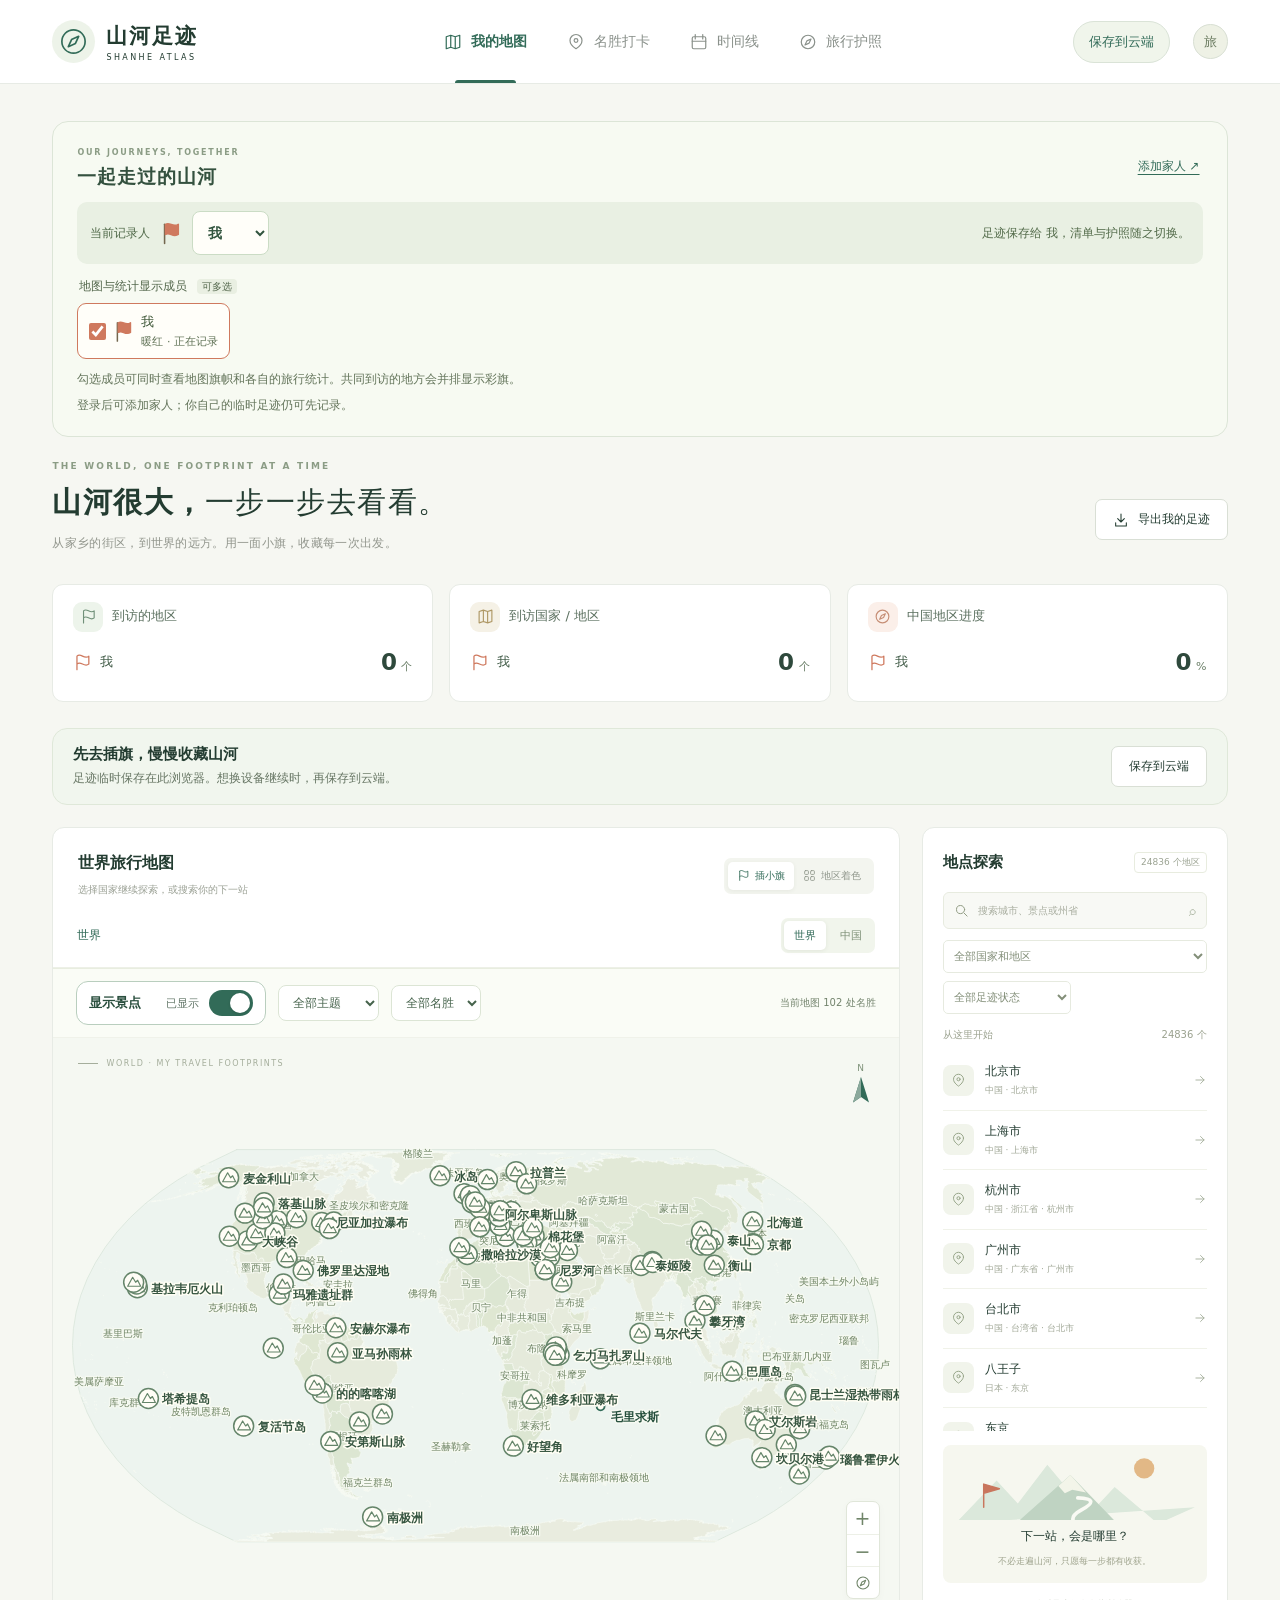
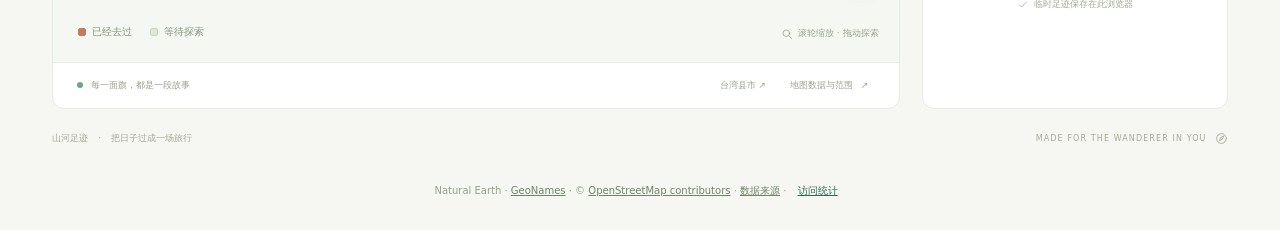
==== commit f6af3e4c: "Add anonymous visit statistics with privacy control" ====
--- a/index.html
+++ b/index.html
@@ -1,5 +1,5 @@
 <!DOCTYPE html>
-<html lang="zh-CN"><head><meta charset="UTF-8"><meta name="viewport" content="width=device-width,initial-scale=1,viewport-fit=cover,interactive-widget=resizes-content"><meta name="theme-color" content="#326b58"><meta name="description" content="把走过的路留在山河之间。在世界地图标记去过的地区，记录第一次到访的日子。"><title>山河足迹 · 我的世界旅行地图</title><link rel="preload" as="fetch" href="assets/geo/world.geo.json?v=20261029-us-incorporated" crossorigin fetchpriority="high"><link rel="preload" as="fetch" href="assets/geo/world-france-parts.geo.json?v=20261029-us-incorporated" crossorigin fetchpriority="high"><link rel="stylesheet" href="style.css?v=20261030-startup"><link rel="stylesheet" href="mobile.css?v=20261029-timeline-entry"><script src="assets/d3.min.js" defer></script><link rel="stylesheet" href="cloud.css?v=20261030-email-code"><script src="assets/supabase-2.118.0.js" defer></script><script src="cloud-config.js?v=20261022-230" defer></script><script src="cloud-store.js?v=20261028-landmarks" defer></script><script src="region-migration.js?v=20261022-230" defer></script><script src="region-model.js?v=20261029-us-incorporated" defer></script><script src="guest-store.js?v=20261028-prefectures" defer></script><script src="supabase-provider.js?v=20261030-email-code" defer></script><script src="prefecture-migration.js?v=20261028-prefectures" defer></script><script src="cloud-ui.js?v=20261030-email-code" defer></script><script src="landmark-catalog.js?v=20261028-travel100" defer></script><script src="landmark-model.js?v=20261029-world-wuyue" defer></script><script src="landmark-store.js?v=20261028-landmarks" defer></script><script src="landmark-ui.js?v=20261029-timeline-entry" defer></script><script src="landmark-map.js?v=20261029-landmark-find" defer></script><script src="family-store.js?v=20261030-email-code" defer></script><script src="family-ui.js?v=20261029-family-summary" defer></script><script src="family-adapter.js?v=20261028-family" defer></script><script src="family-map-model.js?v=20261028-family" defer></script><link rel="stylesheet" href="family.css?v=20261029-family-summary"><script src="city-catalog.js?v=20261029-us-incorporated" defer></script><script src="map-data-loader.js?v=20261030-startup" defer></script><script src="app.js?v=20261030-startup" defer></script><link rel="stylesheet" href="world.css?v=20261030-startup"><link rel="stylesheet" href="landmarks.css?v=20261028-travel100"><link rel="stylesheet" href="landmark-map.css?v=20261029-visibility-switch"><link rel="stylesheet" href="prefecture.css?v=20261028-prefectures"></head>
+<html lang="zh-CN"><head><meta charset="UTF-8"><meta name="viewport" content="width=device-width,initial-scale=1,viewport-fit=cover,interactive-widget=resizes-content"><meta name="theme-color" content="#326b58"><meta name="description" content="把走过的路留在山河之间。在世界地图标记去过的地区，记录第一次到访的日子。"><title>山河足迹 · 我的世界旅行地图</title><link rel="preload" as="fetch" href="assets/geo/world.geo.json?v=20261029-us-incorporated" crossorigin fetchpriority="high"><link rel="preload" as="fetch" href="assets/geo/world-france-parts.geo.json?v=20261029-us-incorporated" crossorigin fetchpriority="high"><link rel="stylesheet" href="style.css?v=20261101-visitors"><link rel="stylesheet" href="mobile.css?v=20261029-timeline-entry"><script src="assets/d3.min.js" defer></script><link rel="stylesheet" href="cloud.css?v=20261030-email-code"><script src="assets/supabase-2.118.0.js" defer></script><script src="cloud-config.js?v=20261022-230" defer></script><script src="visitor-analytics.js?v=20261101-visitors" defer></script><script src="cloud-store.js?v=20261028-landmarks" defer></script><script src="region-migration.js?v=20261022-230" defer></script><script src="region-model.js?v=20261029-us-incorporated" defer></script><script src="guest-store.js?v=20261028-prefectures" defer></script><script src="supabase-provider.js?v=20261030-email-code" defer></script><script src="prefecture-migration.js?v=20261028-prefectures" defer></script><script src="cloud-ui.js?v=20261101-visitors" defer></script><script src="landmark-catalog.js?v=20261028-travel100" defer></script><script src="landmark-model.js?v=20261029-world-wuyue" defer></script><script src="landmark-store.js?v=20261028-landmarks" defer></script><script src="landmark-ui.js?v=20261029-timeline-entry" defer></script><script src="landmark-map.js?v=20261029-landmark-find" defer></script><script src="family-store.js?v=20261030-email-code" defer></script><script src="family-ui.js?v=20261029-family-summary" defer></script><script src="family-adapter.js?v=20261028-family" defer></script><script src="family-map-model.js?v=20261028-family" defer></script><link rel="stylesheet" href="family.css?v=20261029-family-summary"><script src="city-catalog.js?v=20261029-us-incorporated" defer></script><script src="map-data-loader.js?v=20261030-startup" defer></script><script src="app.js?v=20261030-startup" defer></script><link rel="stylesheet" href="world.css?v=20261030-startup"><link rel="stylesheet" href="landmarks.css?v=20261028-travel100"><link rel="stylesheet" href="landmark-map.css?v=20261029-visibility-switch"><link rel="stylesheet" href="prefecture.css?v=20261028-prefectures"></head>
 <body>
 <svg class="icon-defs" aria-hidden="true"><defs>
 <symbol id="i-compass" viewBox="0 0 24 24"><circle cx="12" cy="12" r="9"/><path d="m16 8-2.5 5.5L8 16l2.5-5.5Z"/></symbol>
@@ -40,7 +40,7 @@
 <section class="page-card" id="cities-view" hidden><div class="section-heading"><div class="eyebrow">YOUR FOOTPRINT COLLECTION</div><h2>走过的地方，珍藏的故事。</h2><p>每一段足迹，都有自己的初见时刻。</p></div><div id="visited-grid" class="visited-grid"></div></section>
 <section class="page-card" id="stats-view" hidden><div class="section-heading"><div class="eyebrow">A LITTLE FURTHER, EVERY TIME</div><h2>初次到访时间线</h2><p>按当前记录人，回看城市和景点第一次到访的日子。点击“编辑日期”可修改，保存后按日期重新排序；未填写日期的足迹放在最后。</p></div><div class="stats-columns"><div><h3>第一次走到这里</h3><div id="timeline"></div></div><div><h3>各地探索进度</h3><div id="province-stats"></div></div></div></section>
 <section id="landmarks-view" hidden></section><section id="passport-view" hidden></section><footer class="site-footer"><span>山河足迹 <span class="footer-dot">·</span> 把日子过成一场旅行</span><span>MADE FOR THE WANDERER IN YOU <svg><use href="#i-compass"/></svg></span></footer>
-<div class="data-credit">Natural Earth · <a href="https://www.geonames.org/" target="_blank" rel="noopener">GeoNames</a> · © <a href="https://www.openstreetmap.org/copyright" target="_blank" rel="noopener">OpenStreetMap contributors</a> · <a href="assets/geo/world-data-sources.md" target="_blank" rel="noopener">数据来源</a></div></main>
+<div class="data-credit">Natural Earth · <a href="https://www.geonames.org/" target="_blank" rel="noopener">GeoNames</a> · © <a href="https://www.openstreetmap.org/copyright" target="_blank" rel="noopener">OpenStreetMap contributors</a> · <a href="assets/geo/world-data-sources.md" target="_blank" rel="noopener">数据来源</a> · <button type="button" id="analytics-info-button" class="analytics-footer-button" aria-haspopup="dialog">访问统计</button></div></main>
 <dialog id="city-picker" aria-labelledby="picker-title"></dialog>
 <dialog id="region-dialog" class="world-region-dialog" aria-labelledby="region-title"><div class="dialog-top"><span class="eyebrow">CHOOSE A CITY</span><button type="button" id="close-region" class="icon-button" aria-label="关闭城市选择"><svg><use href="#i-close"/></svg></button></div><div id="region-country" class="detail-province"></div><h2 id="region-title"></h2><p id="region-intro"></p><div id="region-search-field" class="region-search-field" hidden><label for="region-search">查找这个地区的城市</label><input id="region-search" type="search" placeholder="输入英文地名或已有中文名称" autocomplete="off"></div><div id="region-cities" class="region-cities"></div><nav id="region-pagination" class="region-pagination" aria-label="城市列表分页" hidden><button type="button" id="region-prev">上一页</button><span id="region-page-status" role="status"></span><button type="button" id="region-next">下一页</button></nav><p id="region-note" class="form-hint"></p><button type="button" id="region-legacy" class="region-legacy" hidden>整理这条省州的旧足迹</button><button type="button" id="region-focus" class="button secondary">在地图中查看这些城市 ↗</button></dialog>
 <dialog id="city-dialog" aria-labelledby="detail-city"><form id="city-form"><div class="dialog-top"><span class="eyebrow">A PLACE TO REMEMBER</span><button type="button" class="icon-button" id="close-dialog" aria-label="关闭地区详情"><svg><use href="#i-close"/></svg></button></div><div class="detail-city-icon"><svg><use href="#i-pin"/></svg></div><div class="detail-province" id="detail-province"></div><h2 id="detail-city"></h2><p id="detail-member" class="family-record-owner"></p><button type="button" class="detail-map-link" id="detail-show-map">在地图中查看 ↗</button><p class="detail-subtitle">山水一程，在这里留下你的故事。</p><section id="legacy-city-choice" class="legacy-city-choice" hidden><label for="legacy-city-target">整理这条旧省州足迹</label><p>首府城市已有记录，或尚不能唯一确定首府时，原内容会单独保留。你可以选择实际去过的城市；已有足迹的城市不会被覆盖。</p><select id="legacy-city-target" aria-label="将旧省州足迹归到城市"><option value="">保留这条旧记录</option></select></section><section id="detail-county-history" class="county-history" hidden><h3>此前的县区记录</h3><p>日期和笔记完整保留，不重复插旗或计数。取消城市到访也不会删除这些历史内容。</p><div id="detail-county-history-list"></div></section><label class="visited-checkbox"><input type="checkbox" id="detail-visited"><span><svg><use href="#i-flag"/></svg>我去过这里</span></label><label class="field-label" for="detail-date">第一次到访的日子 <span>选填</span></label><input type="date" id="detail-date" class="form-input"><label class="field-label" for="detail-note">旅行记忆 <span>选填</span></label><textarea id="detail-note" maxlength="600" placeholder="一碗难忘的面，一场偶遇，或一个想再去的理由…" rows="4"></textarea><p class="form-hint">日期可以留空，记忆也可以慢慢补上。</p><p id="detail-save-status" class="detail-save-status" role="status"></p><button type="button" id="detail-reload-cloud" class="detail-reload" hidden>读取最新云端记录并重新编辑</button><div class="dialog-actions"><button type="submit" class="button primary save-button"><svg><use href="#i-check"/></svg>保存这段足迹</button><button type="button" id="remove-visit" class="remove-visit" hidden>移除这段足迹</button></div></form></dialog>
@@ -60,4 +60,5 @@
 <button type="button" class="button secondary" id="cloud-refresh">读取最新云端足迹</button><p class="cloud-note" id="cloud-import-count"></p><button type="button" class="button primary" id="cloud-import">导入本机旧足迹</button><button type="button" class="cloud-link" id="cloud-logout">退出当前账号</button></div>
 <p id="cloud-message" class="cloud-message" role="status" aria-live="polite"></p></div></dialog>
 <dialog id="info-dialog"><div class="info-content"><button class="icon-button" id="close-info" aria-label="关闭说明"><svg><use href="#i-close"/></svg></button><div id="info-body"></div></div></dialog><div class="toast" id="toast" role="status"></div>
+<dialog id="analytics-dialog" aria-labelledby="analytics-title"><div class="info-content"><button type="button" class="icon-button" id="close-analytics" aria-label="关闭访问统计说明"><svg><use href="#i-close"/></svg></button><h2 id="analytics-title">匿名访问统计</h2><p>帮助我们了解有多少人使用山河足迹。每次打开或刷新网页会记录一次访问，以随机编号识别同一浏览器，并区分访问开始时的登录状态。</p><p>统计不采集邮箱、旅行足迹、笔记或页面参数，不与个人账号关联。不同设备、浏览器或清除浏览器数据后会分别计数；未登录访客不等于从未注册的用户。</p><label class="analytics-setting"><input type="checkbox" id="analytics-enabled" checked><span>允许此浏览器参与匿名访问统计</span></label><p id="analytics-status" role="status"></p><p>关闭只影响后续统计，不影响地图、临时足迹和云端存档。浏览器已开启“禁止跟踪”或全局隐私控制时，我们也会停止统计。</p></div></dialog>
 </body></html>
--- a/style.css
+++ b/style.css
@@ -4,3 +4,5 @@
 
 /* Timeline editing uses the same member-specific detail forms as the map. */
 .timeline-meta{display:flex;align-items:center;gap:10px;flex-wrap:wrap}.timeline-kind{font-size:10px;color:#65785c;background:#f0f5ec;border-radius:5px;padding:2px 6px}.timeline-heading{display:flex;align-items:center;gap:12px;justify-content:space-between}.timeline-heading h4{min-width:0;overflow-wrap:anywhere}.timeline-edit{flex:none;min-height:44px;padding:6px 10px;border-radius:7px;color:var(--green);font-size:12px;white-space:nowrap}.timeline-edit:hover{background:#edf3e8}.timeline-edit:focus-visible{outline:2px solid var(--green);outline-offset:2px}
+
+.analytics-footer-button{padding:6px 8px;color:var(--green);text-decoration:underline;min-height:44px}.analytics-setting{display:flex;gap:12px;align-items:center;min-height:48px;font-size:13px;line-height:1.6;cursor:pointer}.analytics-setting input{flex:none;width:18px;height:18px;accent-color:var(--green)}#analytics-status{color:var(--green)}#analytics-dialog{max-width:calc(100vw - 28px)}
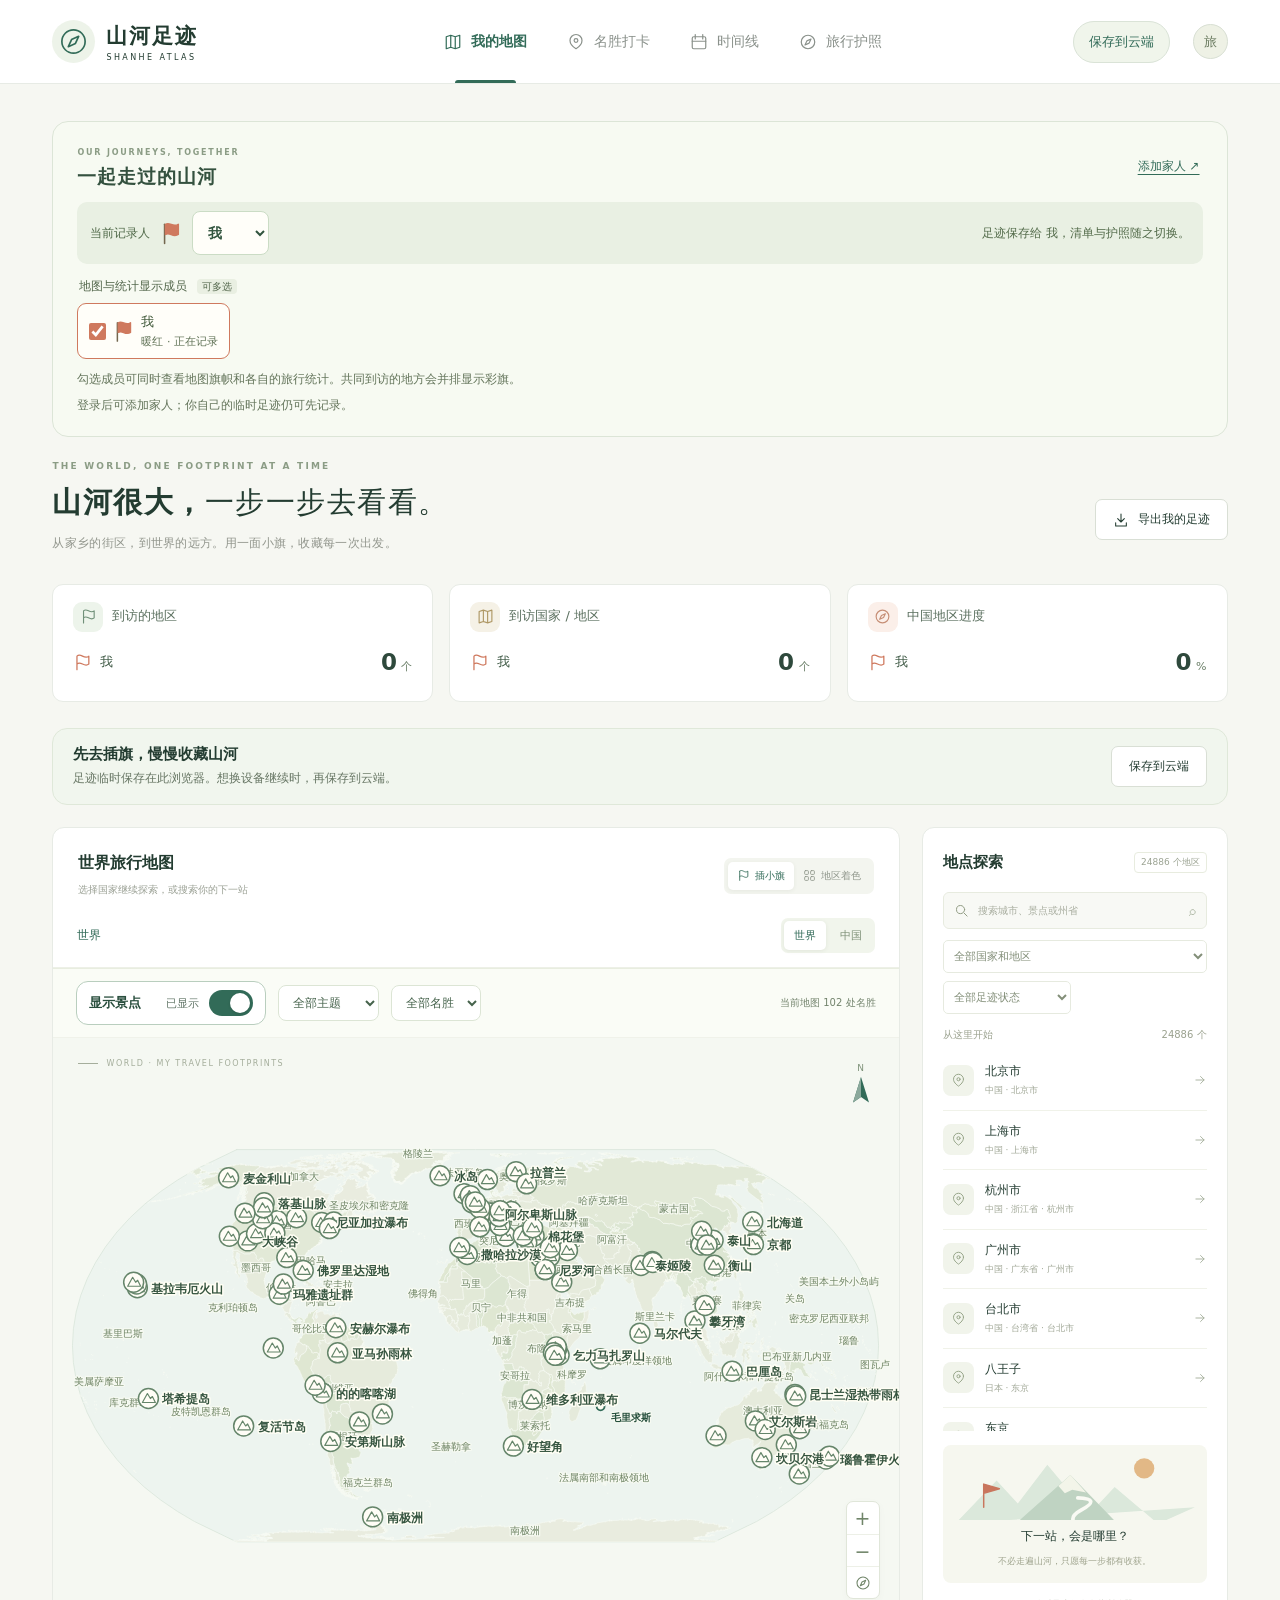
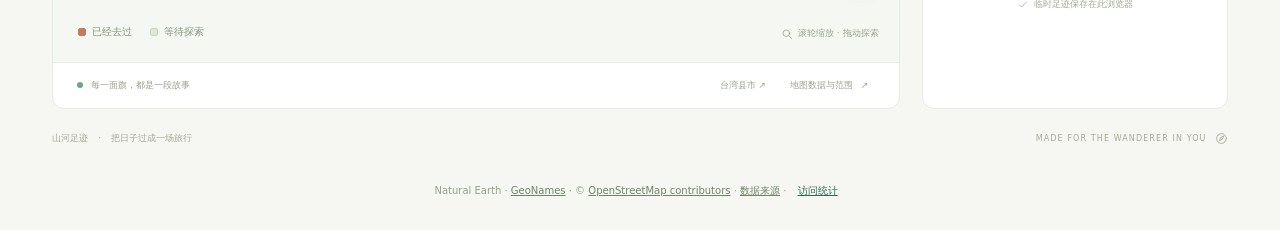
==== commit 2b03bbef: "Publish Japan city expansion and precise city map focus" ====
--- a/index.html
+++ b/index.html
@@ -1,5 +1,5 @@
 <!DOCTYPE html>
-<html lang="zh-CN"><head><meta charset="UTF-8"><meta name="viewport" content="width=device-width,initial-scale=1,viewport-fit=cover,interactive-widget=resizes-content"><meta name="theme-color" content="#326b58"><meta name="description" content="把走过的路留在山河之间。在世界地图标记去过的地区，记录第一次到访的日子。"><title>山河足迹 · 我的世界旅行地图</title><link rel="preload" as="fetch" href="assets/geo/world.geo.json?v=20261029-us-incorporated" crossorigin fetchpriority="high"><link rel="preload" as="fetch" href="assets/geo/world-france-parts.geo.json?v=20261029-us-incorporated" crossorigin fetchpriority="high"><link rel="stylesheet" href="style.css?v=20261101-visitors"><link rel="stylesheet" href="mobile.css?v=20261029-timeline-entry"><script src="assets/d3.min.js" defer></script><link rel="stylesheet" href="cloud.css?v=20261030-email-code"><script src="assets/supabase-2.118.0.js" defer></script><script src="cloud-config.js?v=20261022-230" defer></script><script src="visitor-analytics.js?v=20261101-visitors" defer></script><script src="cloud-store.js?v=20261028-landmarks" defer></script><script src="region-migration.js?v=20261022-230" defer></script><script src="region-model.js?v=20261029-us-incorporated" defer></script><script src="guest-store.js?v=20261028-prefectures" defer></script><script src="supabase-provider.js?v=20261030-email-code" defer></script><script src="prefecture-migration.js?v=20261028-prefectures" defer></script><script src="cloud-ui.js?v=20261101-visitors" defer></script><script src="landmark-catalog.js?v=20261028-travel100" defer></script><script src="landmark-model.js?v=20261029-world-wuyue" defer></script><script src="landmark-store.js?v=20261028-landmarks" defer></script><script src="landmark-ui.js?v=20261029-timeline-entry" defer></script><script src="landmark-map.js?v=20261029-landmark-find" defer></script><script src="family-store.js?v=20261030-email-code" defer></script><script src="family-ui.js?v=20261029-family-summary" defer></script><script src="family-adapter.js?v=20261028-family" defer></script><script src="family-map-model.js?v=20261028-family" defer></script><link rel="stylesheet" href="family.css?v=20261029-family-summary"><script src="city-catalog.js?v=20261029-us-incorporated" defer></script><script src="map-data-loader.js?v=20261030-startup" defer></script><script src="app.js?v=20261030-startup" defer></script><link rel="stylesheet" href="world.css?v=20261030-startup"><link rel="stylesheet" href="landmarks.css?v=20261028-travel100"><link rel="stylesheet" href="landmark-map.css?v=20261029-visibility-switch"><link rel="stylesheet" href="prefecture.css?v=20261028-prefectures"></head>
+<html lang="zh-CN"><head><meta charset="UTF-8"><meta name="viewport" content="width=device-width,initial-scale=1,viewport-fit=cover,interactive-widget=resizes-content"><meta name="theme-color" content="#326b58"><meta name="description" content="把走过的路留在山河之间。在世界地图标记去过的地区，记录第一次到访的日子。"><title>山河足迹 · 我的世界旅行地图</title><link rel="preload" as="fetch" href="assets/geo/world.geo.json?v=20261029-us-incorporated" crossorigin fetchpriority="high"><link rel="preload" as="fetch" href="assets/geo/world-france-parts.geo.json?v=20261029-us-incorporated" crossorigin fetchpriority="high"><link rel="stylesheet" href="style.css?v=20261101-visitors"><link rel="stylesheet" href="mobile.css?v=20261029-timeline-entry"><script src="assets/d3.min.js" defer></script><link rel="stylesheet" href="cloud.css?v=20261030-email-code"><script src="assets/supabase-2.118.0.js" defer></script><script src="cloud-config.js?v=20261022-230" defer></script><script src="visitor-analytics.js?v=20261101-visitors" defer></script><script src="cloud-store.js?v=20261028-landmarks" defer></script><script src="region-migration.js?v=20261022-230" defer></script><script src="region-model.js?v=20261029-us-incorporated" defer></script><script src="guest-store.js?v=20261028-prefectures" defer></script><script src="supabase-provider.js?v=20261030-email-code" defer></script><script src="prefecture-migration.js?v=20261028-prefectures" defer></script><script src="cloud-ui.js?v=20261101-visitors" defer></script><script src="landmark-catalog.js?v=20261028-travel100" defer></script><script src="landmark-model.js?v=20261029-world-wuyue" defer></script><script src="landmark-store.js?v=20261028-landmarks" defer></script><script src="landmark-ui.js?v=20261029-timeline-entry" defer></script><script src="landmark-map.js?v=20261029-landmark-find" defer></script><script src="family-store.js?v=20261030-email-code" defer></script><script src="family-ui.js?v=20261029-family-summary" defer></script><script src="family-adapter.js?v=20261028-family" defer></script><script src="family-map-model.js?v=20261028-family" defer></script><link rel="stylesheet" href="family.css?v=20261029-family-summary"><script src="city-catalog.js?v=20261029-us-incorporated" defer></script><script src="map-data-loader.js?v=20261127-japan-cities" defer></script><script src="app.js?v=20261101-country-label" defer></script><link rel="stylesheet" href="world.css?v=20261101-country-label"><link rel="stylesheet" href="landmarks.css?v=20261028-travel100"><link rel="stylesheet" href="landmark-map.css?v=20261029-visibility-switch"><link rel="stylesheet" href="prefecture.css?v=20261028-prefectures"></head>
 <body>
 <svg class="icon-defs" aria-hidden="true"><defs>
 <symbol id="i-compass" viewBox="0 0 24 24"><circle cx="12" cy="12" r="9"/><path d="m16 8-2.5 5.5L8 16l2.5-5.5Z"/></symbol>
